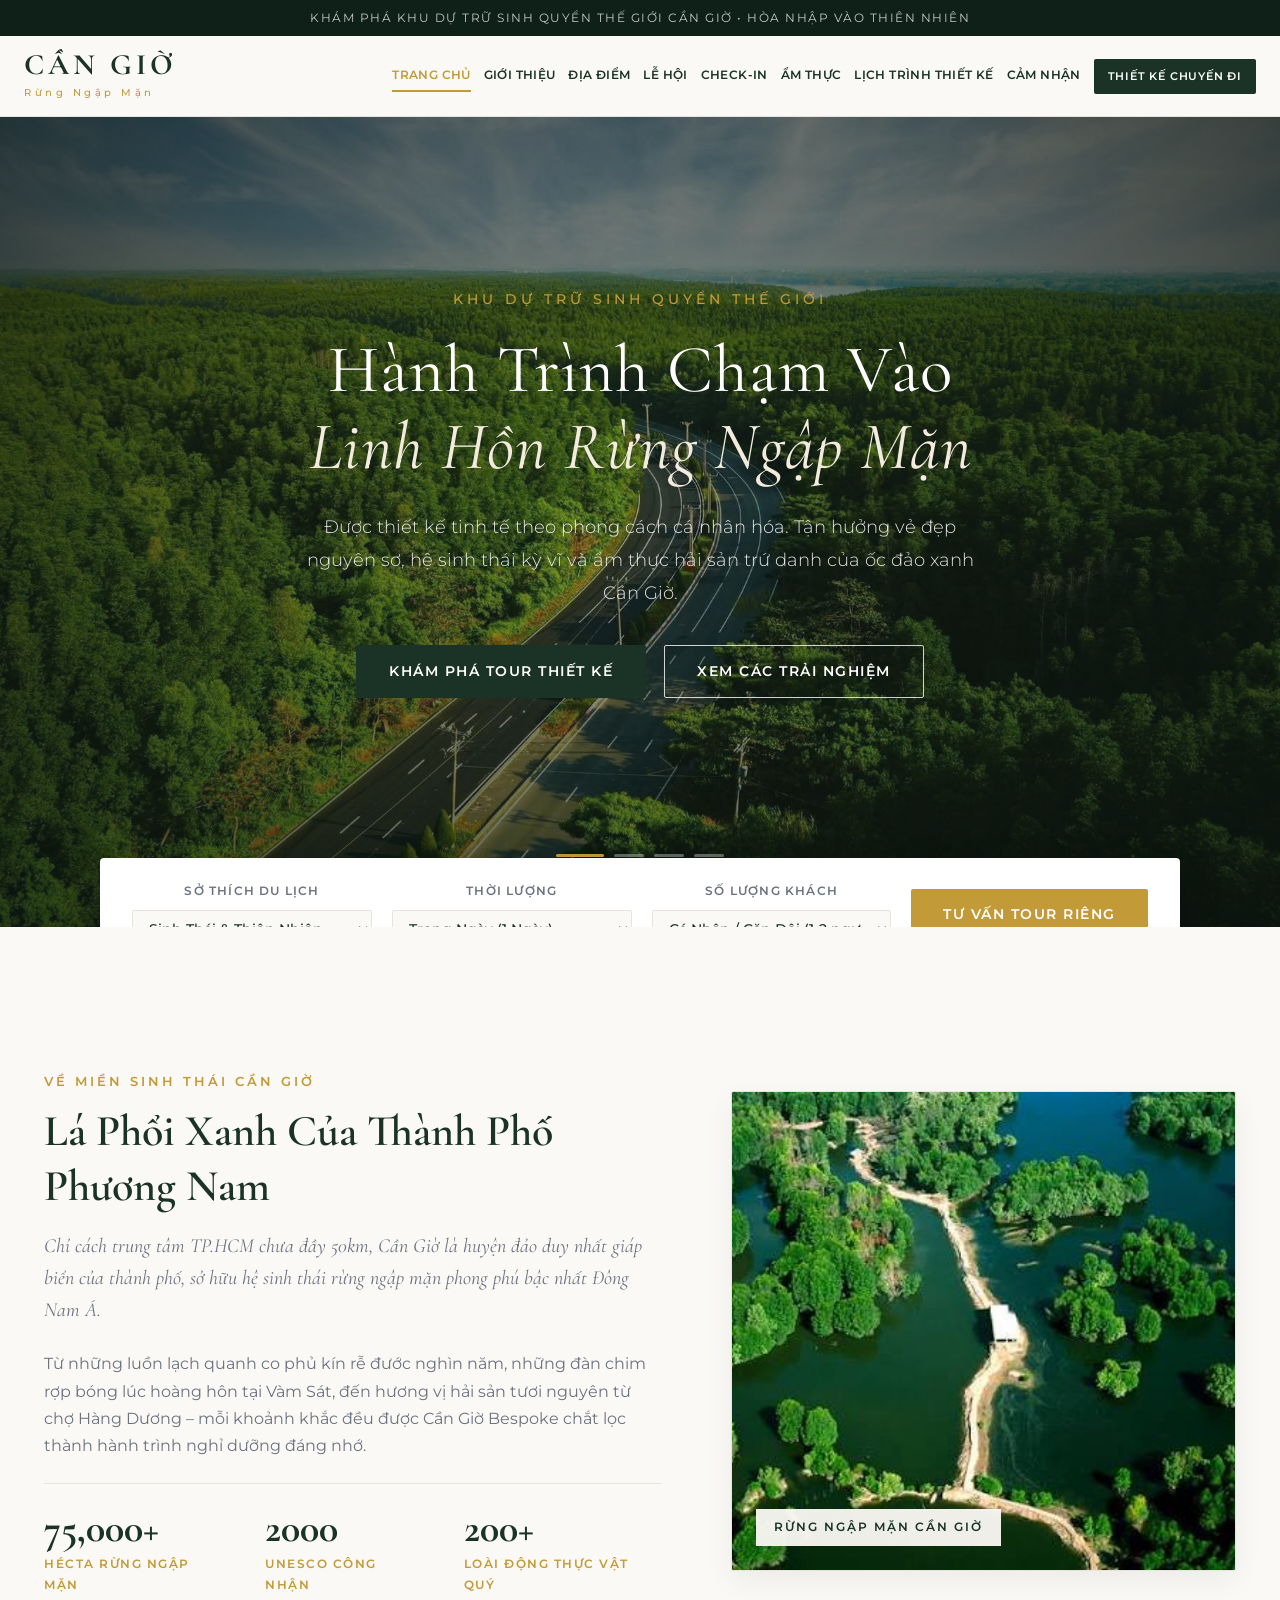
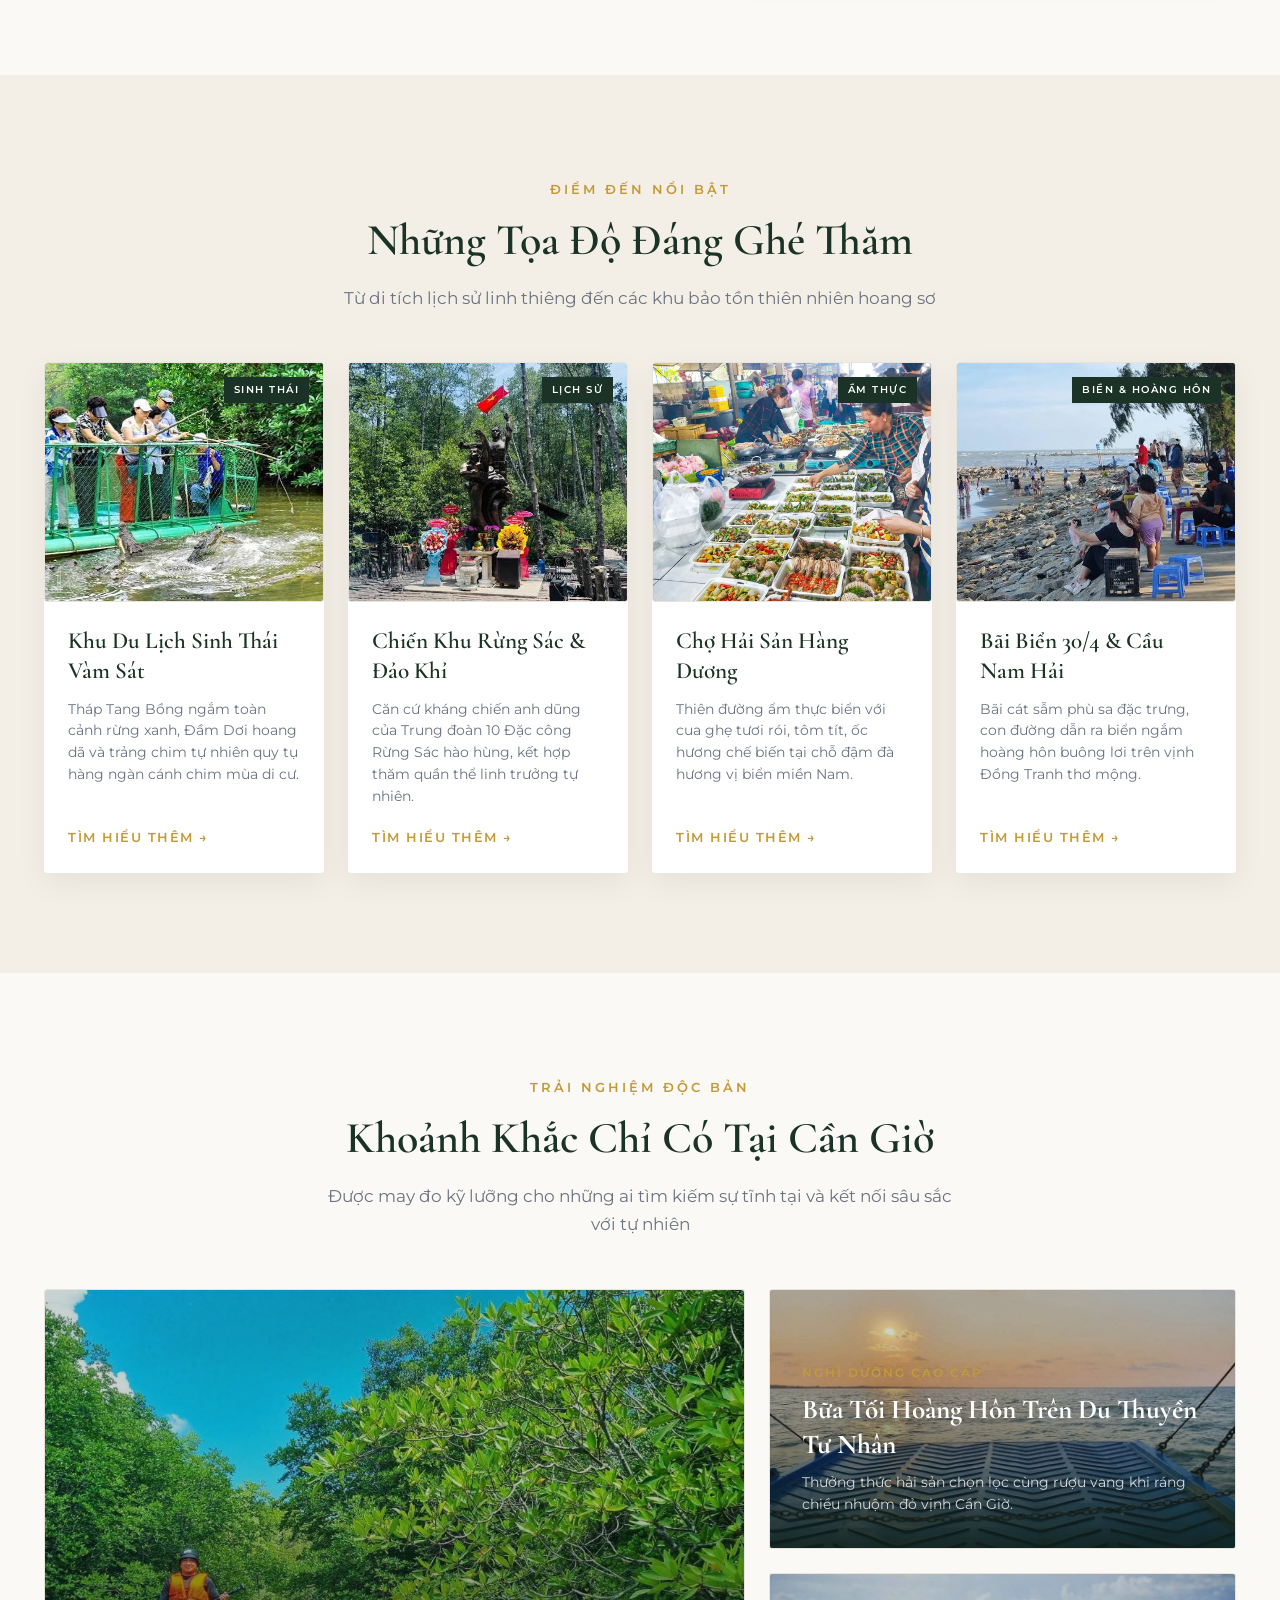
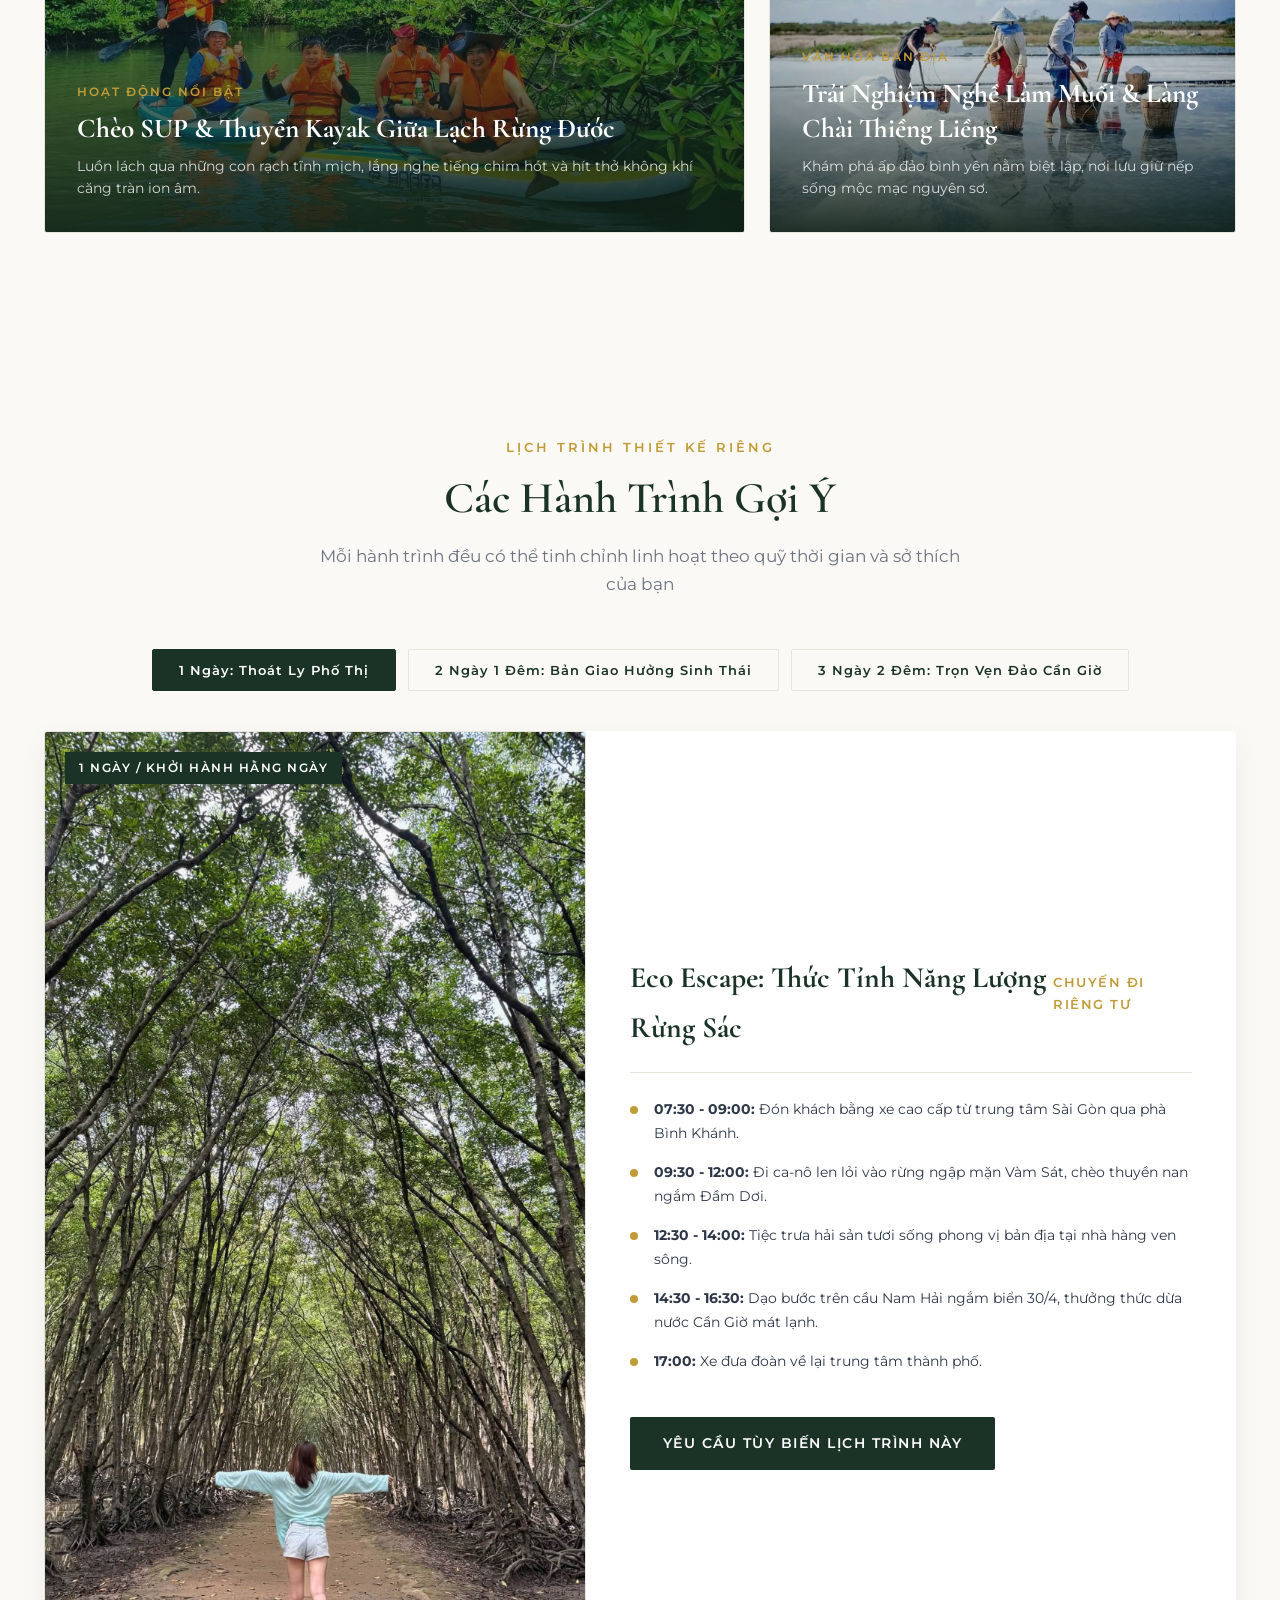
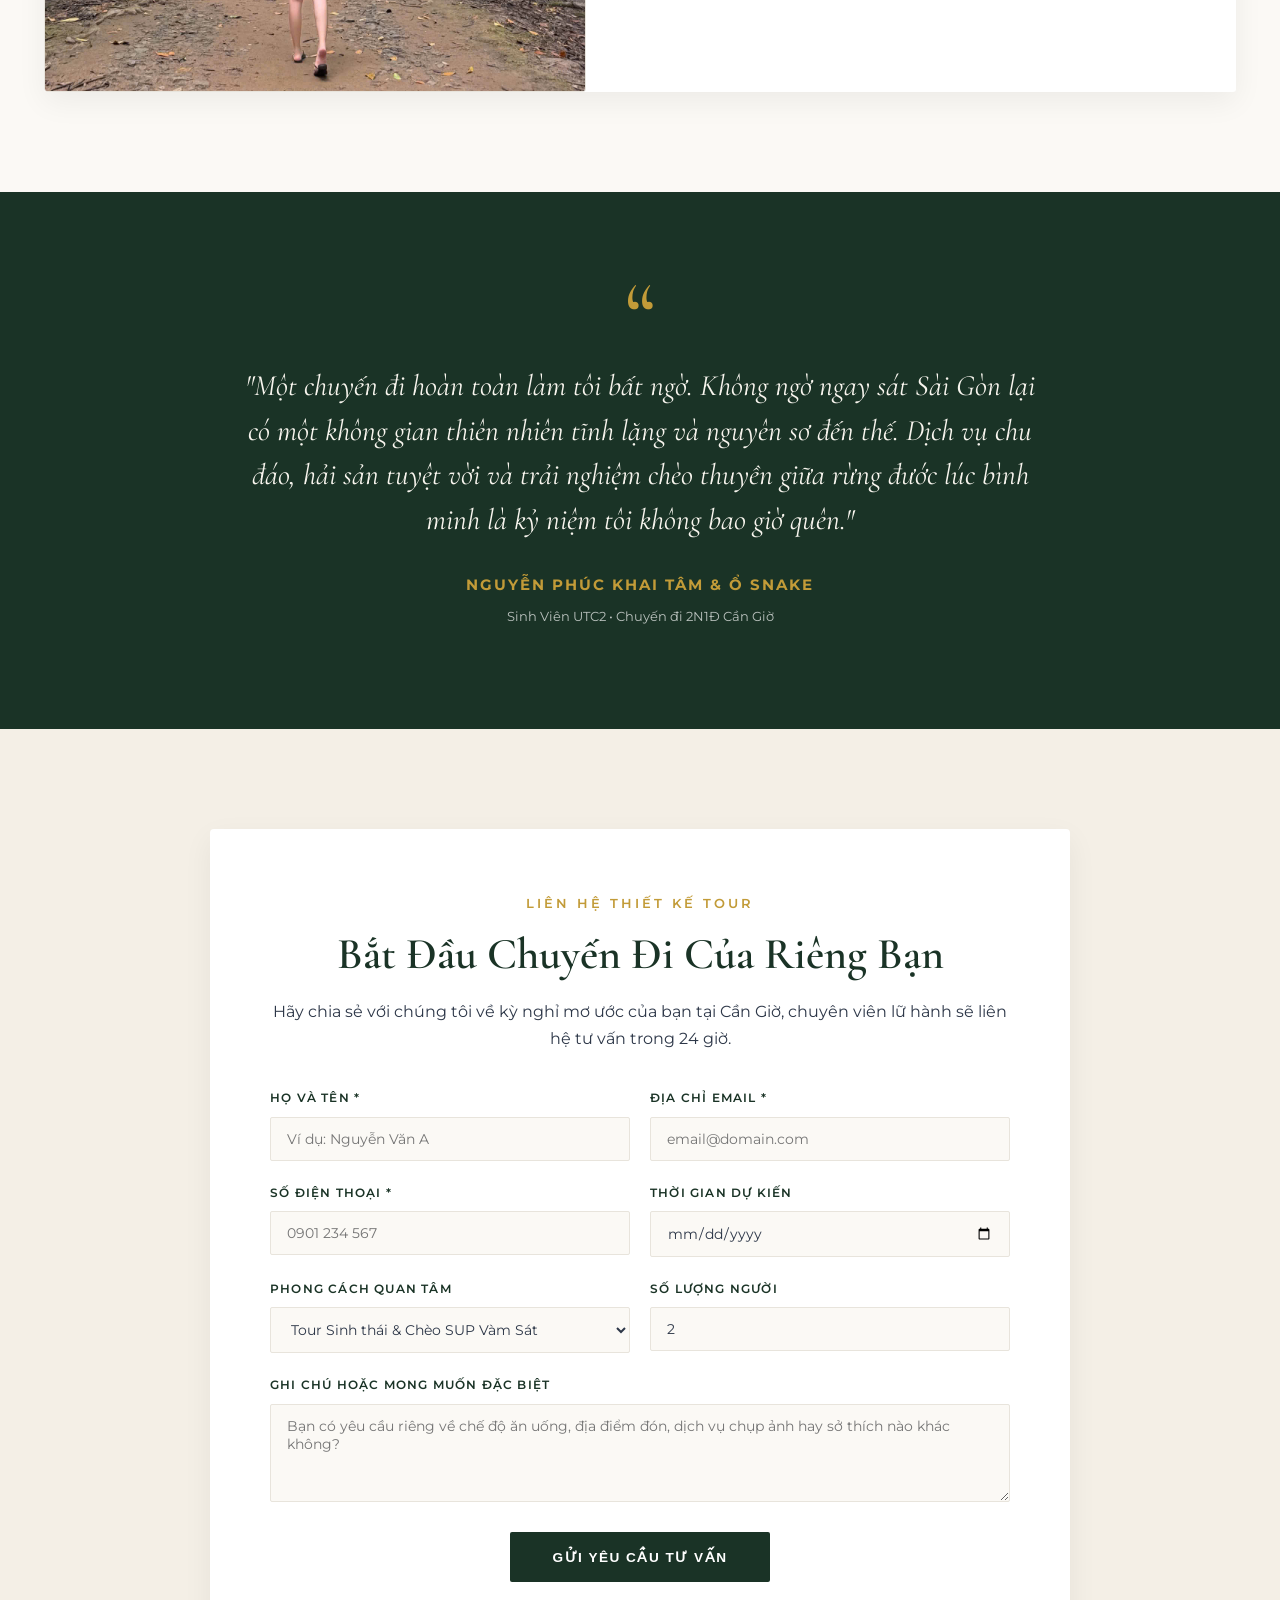
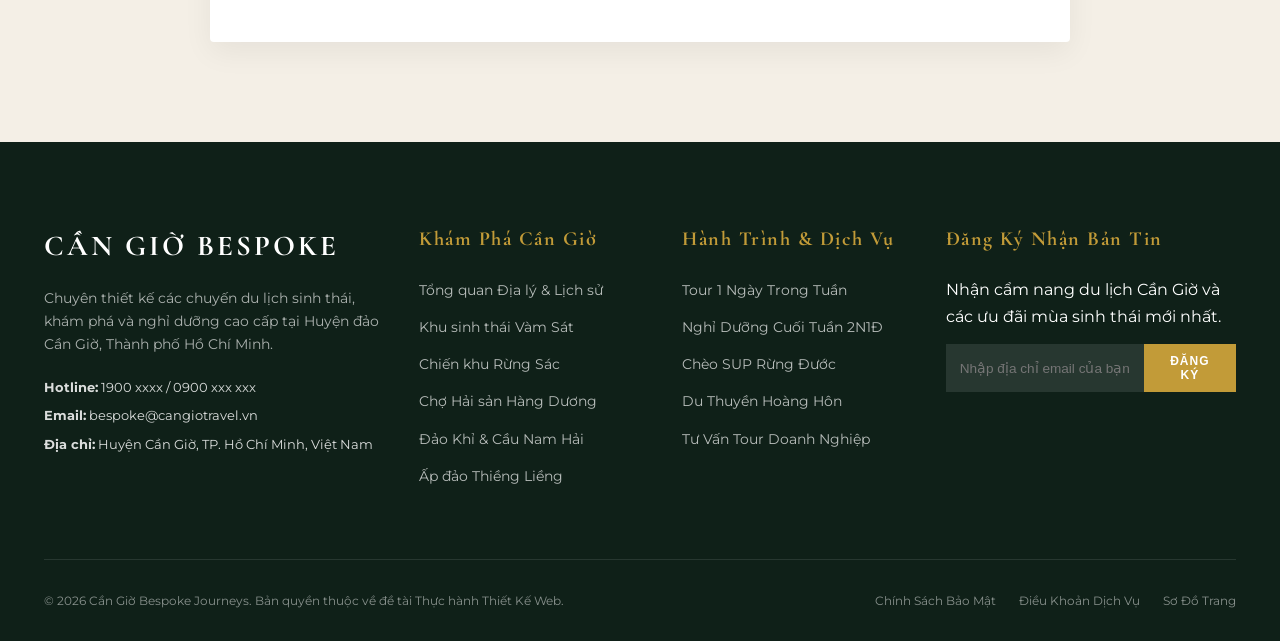
==== index.html @ 17ab84de "Deploy Cần Giờ Bespoke Journeys website - Lab 1" ====
<!DOCTYPE html>
<html lang="vi">
<head>
    <meta charset="UTF-8">
    <meta name="viewport" content="width=device-width, initial-scale=1.0">
    <title>Cần Giờ Quê Tôi | Du Lịch Sinh Thái</title>
    <!-- Google Fonts phong cách Luxury Editorial giống Jacada Travel -->
    <link rel="preconnect" href="https://fonts.googleapis.com">
    <link rel="preconnect" href="https://fonts.gstatic.com" crossorigin>
    <link href="https://fonts.googleapis.com/css2?family=Cormorant+Garamond:ital,wght@0,400;0,600;0,700;1,400&family=Montserrat:wght@300;400;500;600;700&display=swap" rel="stylesheet">
    <link rel="stylesheet" href="Styles/style.css">
</head>
<body>
    <!-- Top Announcement Bar (tùy chọn) -->
    <div class="top-announcement">
        <p>Khám phá Khu Dự trữ Sinh quyển Thế giới Cần Giờ &bull; Hòa nhập vào Thiên nhiên</p>
    </div>

    <!-- Navigation Header giống phong cách Jacada Travel -->
    <header class="site-header" id="header">
        <div class="header-container">
            <a href="index.html" class="brand-logo">
                <span class="logo-main">CẦN GIỜ</span>
                <span class="logo-sub">Rừng Ngập Mặn</span>
            </a>

            <nav class="main-nav" id="mainNav">
                <ul>
                    <li><a href="index.html" class="nav-active">Trang Chủ</a></li>
                    <li><a href="gioithieu.html">Giới Thiệu</a></li>
                    <li><a href="diadiem.html">Địa Điểm</a></li>
                    <li><a href="#about">Lễ Hội</a></li>
                    <li><a href="#testimonials">Check-in</a></li>
                    <li><a href="#testimonials">Ẩm thực</a></li>
                    <li><a href="#itineraries">Lịch Trình Thiết Kế</a></li>

                    <li><a href="#testimonials">Cảm Nhận</a></li>
                    <li><a href="#contact" class="btn-nav-cta">Thiết Kế Chuyến Đi</a></li>
                </ul>
            </nav>

            <button class="mobile-menu-btn" id="mobileMenuBtn" aria-label="Menu">
                <span></span>
                <span></span>
                <span></span>
            </button>
        </div>
    </header>

    <!-- Hero Banner Full-width có overlay & Typography sang trọng -->
    <section class="hero-section">
        <div class="hero-media-wrapper">
            <div class="hero-slideshow" id="heroSlideshow">
                <div class="hero-slide active" style="background-image: url('Images/bia.jpg');"></div>
                <div class="hero-slide" style="background-image: url('Images/bia2.jpg');"></div>
                <div class="hero-slide" style="background-image: url('Images/bia3.jpg');"></div>
                <div class="hero-slide" style="background-image: url('Images/bia4.jpg');"></div>
            </div>
            <div class="hero-gradient-overlay"></div>
            <!-- Nút chấm chuyển slide -->
            <div class="hero-dots" id="heroDots">
                <span class="hero-dot active" data-index="0"></span>
                <span class="hero-dot" data-index="1"></span>
                <span class="hero-dot" data-index="2"></span>
                <span class="hero-dot" data-index="3"></span>
            </div>
        </div>

        <div class="hero-content">
            <span class="hero-eyebrow">KHU DỰ TRỮ SINH QUYỂN THẾ GIỚI </span>
            <h1 class="hero-title">Hành Trình Chạm Vào <br><em>Linh Hồn Rừng Ngập Mặn</em></h1>
            <p class="hero-description">
                Được thiết kế tinh tế theo phong cách cá nhân hóa. Tận hưởng vẻ đẹp nguyên sơ, hệ sinh thái kỳ vĩ và ẩm thực hải sản trứ danh của ốc đảo xanh Cần Giờ.
            </p>
            <div class="hero-actions">
                <a href="#itineraries" class="btn btn-primary">Khám Phá Tour Thiết Kế</a>
                <a href="#experiences" class="btn btn-outline">Xem Các Trải Nghiệm</a>
            </div>
        </div>

        <!-- Quick Trip Planning Bar giống Jacada -->
        <div class="hero-planner-card">
            <div class="planner-col">
                <label>Sở Thích Du Lịch</label>
                <select id="travelStyle">
                    <option value="eco">Sinh Thái &amp; Thiên Nhiên</option>
                    <option value="luxury">Nghỉ Dưỡng &amp; Ẩm Thực</option>
                    <option value="adventure">Chèo SUP &amp; Khám Phá Rừng</option>
                    <option value="family">Chuyến Đi Gia Đình Cuối Tuần</option>
                </select>
            </div>
            <div class="planner-col">
                <label>Thời Lượng</label>
                <select id="duration">
                    <option value="1day">Trong Ngày (1 Ngày)</option>
                    <option value="2day">2 Ngày 1 Đêm (Cuối Tuần)</option>
                    <option value="3day">3 Ngày 2 Đêm (Trọn Vẹn)</option>
                </select>
            </div>
            <div class="planner-col">
                <label>Số Lượng Khách</label>
                <select id="groupSize">
                    <option value="private">Cá Nhân / Cặp Đôi (1-2 người)</option>
                    <option value="family">Gia Đình (3-6 người)</option>
                    <option value="group">Nhóm Riêng (7+ người)</option>
                </select>
            </div>
            <div class="planner-col planner-action">
                <a href="#contact" class="btn btn-gold">Tư Vấn Tour Riêng</a>
            </div>
        </div>
    </section>

    <!-- Giới thiệu biên tập (Editorial Intro) -->
    <section class="editorial-section" id="about">
        <div class="container">
            <div class="editorial-grid">
                <div class="editorial-text">
                    <span class="section-tag">VỀ MIỀN SINH THÁI CẦN GIỜ</span>
                    <h2 class="section-heading">Lá Phổi Xanh Của Thành Phố Phương Nam</h2>
                    <p class="editorial-lead">
                        Chỉ cách trung tâm TP.HCM chưa đầy 50km, Cần Giờ là huyện đảo duy nhất giáp biển của thành phố, sở hữu hệ sinh thái rừng ngập mặn phong phú bậc nhất Đông Nam Á.
                    </p>
                    <p>
                        Từ những luồn lạch quanh co phủ kín rễ đước nghìn năm, những đàn chim rợp bóng lúc hoàng hôn tại Vàm Sát, đến hương vị hải sản tươi nguyên từ chợ Hàng Dương – mỗi khoảnh khắc đều được Cần Giờ Bespoke chắt lọc thành hành trình nghỉ dưỡng đáng nhớ.
                    </p>
                    <div class="editorial-stats">
                        <div class="stat-item">
                            <span class="stat-number">75,000+</span>
                            <span class="stat-label">Hécta Rừng Ngập Mặn</span>
                        </div>
                        <div class="stat-item">
                            <span class="stat-number">2000</span>
                            <span class="stat-label">UNESCO Công Nhận</span>
                        </div>
                        <div class="stat-item">
                            <span class="stat-number">200+</span>
                            <span class="stat-label">Loài Động Thực Vật Quý</span>
                        </div>
                    </div>
                </div>
                <div class="editorial-image-frame">
                    <div class="image-placeholder main-story-img">
                        <img src="Images/la-phoi-xanh.jfif" alt="Lá phổi xanh Cần Giờ">
                        <div class="img-badge">Rừng Ngập Mặn Cần Giờ</div>
                    </div>
                </div>
            </div>
        </div>
    </section>

    <!-- Điểm đến đặc sắc (Curated Destinations) -->
    <section class="section-spacing destinations-section" id="destinations">
        <div class="container">
            <div class="section-header text-center">
                <span class="section-tag">ĐIỂM ĐẾN NỔI BẬT</span>
                <h2 class="section-heading">Những Tọa Độ Đáng Ghé Thăm</h2>
                <p class="section-subheading">Từ di tích lịch sử linh thiêng đến các khu bảo tồn thiên nhiên hoang sơ</p>
            </div>

            <div class="cards-grid">
                <!-- Card 1 -->
                <article class="destination-card">
                    <div class="card-img-wrapper">
                        <div class="image-placeholder card-img">
                            <span class="card-tag">Sinh Thái</span>
                            <img src="Images/VS1.jfif" alt="Khu Du Lịch Sinh Thái Vàm Sát">
                        </div>
                    </div>
                    <div class="card-content">
                        <h3 class="card-title">Khu Du Lịch Sinh Thái Vàm Sát</h3>
                        <p class="card-desc">Tháp Tang Bồng ngắm toàn cảnh rừng xanh, Đầm Dơi hoang dã và trảng chim tự nhiên quy tụ hàng ngàn cánh chim mùa di cư.</p>
                        <a href="#contact" class="card-link">Tìm hiểu thêm &rarr;</a>
                    </div>
                </article>

                <!-- Card 2 -->
                <article class="destination-card">
                    <div class="card-img-wrapper">
                        <div class="image-placeholder card-img">
                            <span class="card-tag">Lịch Sử</span>
                            <img src="Images/chien-khu.jfif" alt="Chiến Khu Rừng Sác &amp; Đảo Khỉ">
                        </div>
                    </div>
                    <div class="card-content">
                        <h3 class="card-title">Chiến Khu Rừng Sác &amp; Đảo Khỉ</h3>
                        <p class="card-desc">Căn cứ kháng chiến anh dũng của Trung đoàn 10 Đặc công Rừng Sác hào hùng, kết hợp thăm quần thể linh trưởng tự nhiên.</p>
                        <a href="#contact" class="card-link">Tìm hiểu thêm &rarr;</a>
                    </div>
                </article>

                <!-- Card 3 -->
                <article class="destination-card">
                    <div class="card-img-wrapper">
                        <div class="image-placeholder card-img">
                            <span class="card-tag">Ẩm Thực</span>
                            <img src="Images/cho-hang-duong.jpg" alt="Chợ Hải Sản Hàng Dương">
                        </div>
                    </div>
                    <div class="card-content">
                        <h3 class="card-title">Chợ Hải Sản Hàng Dương</h3>
                        <p class="card-desc">Thiên đường ẩm thực biển với cua ghẹ tươi rói, tôm tít, ốc hương chế biến tại chỗ đậm đà hương vị biển miền Nam.</p>
                        <a href="#contact" class="card-link">Tìm hiểu thêm &rarr;</a>
                    </div>
                </article>

                <!-- Card 4 -->
                <article class="destination-card">
                    <div class="card-img-wrapper">
                        <div class="image-placeholder card-img">
                            <span class="card-tag">Biển &amp; Hoàng Hôn</span>
                            <img src="Images/bien-304.jfif" alt="Bãi Biển 30/4 &amp; Cầu Nam Hải">
                        </div>
                    </div>
                    <div class="card-content">
                        <h3 class="card-title">Bãi Biển 30/4 &amp; Cầu Nam Hải</h3>
                        <p class="card-desc">Bãi cát sẫm phù sa đặc trưng, con đường dẫn ra biển ngắm hoàng hôn buông lơi trên vịnh Đồng Tranh thơ mộng.</p>
                        <a href="#contact" class="card-link">Tìm hiểu thêm &rarr;</a>
                    </div>
                </article>
            </div>
        </div>
    </section>

    <!-- Trải nghiệm đặc sắc (Bespoke Experiences) -->
    <section class="section-spacing experiences-section" id="experiences">
        <div class="container">
            <div class="section-header text-center">
                <span class="section-tag">TRẢI NGHIỆM ĐỘC BẢN</span>
                <h2 class="section-heading">Khoảnh Khắc Chỉ Có Tại Cần Giờ</h2>
                <p class="section-subheading">Được may đo kỹ lưỡng cho những ai tìm kiếm sự tĩnh tại và kết nối sâu sắc với tự nhiên</p>
            </div>

            <div class="experiences-mosaic">
                <div class="mosaic-item mosaic-large">
                    <div class="image-placeholder mosaic-img">
                        <img src="Images/cheo-sup.jpg" alt="Chèo SUP &amp; Thuyền Kayak Giữa Lạch Rừng Đước">
                        <div class="mosaic-overlay">
                            <span class="exp-category">Hoạt Động Nổi Bật</span>
                            <h3>Chèo SUP &amp; Thuyền Kayak Giữa Lạch Rừng Đước</h3>
                            <p>Luồn lách qua những con rạch tĩnh mịch, lắng nghe tiếng chim hót và hít thở không khí căng tràn ion âm.</p>
                        </div>
                    </div>
                </div>

                <div class="mosaic-item">
                    <div class="image-placeholder mosaic-img">
                        <img src="Images/hoang-hon.jpg" alt="Bữa Tối Hoàng Hôn Trên Du Thuyền Tư Nhân">
                        <div class="mosaic-overlay">
                            <span class="exp-category">Nghỉ Dưỡng Cao Cấp</span>
                            <h3>Bữa Tối Hoàng Hôn Trên Du Thuyền Tư Nhân</h3>
                            <p>Thưởng thức hải sản chọn lọc cùng rượu vang khi ráng chiều nhuộm đỏ vịnh Cần Giờ.</p>
                        </div>
                    </div>
                </div>

                <div class="mosaic-item">
                    <div class="image-placeholder mosaic-img">
                        <img src="Images/lam-muoi.jpg" alt="Trải Nghiệm Nghề Làm Muối &amp; Làng Chài Thiềng Liềng">
                        <div class="mosaic-overlay">
                            <span class="exp-category">Văn Hóa Bản Địa</span>
                            <h3>Trải Nghiệm Nghề Làm Muối &amp; Làng Chài Thiềng Liềng</h3>
                            <p>Khám phá ấp đảo bình yên nằm biệt lập, nơi lưu giữ nếp sống mộc mạc nguyên sơ.</p>
                        </div>
                    </div>
                </div>
            </div>
        </div>
    </section>

    <!-- Lịch trình mẫu thiết kế riêng (Curated Itineraries) -->
    <section class="section-spacing itineraries-section" id="itineraries">
        <div class="container">
            <div class="section-header text-center">
                <span class="section-tag">LỊCH TRÌNH THIẾT KẾ RIÊNG</span>
                <h2 class="section-heading">Các Hành Trình Gợi Ý</h2>
                <p class="section-subheading">Mỗi hành trình đều có thể tinh chỉnh linh hoạt theo quỹ thời gian và sở thích của bạn</p>
            </div>

            <!-- Tab Buttons -->
            <div class="itinerary-tabs">
                <button class="tab-btn active" data-tab="tab-1day">1 Ngày: Thoát Ly Phố Thị</button>
                <button class="tab-btn" data-tab="tab-2day">2 Ngày 1 Đêm: Bản Giao Hưởng Sinh Thái</button>
                <button class="tab-btn" data-tab="tab-3day">3 Ngày 2 Đêm: Trọn Vẹn Đảo Cần Giờ</button>
            </div>

            <!-- Tab Content 1 -->
            <div class="tab-pane active" id="tab-1day">
                <div class="itinerary-box">
                    <div class="itinerary-media">
                        <div class="image-placeholder itin-img">
                            <span class="itin-badge">1 Ngày / Khởi hành hằng ngày</span>
                            <img src="Images/1-ngay.jpg" alt="1 Ngày: Thoát Ly Phố Thị">
                        </div>
                    </div>
                    <div class="itinerary-details">
                        <div class="itin-header">
                            <h3>Eco Escape: Thức Tỉnh Năng Lượng Rừng Sác</h3>
                            <span class="itin-price">Chuyến đi riêng tư</span>
                        </div>
                        <ul class="itinerary-timeline">
                            <li>
                                <strong>07:30 - 09:00:</strong> Đón khách bằng xe cao cấp từ trung tâm Sài Gòn qua phà Bình Khánh.
                            </li>
                            <li>
                                <strong>09:30 - 12:00:</strong> Đi ca-nô len lỏi vào rừng ngập mặn Vàm Sát, chèo thuyền nan ngắm Đầm Dơi.
                            </li>
                            <li>
                                <strong>12:30 - 14:00:</strong> Tiệc trưa hải sản tươi sống phong vị bản địa tại nhà hàng ven sông.
                            </li>
                            <li>
                                <strong>14:30 - 16:30:</strong> Dạo bước trên cầu Nam Hải ngắm biển 30/4, thưởng thức dừa nước Cần Giờ mát lạnh.
                            </li>
                            <li>
                                <strong>17:00:</strong> Xe đưa đoàn về lại trung tâm thành phố.
                            </li>
                        </ul>
                        <div class="itin-actions">
                            <a href="#contact" class="btn btn-primary">Yêu Cầu Tùy Biến Lịch Trình Này</a>
                        </div>
                    </div>
                </div>
            </div>

            <!-- Tab Content 2 -->
            <div class="tab-pane" id="tab-2day">
                <div class="itinerary-box">
                    <div class="itinerary-media">
                        <div class="image-placeholder itin-img">
                            <span class="itin-badge">2 Ngày 1 Đêm / Cuối tuần lý tưởng</span>
                            <img src="Images/2-ngay-1-dem.jfif" alt="2 Ngày 1 Đêm: Bản Giao Hưởng Sinh Thái">
                        </div>
                    </div>
                    <div class="itinerary-details">
                        <div class="itin-header">
                            <h3>Coastal &amp; Wellness: Chữa Lành Nơi Ốc Đảo</h3>
                            <span class="itin-price">Nghỉ dưỡng &amp; Thiên nhiên</span>
                        </div>
                        <ul class="itinerary-timeline">
                            <li>
                                <strong>Ngày 1:</strong> Khởi hành đến resort ven rừng ngập mặn, thiền trà, chèo SUP hoàng hôn &amp; tiệc BBQ hải sản tối.
                            </li>
                            <li>
                                <strong>Ngày 2:</strong> Đón bình minh biển Cần Giờ, đi thuyền gỗ ra ấp đảo Thiềng Liềng, thưởng thức đờn ca tài tử và thư giãn với ngâm chân thảo dược muối Cần Giờ.
                            </li>
                        </ul>
                        <div class="itin-actions">
                            <a href="#contact" class="btn btn-primary">Yêu Cầu Tùy Biến Lịch Trình Này</a>
                        </div>
                    </div>
                </div>
            </div>

            <!-- Tab Content 3 -->
            <div class="tab-pane" id="tab-3day">
                <div class="itinerary-box">
                    <div class="itinerary-media">
                        <div class="image-placeholder itin-img">
                            <span class="itin-badge">3 Ngày 2 Đêm / Trải nghiệm chuyên sâu</span>
                            <img src="Images/3-ngay-2-dem.jfif" alt="3 Ngày 2 Đêm: Trọn Vẹn Đảo Cần Giờ">
                        </div>
                    </div>
                    <div class="itinerary-details">
                        <div class="itin-header">
                            <h3>Deep Mangrove Expedition: Thám Hiểm Rừng Sâu</h3>
                            <span class="itin-price">Dành cho người yêu sinh thái</span>
                        </div>
                        <ul class="itinerary-timeline">
                            <li>
                                <strong>Ngày 1:</strong> Khám phá sâu vùng lõi sinh quyển, quan sát động vật hoang dã cùng chuyên gia bảo tồn.
                            </li>
                            <li>
                                <strong>Ngày 2:</strong> Trải nghiệm một ngày làm ngư dân: giăng lưới bắt cua, cào nghêu bãi bồi Long Hòa.
                            </li>
                            <li>
                                <strong>Ngày 3:</strong> Tìm hiểu văn hóa di tích khảo cổ Giồng Phệt - Giồng Cá Vồ và mua sắm đặc sản yến sào Cần Giờ.
                            </li>
                        </ul>
                        <div class="itin-actions">
                            <a href="#contact" class="btn btn-primary">Yêu Cầu Tùy Biến Lịch Trình Này</a>
                        </div>
                    </div>
                </div>
            </div>
        </div>
    </section>

    <!-- Testimonials / Cảm nhận khách du lịch (Jacada style) -->
    <section class="section-spacing testimonials-section" id="testimonials">
        <div class="container">
            <div class="quote-container text-center">
                <span class="quote-icon">&ldquo;</span>
                <blockquote class="testimonial-quote">
                    "Một chuyến đi hoàn toàn làm tôi bất ngờ. Không ngờ ngay sát Sài Gòn lại có một không gian thiên nhiên tĩnh lặng và nguyên sơ đến thế. Dịch vụ chu đáo, hải sản tuyệt vời và trải nghiệm chèo thuyền giữa rừng đước lúc bình minh là kỷ niệm tôi không bao giờ quên."
                </blockquote>
                <div class="quote-author">
                    <strong>Nguyễn Phúc Khai Tâm &amp; Ổ Snake</strong>
                    <span>Sinh Viên UTC2 &bull; Chuyến đi 2N1Đ Cần Giờ</span>
                </div>
            </div>
        </div>
    </section>

    <!-- Form tư vấn may đo chuyến đi (Enquiry Form) -->
    <section class="section-spacing contact-section" id="contact">
        <div class="container">
            <div class="contact-card">
                <div class="contact-header text-center">
                    <span class="section-tag">LIÊN HỆ THIẾT KẾ TOUR</span>
                    <h2 class="section-heading">Bắt Đầu Chuyến Đi Của Riêng Bạn</h2>
                    <p>Hãy chia sẻ với chúng tôi về kỳ nghỉ mơ ước của bạn tại Cần Giờ, chuyên viên lữ hành sẽ liên hệ tư vấn trong 24 giờ.</p>
                </div>

                <form class="booking-form" id="bookingForm">
                    <div class="form-row">
                        <div class="form-group">
                            <label for="fullName">Họ và tên *</label>
                            <input type="text" id="fullName" placeholder="Ví dụ: Nguyễn Văn A" required>
                        </div>
                        <div class="form-group">
                            <label for="email">Địa chỉ Email *</label>
                            <input type="email" id="email" placeholder="email@domain.com" required>
                        </div>
                    </div>

                    <div class="form-row">
                        <div class="form-group">
                            <label for="phone">Số điện thoại *</label>
                            <input type="tel" id="phone" placeholder="0901 234 567" required>
                        </div>
                        <div class="form-group">
                            <label for="travelDate">Thời gian dự kiến</label>
                            <input type="date" id="travelDate">
                        </div>
                    </div>

                    <div class="form-row">
                        <div class="form-group">
                            <label for="tourInterest">Phong cách quan tâm</label>
                            <select id="tourInterest">
                                <option>Tour Sinh thái &amp; Chèo SUP Vàm Sát</option>
                                <option>Nghỉ dưỡng cuối tuần &amp; Hải sản chợ Hàng Dương</option>
                                <option>Khám phá văn hóa đảo Thiềng Liềng</option>
                                <option>Thiết kế tour riêng theo yêu cầu</option>
                            </select>
                        </div>
                        <div class="form-group">
                            <label for="guests">Số lượng người</label>
                            <input type="number" id="guests" min="1" max="50" value="2">
                        </div>
                    </div>

                    <div class="form-group">
                        <label for="message">Ghi chú hoặc mong muốn đặc biệt</label>
                        <textarea id="message" rows="4" placeholder="Bạn có yêu cầu riêng về chế độ ăn uống, địa điểm đón, dịch vụ chụp ảnh hay sở thích nào khác không?"></textarea>
                    </div>

                    <div class="form-submit text-center">
                        <button type="submit" class="btn btn-primary btn-submit">Gửi Yêu Cầu Tư Vấn</button>
                    </div>
                </form>
            </div>
        </div>
    </section>

    <!-- Footer thanh lịch chuẩn Jacada Travel -->
    <footer class="site-footer">
        <div class="container">
            <div class="footer-grid">
                <div class="footer-col footer-brand">
                    <h3>CẦN GIỜ BESPOKE</h3>
                    <p>Chuyên thiết kế các chuyến du lịch sinh thái, khám phá và nghỉ dưỡng cao cấp tại Huyện đảo Cần Giờ, Thành phố Hồ Chí Minh.</p>
                    <div class="footer-contact-info">
                        <p><strong>Hotline:</strong> 1900 xxxx / 0900 xxx xxx</p>
                        <p><strong>Email:</strong> bespoke@cangiotravel.vn</p>
                        <p><strong>Địa chỉ:</strong> Huyện Cần Giờ, TP. Hồ Chí Minh, Việt Nam</p>
                    </div>
                </div>

                <div class="footer-col">
                    <h4>Khám Phá Cần Giờ</h4>
                    <ul>
                        <li><a href="gioithieu.html">Tổng quan Địa lý &amp; Lịch sử</a></li>
                        <li><a href="#destinations">Khu sinh thái Vàm Sát</a></li>
                        <li><a href="#destinations">Chiến khu Rừng Sác</a></li>
                        <li><a href="#destinations">Chợ Hải sản Hàng Dương</a></li>
                        <li><a href="#destinations">Đảo Khỉ &amp; Cầu Nam Hải</a></li>
                        <li><a href="#destinations">Ấp đảo Thiềng Liềng</a></li>
                    </ul>
                </div>

                <div class="footer-col">
                    <h4>Hành Trình &amp; Dịch Vụ</h4>
                    <ul>
                        <li><a href="#itineraries">Tour 1 Ngày Trong Tuần</a></li>
                        <li><a href="#itineraries">Nghỉ Dưỡng Cuối Tuần 2N1Đ</a></li>
                        <li><a href="#experiences">Chèo SUP Rừng Đước</a></li>
                        <li><a href="#experiences">Du Thuyền Hoàng Hôn</a></li>
                        <li><a href="#contact">Tư Vấn Tour Doanh Nghiệp</a></li>
                    </ul>
                </div>

                <div class="footer-col">
                    <h4>Đăng Ký Nhận Bản Tin</h4>
                    <p>Nhận cẩm nang du lịch Cần Giờ và các ưu đãi mùa sinh thái mới nhất.</p>
                    <form class="newsletter-form" id="newsletterForm">
                        <input type="email" placeholder="Nhập địa chỉ email của bạn..." required>
                        <button type="submit">Đăng Ký</button>
                    </form>
                </div>
            </div>

            <div class="footer-bottom">
                <p>&copy; 2026 Cần Giờ Bespoke Journeys. Bản quyền thuộc về đề tài Thực hành Thiết Kế Web.</p>
                <div class="footer-bottom-links">
                    <a href="#">Chính Sách Bảo Mật</a>
                    <a href="#">Điều Khoản Dịch Vụ</a>
                    <a href="#">Sơ Đồ Trang</a>
                </div>
            </div>
        </div>
    </footer>

    <!-- Script tương tác -->
    <script src="Scripts/main.js"></script>
</body>
</html>
---- Styles/style.css ----
/* ========================================================
   CẦN GIỜ BESPOKE JOURNEYS - STYLESHEET
   Phong cách thiết kế lấy cảm hứng từ Jacada Travel (Luxury Editorial)
   ======================================================== */

:root {
    --primary-color: #1A3326;       /* Xanh rêu rừng ngập mặn trầm sang trọng */
    --primary-dark: #0F2018;
    --primary-light: #2E4E3D;
    --accent-gold: #C29B38;         /* Vàng kim cát biển */
    --accent-gold-hover: #A6822B;
    --bg-cream: #FBF9F5;            /* Nền trắng ngà phong cách tạp chí */
    --bg-card: #FFFFFF;
    --text-main: #2D3748;
    --text-muted: #6B7280;
    --border-subtle: #E8E4DC;
    --font-heading: 'Cormorant Garamond', Georgia, serif;
    --font-body: 'Montserrat', -apple-system, BlinkMacSystemFont, "Segoe UI", Roboto, sans-serif;
    --transition-smooth: all 0.35s cubic-bezier(0.25, 1, 0.5, 1);
    --shadow-soft: 0 10px 30px rgba(0, 0, 0, 0.06);
    --shadow-hover: 0 18px 40px rgba(26, 51, 38, 0.12);
}

/* Reset cơ bản */
* {
    margin: 0;
    padding: 0;
    box-sizing: border-box;
}

html {
    scroll-behavior: smooth;
    font-size: 16px;
}

section[id], main[id], div[id], article[id] {
    scroll-margin-top: 80px;
}

body {
    font-family: var(--font-body);
    color: var(--text-main);
    background-color: var(--bg-cream);
    line-height: 1.7;
    -webkit-font-smoothing: antialiased;
}

a {
    color: inherit;
    text-decoration: none;
    transition: var(--transition-smooth);
}

ul {
    list-style: none;
}

img {
    max-width: 100%;
    display: block;
}

.container {
    max-width: 1240px;
    margin: 0 auto;
    padding: 0 24px;
}

.section-spacing {
    padding: 100px 0;
}

.text-center {
    text-align: center;
}

/* ========================================================
   TYPOGRAPHY & TIÊU ĐỀ
   ======================================================== */
.section-tag {
    display: inline-block;
    font-size: 0.8rem;
    font-weight: 600;
    letter-spacing: 3px;
    text-transform: uppercase;
    color: var(--accent-gold);
    margin-bottom: 12px;
}

.section-heading {
    font-family: var(--font-heading);
    font-size: 2.75rem;
    font-weight: 600;
    color: var(--primary-color);
    line-height: 1.25;
    margin-bottom: 16px;
}

.section-subheading {
    font-size: 1.05rem;
    color: var(--text-muted);
    max-width: 650px;
    margin: 0 auto 50px;
}

/* Nút bấm (Buttons) */
.btn {
    display: inline-block;
    padding: 14px 32px;
    font-size: 0.85rem;
    font-weight: 600;
    letter-spacing: 1.5px;
    text-transform: uppercase;
    border-radius: 2px;
    cursor: pointer;
    transition: var(--transition-smooth);
    border: 1px solid transparent;
}

.btn-primary {
    background-color: var(--primary-color);
    color: #FFFFFF;
}

.btn-primary:hover {
    background-color: var(--accent-gold);
    color: #FFFFFF;
    transform: translateY(-2px);
    box-shadow: 0 8px 20px rgba(194, 155, 56, 0.3);
}

.btn-outline {
    background: transparent;
    color: #FFFFFF;
    border-color: rgba(255, 255, 255, 0.8);
}

.btn-outline:hover {
    background: #FFFFFF;
    color: var(--primary-color);
}

.btn-gold {
    background-color: var(--accent-gold);
    color: #FFFFFF;
    border: none;
    text-align: center;
}

.btn-gold:hover {
    background-color: var(--accent-gold-hover);
}

/* ========================================================
   TOP BAR & HEADER NAVIGATION
   ======================================================== */
.top-announcement {
    background-color: var(--primary-dark);
    color: rgba(255, 255, 255, 0.75);
    font-size: 0.75rem;
    letter-spacing: 1.5px;
    text-align: center;
    padding: 8px 16px;
    text-transform: uppercase;
}

.site-header {
    position: sticky;
    top: 0;
    width: 100%;
    background-color: rgba(251, 249, 245, 0.95);
    backdrop-filter: blur(10px);
    z-index: 1000;
    border-bottom: 1px solid var(--border-subtle);
    transition: var(--transition-smooth);
}

.header-container {
    max-width: 1440px;
    margin: 0 auto;
    padding: 14px 24px;
    display: flex;
    justify-content: space-between;
    align-items: center;
    gap: 16px;
}

.brand-logo {
    display: flex;
    flex-direction: column;
    flex-shrink: 0;
}

.logo-main {
    font-family: var(--font-heading);
    font-size: 1.85rem;
    font-weight: 700;
    letter-spacing: 4px;
    color: var(--primary-color);
    line-height: 1;
    white-space: nowrap;
}

.logo-sub {
    font-size: 0.65rem;
    letter-spacing: 3.5px;
    color: var(--accent-gold);
    font-weight: 500;
    margin-top: 4px;
    white-space: nowrap;
}

.main-nav {
    flex-shrink: 0;
}

.main-nav ul {
    display: flex;
    align-items: center;
    gap: clamp(8px, 1vw, 16px);
}

.main-nav a {
    font-size: clamp(0.72rem, 0.78vw, 0.78rem);
    font-weight: 600;
    letter-spacing: 0.4px;
    text-transform: uppercase;
    color: var(--primary-color);
    position: relative;
    padding: 6px 0;
    white-space: nowrap !important;
    display: inline-block;
}

.main-nav a:not(.btn-nav-cta)::after {
    content: '';
    position: absolute;
    bottom: 0;
    left: 0;
    width: 0;
    height: 1.5px;
    background-color: var(--accent-gold);
    transition: width 0.3s ease;
}

.main-nav a:not(.btn-nav-cta):hover::after {
    width: 100%;
}

.btn-nav-cta {
    background-color: var(--primary-color);
    color: #FFFFFF !important;
    padding: 8px 14px !important;
    font-size: clamp(0.7rem, 0.75vw, 0.75rem) !important;
    letter-spacing: 0.8px !important;
    border-radius: 2px;
    white-space: nowrap !important;
    display: inline-block;
    flex-shrink: 0;
}

.btn-nav-cta:hover {
    background-color: var(--accent-gold);
}

.mobile-menu-btn {
    display: none;
    flex-direction: column;
    gap: 5px;
    background: none;
    border: none;
    cursor: pointer;
    padding: 4px;
}

.mobile-menu-btn span {
    display: block;
    width: 24px;
    height: 2px;
    background-color: var(--primary-color);
    transition: var(--transition-smooth);
}

/* ========================================================
   HERO BANNER & TRIP PLANNER
   ======================================================== */
.hero-section {
    position: relative;
    min-height: 90vh;
    display: flex;
    flex-direction: column;
    justify-content: center;
    align-items: center;
    text-align: center;
    padding: 80px 24px 140px;
    color: #FFFFFF;
    overflow: hidden;
}

.hero-media-wrapper {
    position: absolute;
    inset: 0;
    z-index: 1;
}

.hero-slideshow {
    position: absolute;
    inset: 0;
    width: 100%;
    height: 100%;
    overflow: hidden;
}

.hero-slide {
    position: absolute;
    inset: 0;
    width: 100%;
    height: 100%;
    background-size: cover;
    background-position: center;
    background-repeat: no-repeat;
    opacity: 0;
    transform: scale(1.06);
    transition: opacity 1.6s ease-in-out, transform 6s cubic-bezier(0.25, 1, 0.5, 1);
    z-index: 1;
}

.hero-slide.active {
    opacity: 1;
    transform: scale(1);
    z-index: 2;
}

.hero-gradient-overlay {
    position: absolute;
    inset: 0;
    background: radial-gradient(circle at center, rgba(17, 35, 26, 0.4) 0%, rgba(10, 20, 15, 0.8) 100%);
    z-index: 3;
}

.hero-dots {
    position: absolute;
    bottom: 70px;
    left: 50%;
    transform: translateX(-50%);
    display: flex;
    gap: 10px;
    z-index: 4;
}

.hero-dot {
    width: 30px;
    height: 3px;
    background-color: rgba(255, 255, 255, 0.35);
    cursor: pointer;
    transition: var(--transition-smooth);
    border-radius: 2px;
}

.hero-dot:hover {
    background-color: rgba(255, 255, 255, 0.8);
}

.hero-dot.active {
    background-color: var(--accent-gold);
    width: 48px;
}

.hero-content {
    position: relative;
    z-index: 2;
    max-width: 900px;
    margin: 0 auto;
}

.hero-eyebrow {
    display: inline-block;
    font-size: 0.85rem;
    letter-spacing: 4px;
    font-weight: 500;
    color: var(--accent-gold);
    margin-bottom: 20px;
    text-transform: uppercase;
}

.hero-title {
    font-family: var(--font-heading);
    font-size: 4.2rem;
    font-weight: 400;
    line-height: 1.15;
    margin-bottom: 24px;
    letter-spacing: 1px;
}

.hero-title em {
    font-style: italic;
    color: #F3EBDD;
}

.hero-description {
    font-size: 1.15rem;
    max-width: 700px;
    margin: 0 auto 36px;
    color: rgba(255, 255, 255, 0.88);
    font-weight: 300;
    line-height: 1.8;
}

.hero-actions {
    display: flex;
    justify-content: center;
    gap: 18px;
    flex-wrap: wrap;
}

/* Quick Trip Planner Card (Floating bar) */
.hero-planner-card {
    position: absolute;
    bottom: -45px;
    left: 50%;
    transform: translateX(-50%);
    z-index: 10;
    background: #FFFFFF;
    color: var(--text-main);
    display: grid;
    grid-template-columns: 1fr 1fr 1fr auto;
    gap: 20px;
    padding: 24px 32px;
    border-radius: 4px;
    box-shadow: 0 15px 40px rgba(0, 0, 0, 0.15);
    width: calc(100% - 48px);
    max-width: 1080px;
    align-items: center;
}

.planner-col label {
    display: block;
    font-size: 0.72rem;
    text-transform: uppercase;
    letter-spacing: 1.2px;
    color: var(--text-muted);
    font-weight: 600;
    margin-bottom: 8px;
}

.planner-col select {
    width: 100%;
    padding: 8px 12px;
    border: 1px solid var(--border-subtle);
    border-radius: 2px;
    font-family: var(--font-body);
    font-size: 0.88rem;
    color: var(--primary-color);
    font-weight: 500;
    background-color: var(--bg-cream);
    outline: none;
    cursor: pointer;
}

.planner-col.planner-action {
    display: flex;
    align-items: flex-end;
}

/* ========================================================
   EDITORIAL SECTION
   ======================================================== */
.editorial-section {
    padding-top: 140px;
    padding-bottom: 80px;
}

.editorial-grid {
    display: grid;
    grid-template-columns: 1.1fr 0.9fr;
    gap: 70px;
    align-items: center;
}

.editorial-lead {
    font-size: 1.25rem;
    font-family: var(--font-heading);
    line-height: 1.6;
    color: var(--primary-color);
    margin-bottom: 20px;
    font-style: italic;
}

.editorial-text p {
    margin-bottom: 24px;
    color: var(--text-muted);
}

.editorial-stats {
    display: flex;
    gap: 40px;
    padding-top: 24px;
    border-top: 1px solid var(--border-subtle);
}

.stat-item {
    display: flex;
    flex-direction: column;
}

.stat-number {
    font-family: var(--font-heading);
    font-size: 2.5rem;
    font-weight: 700;
    color: var(--primary-color);
    line-height: 1;
    margin-bottom: 6px;
}

.stat-label {
    font-size: 0.75rem;
    text-transform: uppercase;
    letter-spacing: 1.5px;
    color: var(--accent-gold);
    font-weight: 600;
}

/* Image & Media Frames */
.image-placeholder {
    background: #1A3026;
    border-radius: 3px;
    position: relative;
    overflow: hidden;
    display: flex;
    align-items: center;
    justify-content: center;
    border: 1px solid var(--border-subtle);
}

.image-placeholder img {
    width: 100%;
    height: 100%;
    object-fit: cover;
    display: block;
    transition: transform 0.6s cubic-bezier(0.25, 1, 0.5, 1);
}

.destination-card:hover .image-placeholder img,
.mosaic-item:hover .image-placeholder img {
    transform: scale(1.08);
}

.placeholder-hint {
    font-size: 0.8rem;
    letter-spacing: 1px;
    color: rgba(255, 255, 255, 0.6);
    background: rgba(0, 0, 0, 0.3);
    padding: 6px 14px;
    border-radius: 2px;
}

.main-story-img {
    height: 480px;
    box-shadow: var(--shadow-soft);
}

.img-badge {
    position: absolute;
    bottom: 24px;
    left: 24px;
    background: rgba(251, 249, 245, 0.95);
    color: var(--primary-color);
    padding: 8px 18px;
    font-size: 0.75rem;
    letter-spacing: 2px;
    text-transform: uppercase;
    font-weight: 600;
}

/* ========================================================
   DESTINATIONS (CARDS GRID)
   ======================================================== */
.destinations-section {
    background-color: #F4EFE6;
}

.cards-grid {
    display: grid;
    grid-template-columns: repeat(4, 1fr);
    gap: 24px;
}

.destination-card {
    background-color: var(--bg-card);
    border-radius: 3px;
    overflow: hidden;
    box-shadow: var(--shadow-soft);
    transition: var(--transition-smooth);
    display: flex;
    flex-direction: column;
}

.destination-card:hover {
    transform: translateY(-8px);
    box-shadow: var(--shadow-hover);
}

.card-img {
    height: 240px;
    transition: transform 0.5s ease;
}

.destination-card:hover .card-img {
    transform: scale(1.04);
}

.card-img-wrapper {
    overflow: hidden;
    position: relative;
}

.card-tag {
    position: absolute;
    top: 14px;
    right: 14px;
    background-color: var(--primary-color);
    color: #FFFFFF;
    font-size: 0.65rem;
    font-weight: 600;
    letter-spacing: 1.5px;
    text-transform: uppercase;
    padding: 4px 10px;
    z-index: 2;
}

.card-content {
    padding: 24px;
    flex-grow: 1;
    display: flex;
    flex-direction: column;
}

.card-title {
    font-family: var(--font-heading);
    font-size: 1.45rem;
    font-weight: 600;
    color: var(--primary-color);
    line-height: 1.3;
    margin-bottom: 12px;
}

.card-desc {
    font-size: 0.85rem;
    color: var(--text-muted);
    line-height: 1.6;
    margin-bottom: 20px;
    flex-grow: 1;
}

.card-link {
    font-size: 0.8rem;
    font-weight: 600;
    letter-spacing: 1.5px;
    text-transform: uppercase;
    color: var(--accent-gold);
}

.card-link:hover {
    color: var(--primary-color);
}

/* ========================================================
   EXPERIENCES MOSAIC
   ======================================================== */
.experiences-mosaic {
    display: grid;
    grid-template-columns: 1.2fr 0.8fr;
    grid-template-rows: repeat(2, 260px);
    gap: 24px;
}

.mosaic-large {
    grid-row: span 2;
}

.mosaic-img {
    width: 100%;
    height: 100%;
    position: relative;
    cursor: pointer;
}

.mosaic-overlay {
    position: absolute;
    inset: 0;
    background: linear-gradient(to top, rgba(15, 32, 24, 0.92) 0%, rgba(15, 32, 24, 0.2) 65%);
    display: flex;
    flex-direction: column;
    justify-content: flex-end;
    padding: 32px;
    color: #FFFFFF;
    transition: var(--transition-smooth);
}

.mosaic-item:hover .mosaic-overlay {
    background: linear-gradient(to top, rgba(15, 32, 24, 0.96) 0%, rgba(15, 32, 24, 0.3) 100%);
}

.exp-category {
    font-size: 0.72rem;
    font-weight: 600;
    letter-spacing: 2px;
    text-transform: uppercase;
    color: var(--accent-gold);
    margin-bottom: 8px;
}

.mosaic-overlay h3 {
    font-family: var(--font-heading);
    font-size: 1.7rem;
    margin-bottom: 10px;
    line-height: 1.3;
}

.mosaic-overlay p {
    font-size: 0.85rem;
    color: rgba(255, 255, 255, 0.8);
    line-height: 1.6;
}

/* ========================================================
   ITINERARIES (TABS & TIMELINE)
   ======================================================== */
.itinerary-tabs {
    display: flex;
    justify-content: center;
    gap: 12px;
    margin-bottom: 40px;
    flex-wrap: wrap;
}

.tab-btn {
    background: transparent;
    border: 1px solid var(--border-subtle);
    padding: 12px 26px;
    font-family: var(--font-body);
    font-size: 0.82rem;
    font-weight: 600;
    letter-spacing: 1px;
    color: var(--primary-color);
    cursor: pointer;
    border-radius: 2px;
    transition: var(--transition-smooth);
}

.tab-btn.active, .tab-btn:hover {
    background-color: var(--primary-color);
    color: #FFFFFF;
    border-color: var(--primary-color);
}

.tab-pane {
    display: none;
}

.tab-pane.active {
    display: block;
    animation: fadeIn 0.4s ease;
}

@keyframes fadeIn {
    from { opacity: 0; transform: translateY(8px); }
    to { opacity: 1; transform: translateY(0); }
}

.itinerary-box {
    display: grid;
    grid-template-columns: 1fr 1.2fr;
    background: #FFFFFF;
    box-shadow: var(--shadow-soft);
    border-radius: 3px;
    overflow: hidden;
}

.itin-img {
    height: 100%;
    min-height: 420px;
}

.itin-badge {
    position: absolute;
    top: 20px;
    left: 20px;
    background-color: var(--primary-color);
    color: #FFFFFF;
    font-size: 0.75rem;
    letter-spacing: 1.5px;
    text-transform: uppercase;
    padding: 6px 14px;
    font-weight: 600;
}

.itinerary-details {
    padding: 44px;
    display: flex;
    flex-direction: column;
    justify-content: center;
}

.itin-header {
    display: flex;
    justify-content: space-between;
    align-items: baseline;
    border-bottom: 1px solid var(--border-subtle);
    padding-bottom: 18px;
    margin-bottom: 24px;
}

.itin-header h3 {
    font-family: var(--font-heading);
    font-size: 1.85rem;
    color: var(--primary-color);
}

.itin-price {
    font-size: 0.8rem;
    letter-spacing: 1.5px;
    text-transform: uppercase;
    color: var(--accent-gold);
    font-weight: 600;
}

.itinerary-timeline {
    margin-bottom: 30px;
}

.itinerary-timeline li {
    position: relative;
    padding-left: 24px;
    margin-bottom: 14px;
    font-size: 0.9rem;
    color: var(--text-main);
}

.itinerary-timeline li::before {
    content: '';
    position: absolute;
    left: 0;
    top: 9px;
    width: 8px;
    height: 8px;
    background-color: var(--accent-gold);
    border-radius: 50%;
}

/* ========================================================
   TESTIMONIALS
   ======================================================== */
.testimonials-section {
    background-color: var(--primary-color);
    color: #FFFFFF;
}

.quote-container {
    max-width: 800px;
    margin: 0 auto;
}

.quote-icon {
    font-family: var(--font-heading);
    font-size: 6rem;
    color: var(--accent-gold);
    line-height: 0.5;
    display: block;
    margin-bottom: 24px;
}

.testimonial-quote {
    font-family: var(--font-heading);
    font-size: 1.85rem;
    font-weight: 400;
    font-style: italic;
    line-height: 1.5;
    margin-bottom: 30px;
    color: #F8F5EE;
}

.quote-author strong {
    display: block;
    font-size: 0.95rem;
    letter-spacing: 2px;
    text-transform: uppercase;
    color: var(--accent-gold);
    margin-bottom: 4px;
}

.quote-author span {
    font-size: 0.8rem;
    color: rgba(255, 255, 255, 0.7);
}

/* ========================================================
   BOOKING & ENQUIRY FORM
   ======================================================== */
.contact-section {
    background-color: #F4EFE6;
}

.contact-card {
    max-width: 860px;
    margin: 0 auto;
    background: #FFFFFF;
    padding: 60px;
    border-radius: 4px;
    box-shadow: var(--shadow-soft);
}

.booking-form {
    margin-top: 36px;
}

.form-row {
    display: grid;
    grid-template-columns: 1fr 1fr;
    gap: 20px;
}

.form-group {
    margin-bottom: 22px;
}

.form-group label {
    display: block;
    font-size: 0.75rem;
    font-weight: 600;
    letter-spacing: 1.2px;
    text-transform: uppercase;
    color: var(--primary-color);
    margin-bottom: 8px;
}

.form-group input,
.form-group select,
.form-group textarea {
    width: 100%;
    padding: 12px 16px;
    border: 1px solid var(--border-subtle);
    border-radius: 2px;
    background-color: var(--bg-cream);
    font-family: var(--font-body);
    font-size: 0.9rem;
    color: var(--text-main);
    outline: none;
    transition: var(--transition-smooth);
}

.form-group input:focus,
.form-group select:focus,
.form-group textarea:focus {
    border-color: var(--accent-gold);
    background-color: #FFFFFF;
    box-shadow: 0 0 0 3px rgba(194, 155, 56, 0.15);
}

.btn-submit {
    min-width: 260px;
    padding: 16px 36px;
}

/* ========================================================
   FOOTER
   ======================================================== */
.site-footer {
    background-color: var(--primary-dark);
    color: #FFFFFF;
    padding: 80px 0 30px;
}

.footer-grid {
    display: grid;
    grid-template-columns: 1.5fr 1fr 1fr 1.3fr;
    gap: 40px;
    padding-bottom: 60px;
    border-bottom: 1px solid rgba(255, 255, 255, 0.1);
}

.footer-brand h3 {
    font-family: var(--font-heading);
    font-size: 1.8rem;
    letter-spacing: 3px;
    margin-bottom: 16px;
    color: #FFFFFF;
}

.footer-brand p {
    font-size: 0.85rem;
    color: rgba(255, 255, 255, 0.65);
    line-height: 1.7;
    margin-bottom: 20px;
}

.footer-contact-info p {
    font-size: 0.82rem;
    color: rgba(255, 255, 255, 0.85);
    margin-bottom: 6px;
}

.footer-col h4 {
    font-family: var(--font-heading);
    font-size: 1.25rem;
    letter-spacing: 1.5px;
    margin-bottom: 20px;
    color: var(--accent-gold);
}

.footer-col ul li {
    margin-bottom: 10px;
}

.footer-col ul a {
    font-size: 0.85rem;
    color: rgba(255, 255, 255, 0.7);
}

.footer-col ul a:hover {
    color: var(--accent-gold);
    padding-left: 4px;
}

.newsletter-form {
    display: flex;
    margin-top: 14px;
}

.newsletter-form input {
    flex-grow: 1;
    padding: 10px 14px;
    border: none;
    background-color: rgba(255, 255, 255, 0.1);
    color: #FFFFFF;
    font-size: 0.85rem;
    outline: none;
}

.newsletter-form button {
    background-color: var(--accent-gold);
    color: #FFFFFF;
    border: none;
    padding: 10px 18px;
    font-size: 0.75rem;
    font-weight: 600;
    letter-spacing: 1px;
    text-transform: uppercase;
    cursor: pointer;
    transition: var(--transition-smooth);
}

.newsletter-form button:hover {
    background-color: var(--accent-gold-hover);
}

.footer-bottom {
    display: flex;
    justify-content: space-between;
    align-items: center;
    padding-top: 30px;
    font-size: 0.78rem;
    color: rgba(255, 255, 255, 0.5);
    flex-wrap: wrap;
    gap: 16px;
}

.footer-bottom-links a {
    color: rgba(255, 255, 255, 0.5);
    margin-left: 20px;
}

.footer-bottom-links a:hover {
    color: var(--accent-gold);
}

/* ========================================================
   RESPONSIVE DESIGN (MOBILE & TABLET)
   ======================================================== */
@media (max-width: 1024px) {
    .cards-grid {
        grid-template-columns: repeat(2, 1fr);
    }
    
    .editorial-grid {
        grid-template-columns: 1fr;
        gap: 40px;
    }
    
    .hero-planner-card {
        grid-template-columns: 1fr 1fr;
        position: static;
        transform: none;
        width: 100%;
        margin-top: 40px;
    }
    
    .hero-section {
        padding-bottom: 60px;
    }
    
    .editorial-section {
        padding-top: 60px;
    }
    
    .footer-grid {
        grid-template-columns: 1fr 1fr;
    }
}

@media (max-width: 1180px) {
    .main-nav {
        position: fixed;
        top: 68px;
        left: 0;
        width: 100%;
        background-color: var(--bg-cream);
        padding: 30px 24px;
        box-shadow: 0 10px 25px rgba(0, 0, 0, 0.12);
        display: none;
        z-index: 999;
    }
    
    .main-nav.active {
        display: block;
    }
    
    .main-nav ul {
        flex-direction: column;
        align-items: flex-start;
        gap: 16px;
    }
    
    .main-nav a {
        font-size: 0.95rem;
    }
    
    .mobile-menu-btn {
        display: flex;
    }
}

@media (max-width: 768px) {
    .hero-title {
        font-size: 2.8rem;
    }
    
    .cards-grid {
        grid-template-columns: 1fr;
    }
    
    .experiences-mosaic {
        grid-template-columns: 1fr;
        grid-template-rows: auto;
    }
    
    .mosaic-large {
        grid-row: auto;
        height: 320px;
    }
    
    .mosaic-item {
        height: 280px;
    }
    
    .itinerary-box {
        grid-template-columns: 1fr;
    }
    
    .itin-img {
        min-height: 250px;
    }
    
    .form-row {
        grid-template-columns: 1fr;
    }
    
    .contact-card {
        padding: 30px 20px;
    }
    
    .footer-grid {
        grid-template-columns: 1fr;
    }
}


/* ========================================================
   GIOI THIEU (ABOUT PAGE) STYLES
   ======================================================== */
.nav-active {
    color: var(--accent-gold) !important;
}

.nav-active::after {
    width: 100% !important;
}

.page-banner {
    position: relative;
    padding: 100px 0 80px;
    color: #FFFFFF;
    overflow: hidden;
    text-align: center;
}

.page-banner-media {
    position: absolute;
    inset: 0;
    background-size: cover;
    background-position: center;
    z-index: 1;
}

.page-banner-overlay {
    position: absolute;
    inset: 0;
    background: linear-gradient(to bottom, rgba(15, 32, 24, 0.75) 0%, rgba(15, 32, 24, 0.92) 100%);
}

.page-banner-content {
    position: relative;
    z-index: 2;
    max-width: 900px;
    margin: 0 auto;
}

.breadcrumb {
    font-size: 0.8rem;
    letter-spacing: 1.5px;
    text-transform: uppercase;
    color: rgba(255, 255, 255, 0.65);
    margin-bottom: 20px;
}

.breadcrumb a {
    color: var(--accent-gold);
}

.breadcrumb a:hover {
    text-decoration: underline;
}

.page-title {
    font-family: var(--font-heading);
    font-size: 3.2rem;
    font-weight: 500;
    line-height: 1.2;
    margin-bottom: 18px;
}

.page-subtitle {
    font-size: 1.1rem;
    color: rgba(255, 255, 255, 0.85);
    font-weight: 300;
    max-width: 720px;
    margin: 0 auto;
}

/* Quick Stats Bar */
.overview-stats-bar {
    background-color: #FFFFFF;
    border-bottom: 1px solid var(--border-subtle);
    padding: 30px 0;
    box-shadow: 0 4px 20px rgba(0, 0, 0, 0.03);
}

.stats-row {
    display: grid;
    grid-template-columns: repeat(4, 1fr);
    gap: 24px;
    text-align: center;
}

.stat-box {
    display: flex;
    flex-direction: column;
    padding: 0 16px;
    border-right: 1px solid var(--border-subtle);
}

.stat-box:last-child {
    border-right: none;
}

.stat-val {
    font-family: var(--font-heading);
    font-size: 2.2rem;
    font-weight: 700;
    color: var(--primary-color);
    line-height: 1.1;
    margin-bottom: 6px;
}

.stat-name {
    font-size: 0.75rem;
    text-transform: uppercase;
    letter-spacing: 1.2px;
    color: var(--text-muted);
    font-weight: 600;
}

/* Page Layout Grid */
.content-layout {
    display: grid;
    grid-template-columns: 1fr 320px;
    gap: 60px;
    align-items: flex-start;
}

.article-body {
    background-color: #FFFFFF;
    padding: 60px 50px;
    border-radius: 4px;
    box-shadow: var(--shadow-soft);
}

.content-block {
    margin-bottom: 70px;
    padding-bottom: 50px;
    border-bottom: 1px solid var(--border-subtle);
}

.content-block:last-child {
    margin-bottom: 0;
    padding-bottom: 0;
    border-bottom: none;
}

.content-heading {
    font-family: var(--font-heading);
    font-size: 2.2rem;
    font-weight: 600;
    color: var(--primary-color);
    line-height: 1.3;
    margin-bottom: 22px;
}

.paragraph-lead {
    font-size: 1.08rem;
    line-height: 1.8;
    color: var(--text-main);
    margin-bottom: 24px;
}

.article-body p {
    font-size: 0.95rem;
    line-height: 1.8;
    color: #4A5568;
    margin-bottom: 18px;
}

/* Geo Boundary Grid */
.geo-boundary-grid {
    display: grid;
    grid-template-columns: 1fr 1fr;
    gap: 18px;
    margin: 28px 0;
}

.geo-card {
    background-color: var(--bg-cream);
    padding: 22px;
    border-radius: 3px;
    border-left: 3px solid var(--accent-gold);
}

.geo-direction {
    font-size: 0.75rem;
    text-transform: uppercase;
    letter-spacing: 2px;
    font-weight: 700;
    color: var(--primary-color);
    margin-bottom: 6px;
}

.geo-card p {
    font-size: 0.88rem !important;
    margin-bottom: 0 !important;
    line-height: 1.6 !important;
}

/* Callout & Quotes */
.info-callout {
    background: #F4EFE6;
    padding: 26px 30px;
    border-radius: 3px;
    margin-top: 26px;
    border-left: 4px solid var(--primary-color);
}

.info-callout h4 {
    font-family: var(--font-heading);
    font-size: 1.3rem;
    color: var(--primary-color);
    margin-bottom: 10px;
}

.info-callout p {
    margin-bottom: 0 !important;
    font-size: 0.9rem !important;
}

.eco-feature-list {
    margin: 24px 0;
    padding-left: 10px;
}

.eco-feature-list li {
    position: relative;
    padding-left: 24px;
    margin-bottom: 12px;
    font-size: 0.95rem;
    color: var(--text-main);
}

.eco-feature-list li::before {
    content: '✦';
    position: absolute;
    left: 0;
    color: var(--accent-gold);
    font-size: 0.85rem;
}

.quote-editorial-box {
    background: var(--primary-color);
    color: #FFFFFF;
    padding: 30px 36px;
    border-radius: 3px;
    margin: 30px 0;
    font-family: var(--font-heading);
    font-size: 1.35rem;
    font-style: italic;
    line-height: 1.6;
}

.quote-editorial-box strong {
    color: #F8E5BA;
}

/* Timeline Luxury */
.timeline-luxury {
    position: relative;
    margin: 36px 0;
    padding-left: 30px;
    border-left: 2px solid var(--border-subtle);
}

.timeline-node {
    position: relative;
    margin-bottom: 40px;
}

.timeline-node:last-child {
    margin-bottom: 0;
}

.timeline-node::before {
    content: '';
    position: absolute;
    left: -37px;
    top: 4px;
    width: 12px;
    height: 12px;
    border-radius: 50%;
    background-color: var(--accent-gold);
    border: 3px solid #FFFFFF;
    box-shadow: 0 0 0 2px var(--accent-gold);
}

.node-year {
    font-size: 0.8rem;
    font-weight: 700;
    letter-spacing: 2px;
    text-transform: uppercase;
    color: var(--accent-gold);
    margin-bottom: 6px;
}

.node-card {
    display: grid;
    grid-template-columns: 260px 1fr;
    gap: 24px;
    background: var(--bg-cream);
    border-radius: 4px;
    overflow: hidden;
    border: 1px solid var(--border-subtle);
    margin-top: 10px;
    transition: var(--transition-smooth);
}

.node-card:hover {
    box-shadow: 0 8px 24px rgba(0, 0, 0, 0.06);
    border-color: var(--accent-gold);
}

.node-image {
    position: relative;
    height: 100%;
    min-height: 200px;
    background-color: #1A3026;
    overflow: hidden;
}

.node-image img {
    width: 100%;
    height: 100%;
    object-fit: cover;
    display: block;
    transition: transform 0.5s ease;
}

.node-card:hover .node-image img {
    transform: scale(1.06);
}

.node-content {
    padding: 22px 24px 22px 4px;
    display: flex;
    flex-direction: column;
    justify-content: center;
}

.node-content h4 {
    font-family: var(--font-heading);
    font-size: 1.35rem;
    color: var(--primary-color);
    margin-bottom: 10px;
    line-height: 1.35;
}

.node-content p {
    font-size: 0.9rem !important;
    line-height: 1.65 !important;
    margin-bottom: 0 !important;
    color: var(--text-main);
}

@media (max-width: 768px) {
    .node-card {
        grid-template-columns: 1fr;
    }
    .node-image {
        height: 200px;
    }
    .node-content {
        padding: 20px;
    }
}

/* Luxury Table */
.table-responsive {
    overflow-x: auto;
    margin: 26px 0;
}

.luxury-table {
    width: 100%;
    border-collapse: collapse;
    font-size: 0.88rem;
}

.luxury-table th {
    background-color: var(--primary-color);
    color: #FFFFFF;
    padding: 14px 18px;
    font-weight: 600;
    letter-spacing: 1px;
    text-align: left;
    font-size: 0.78rem;
    text-transform: uppercase;
}

.luxury-table td {
    padding: 14px 18px;
    border-bottom: 1px solid var(--border-subtle);
    color: var(--text-main);
}

.luxury-table tbody tr:nth-child(even) {
    background-color: var(--bg-cream);
}

.luxury-table tbody tr:hover {
    background-color: #F3EBDD;
}

/* CTA Inline */
.cta-banner-inline {
    background: linear-gradient(135deg, #1A3026 0%, #294436 100%);
    color: #FFFFFF;
    padding: 36px 40px;
    border-radius: 4px;
    margin-top: 40px;
    display: flex;
    justify-content: space-between;
    align-items: center;
    gap: 30px;
}

.cta-banner-inline h3 {
    font-family: var(--font-heading);
    font-size: 1.6rem;
    margin-bottom: 8px;
    color: #FFFFFF;
}

.cta-banner-inline p {
    font-size: 0.88rem !important;
    color: rgba(255, 255, 255, 0.8) !important;
    margin-bottom: 0 !important;
}

/* Sidebar */
.sidebar-sticky {
    position: sticky;
    top: 100px;
}

.sidebar-card {
    background-color: #FFFFFF;
    padding: 30px;
    border-radius: 4px;
    box-shadow: var(--shadow-soft);
    margin-bottom: 26px;
}

.sidebar-title {
    font-family: var(--font-heading);
    font-size: 1.35rem;
    color: var(--primary-color);
    border-bottom: 1px solid var(--border-subtle);
    padding-bottom: 12px;
    margin-bottom: 16px;
}

.sidebar-nav li {
    margin-bottom: 12px;
}

.sidebar-nav a {
    font-size: 0.85rem;
    color: var(--text-main);
    transition: var(--transition-smooth);
}

.sidebar-nav a:hover {
    color: var(--accent-gold);
    padding-left: 4px;
}

.highlight-card {
    background: #F4EFE6;
    border: 1px solid var(--accent-gold);
}

.card-eyebrow {
    font-size: 0.7rem;
    font-weight: 700;
    letter-spacing: 2px;
    text-transform: uppercase;
    color: var(--accent-gold);
    display: block;
    margin-bottom: 8px;
}

.highlight-card h4 {
    font-family: var(--font-heading);
    font-size: 1.4rem;
    color: var(--primary-color);
    margin-bottom: 12px;
}

.highlight-card p {
    font-size: 0.85rem;
    color: var(--text-muted);
    line-height: 1.6;
    margin-bottom: 20px;
}

.btn-full {
    display: block;
    width: 100%;
}

@media (max-width: 1024px) {
    .content-layout {
        grid-template-columns: 1fr;
    }
    
    .stats-row {
        grid-template-columns: repeat(2, 1fr);
        gap: 20px;
    }
    
    .stat-box {
        border-right: none;
        border-bottom: 1px solid var(--border-subtle);
        padding-bottom: 16px;
    }
    
    .stat-box:last-child {
        border-bottom: none;
    }
    
    .cta-banner-inline {
        flex-direction: column;
        align-items: flex-start;
    }
}

@media (max-width: 768px) {
    .page-title {
        font-size: 2.3rem;
    }
    
    .article-body {
        padding: 30px 20px;
    }
    
    .geo-boundary-grid {
        grid-template-columns: 1fr;
    }
    
    .stats-row {
        grid-template-columns: 1fr;
    }
}


/* ========================================================
   FERRY & TRANSPORTATION STYLES (CÁC CON PHÀ CẦN GIỜ)
   ======================================================== */
.route-flow-box {
    background: #F4EFE6;
    border-left: 4px solid var(--accent-gold);
    padding: 24px 28px;
    border-radius: 4px;
    margin: 24px 0 36px;
}

.route-flow-box h4 {
    font-family: var(--font-heading);
    font-size: 1.35rem;
    color: var(--primary-color);
    margin-bottom: 12px;
}

.route-steps {
    display: flex;
    align-items: center;
    gap: 12px;
    flex-wrap: wrap;
    font-size: 0.9rem;
    color: var(--primary-color);
    font-weight: 500;
}

.step-arrow {
    color: var(--accent-gold);
    font-weight: bold;
    font-size: 1.1rem;
}

.ferry-route-grid {
    display: grid;
    grid-template-columns: 1fr 1fr;
    gap: 28px;
    margin-top: 30px;
}

.ferry-card {
    background: #FFFFFF;
    border: 1px solid var(--border-subtle);
    border-radius: 4px;
    overflow: hidden;
    box-shadow: 0 4px 16px rgba(0, 0, 0, 0.04);
    display: flex;
    flex-direction: column;
    transition: var(--transition-smooth);
}

.ferry-card:hover {
    transform: translateY(-6px);
    box-shadow: var(--shadow-hover);
    border-color: var(--accent-gold);
}

.ferry-media {
    position: relative;
    height: 220px;
    overflow: hidden;
    background-color: #1A3026;
}

.ferry-media img {
    width: 100%;
    height: 100%;
    object-fit: cover;
    transition: transform 0.6s ease;
}

.ferry-card:hover .ferry-media img {
    transform: scale(1.06);
}

.ferry-badge {
    position: absolute;
    top: 14px;
    left: 14px;
    background-color: var(--primary-color);
    color: #FFFFFF;
    font-size: 0.72rem;
    font-weight: 600;
    letter-spacing: 1.5px;
    text-transform: uppercase;
    padding: 5px 12px;
    border-radius: 2px;
}

.ferry-info {
    padding: 24px;
    flex-grow: 1;
    display: flex;
    flex-direction: column;
}

.ferry-name {
    font-family: var(--font-heading);
    font-size: 1.55rem;
    font-weight: 600;
    color: var(--primary-color);
    margin-bottom: 14px;
    line-height: 1.3;
}

.ferry-details-list {
    margin-bottom: 18px;
    flex-grow: 1;
}

.ferry-details-list li {
    font-size: 0.88rem;
    line-height: 1.6;
    color: var(--text-main);
    margin-bottom: 10px;
    position: relative;
    padding-left: 18px;
}

.ferry-details-list li::before {
    content: '▪';
    position: absolute;
    left: 0;
    color: var(--accent-gold);
    font-size: 1rem;
    line-height: 1.4;
}

.ferry-details-list strong {
    color: var(--primary-color);
}

.ferry-fare-box {
    background-color: var(--bg-cream);
    border-radius: 3px;
    padding: 12px 16px;
    font-size: 0.82rem;
    color: var(--primary-dark);
    border-left: 3px solid var(--accent-gold);
    margin-top: auto;
}

.ferry-fare-box strong {
    color: var(--accent-gold-hover);
}

.ferry-gallery {
    display: grid;
    grid-template-columns: repeat(3, 1fr);
    gap: 16px;
    margin-top: 30px;
}

.ferry-gallery-item {
    height: 170px;
    border-radius: 3px;
    overflow: hidden;
    position: relative;
}

.ferry-gallery-item img {
    width: 100%;
    height: 100%;
    object-fit: cover;
    transition: transform 0.5s ease;
}

.ferry-gallery-item:hover img {
    transform: scale(1.08);
}

@media (max-width: 768px) {
    .ferry-route-grid {
        grid-template-columns: 1fr;
    }
    
    .ferry-gallery {
        grid-template-columns: 1fr 1fr;
    }
    
    .route-steps {
        flex-direction: column;
        align-items: flex-start;
        gap: 6px;
    }
    
    .step-arrow {
        transform: rotate(90deg);
        margin: 2px 0 2px 10px;
    }
}


/* ========================================================
   DESTINATIONS PAGE (DIADIEM.HTML) STYLES
   ======================================================== */
.dest-filter-bar {
    display: flex;
    justify-content: center;
    gap: 12px;
    margin-bottom: 45px;
    flex-wrap: wrap;
}

.filter-btn {
    background: #FFFFFF;
    border: 1px solid var(--border-subtle);
    padding: 10px 22px;
    font-family: var(--font-body);
    font-size: 0.82rem;
    font-weight: 600;
    letter-spacing: 1px;
    color: var(--primary-color);
    cursor: pointer;
    border-radius: 2px;
    transition: var(--transition-smooth);
}

.filter-btn:hover,
.filter-btn.active {
    background-color: var(--primary-color);
    color: #FFFFFF;
    border-color: var(--primary-color);
}

.destinations-full-grid {
    grid-template-columns: repeat(3, 1fr) !important;
    gap: 30px !important;
}

.card-location {
    font-size: 0.72rem;
    text-transform: uppercase;
    letter-spacing: 1.5px;
    color: var(--accent-gold);
    font-weight: 600;
    display: block;
    margin-bottom: 6px;
}

@media (max-width: 1024px) {
    .destinations-full-grid {
        grid-template-columns: repeat(2, 1fr) !important;
    }
}

@media (max-width: 768px) {
    .destinations-full-grid {
        grid-template-columns: 1fr !important;
    }
}
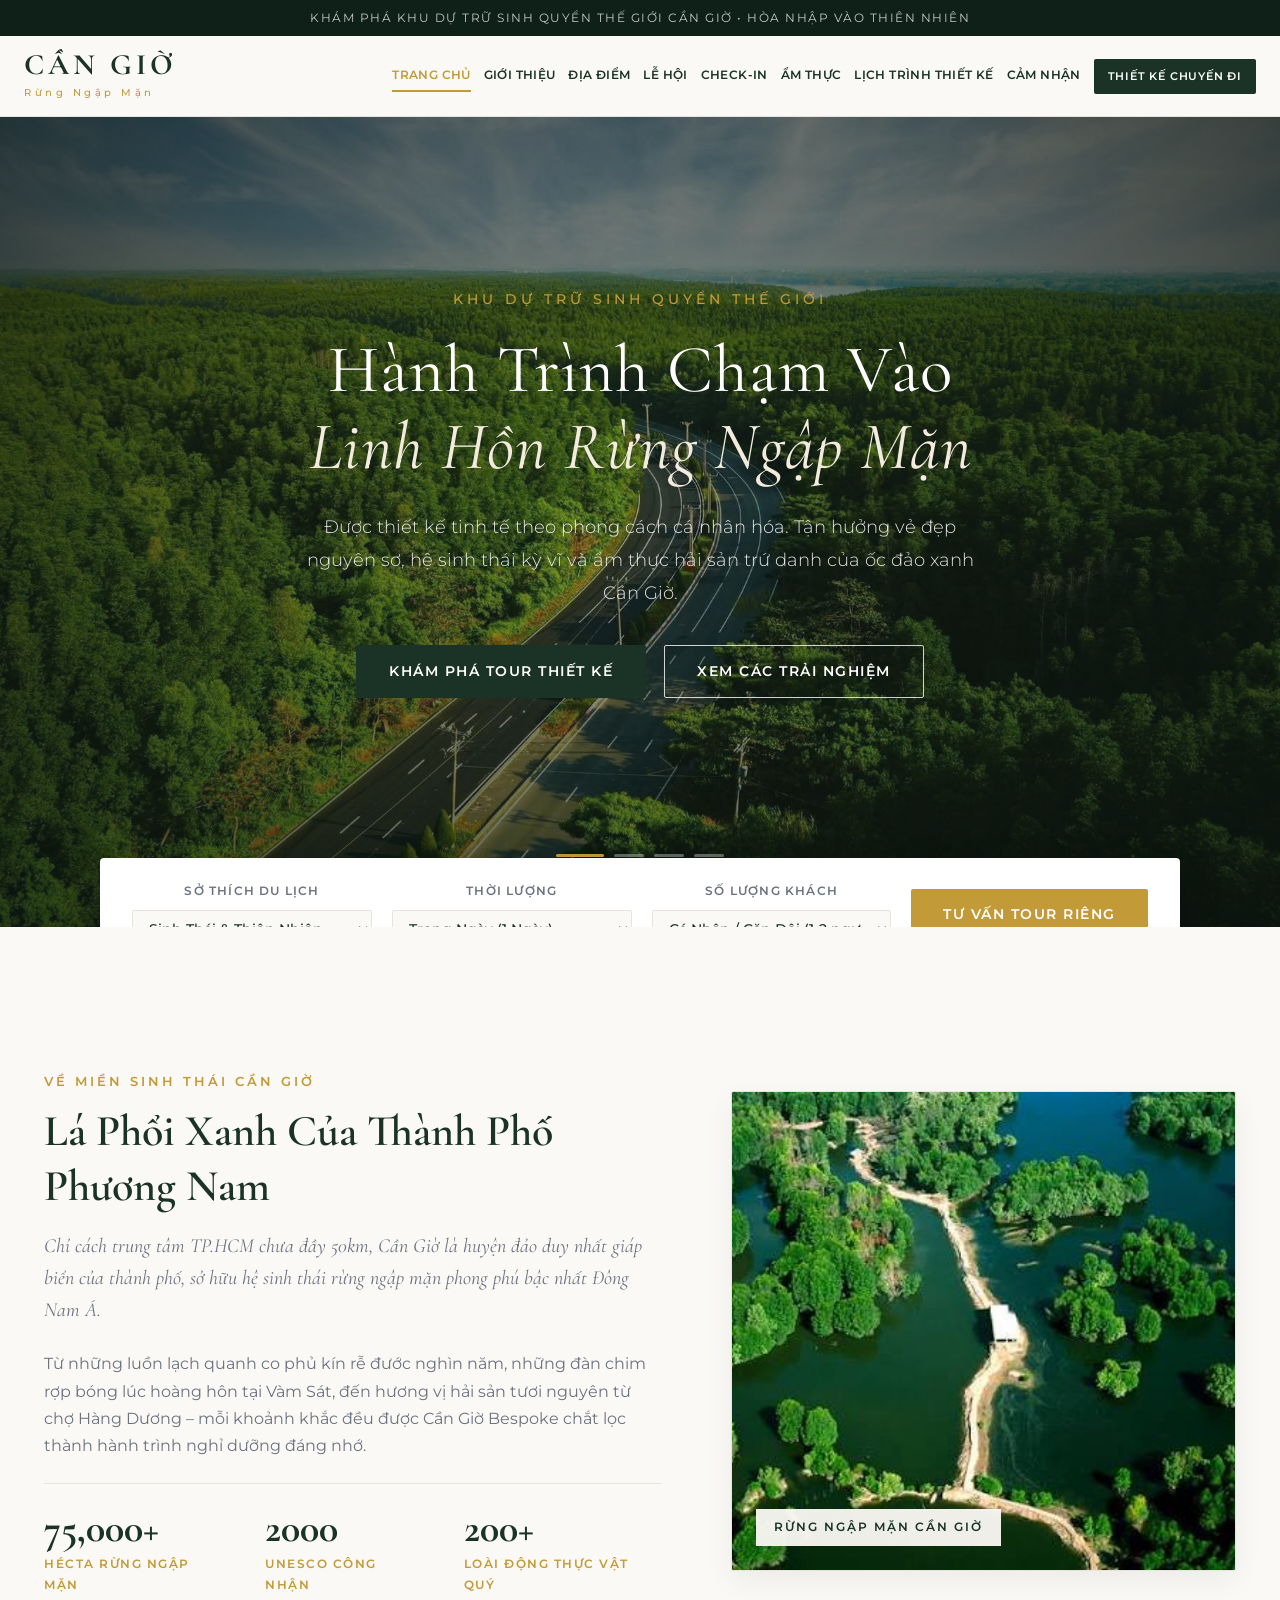
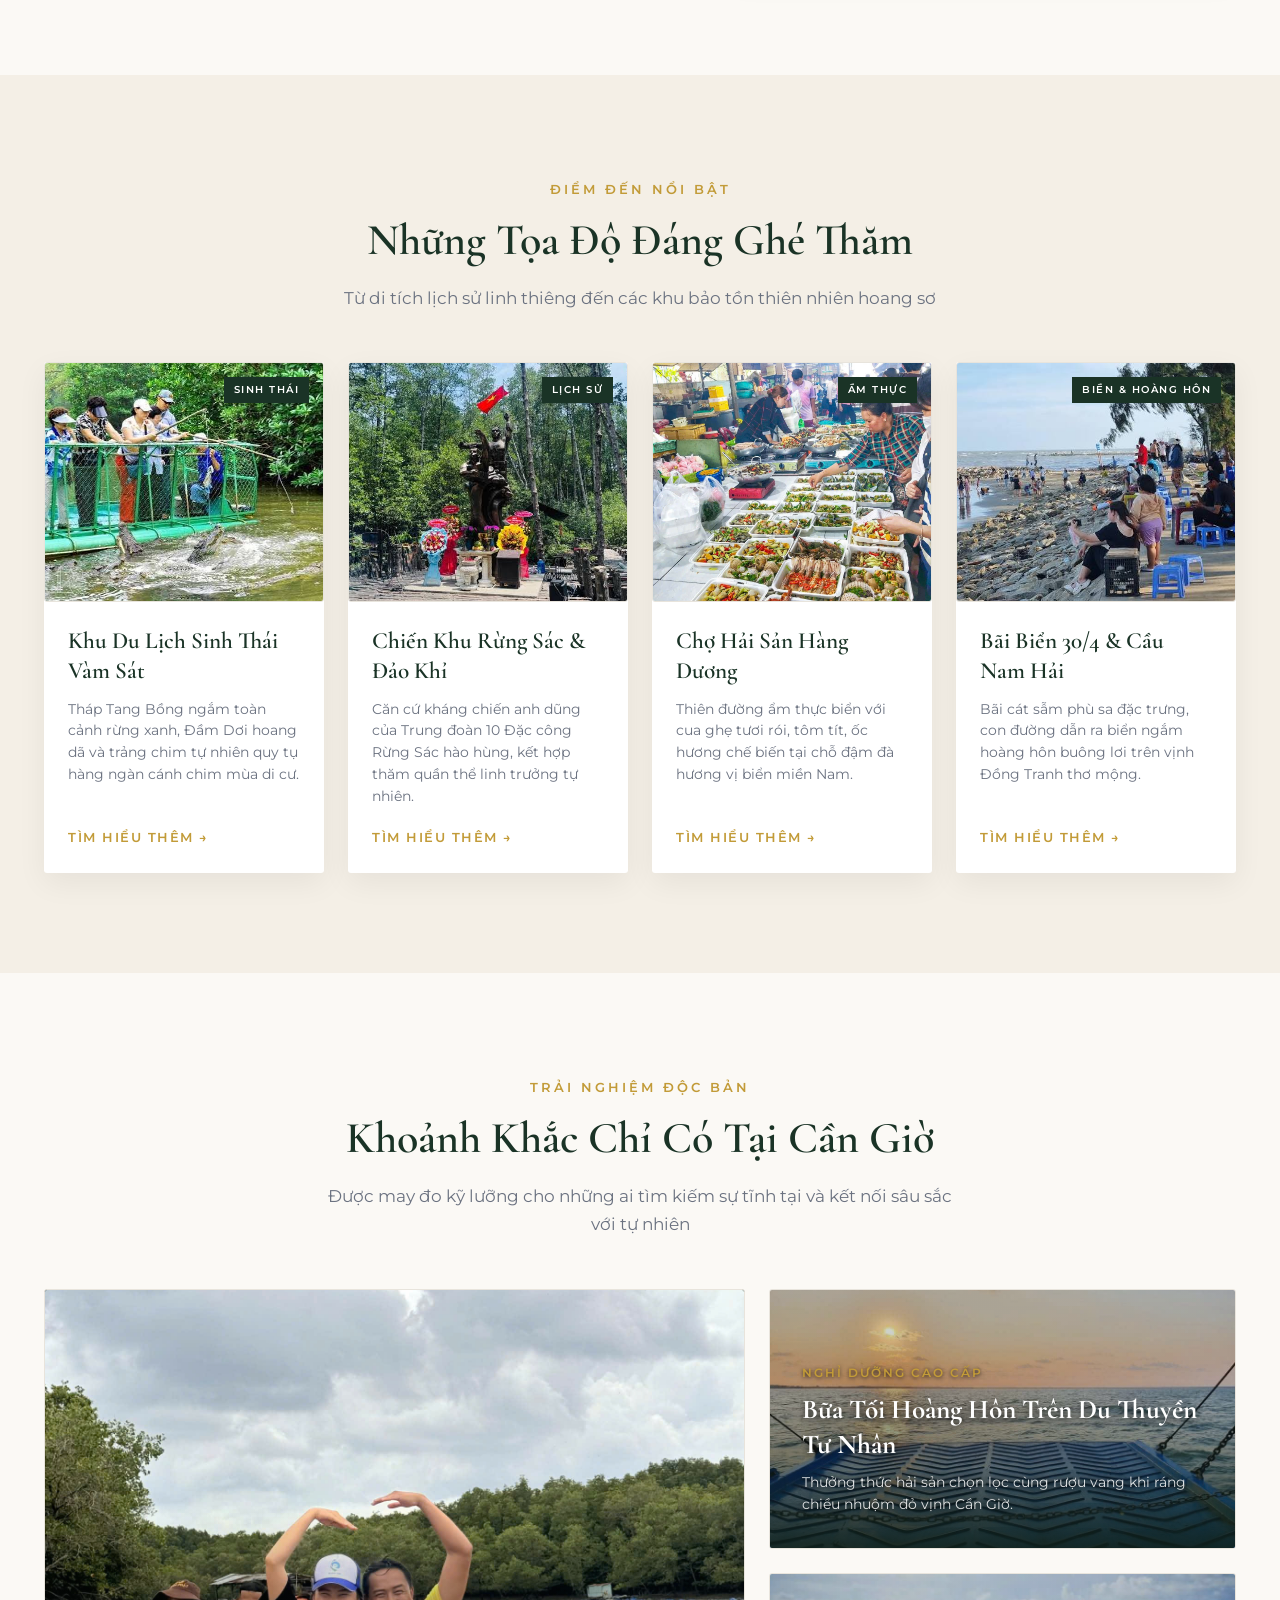
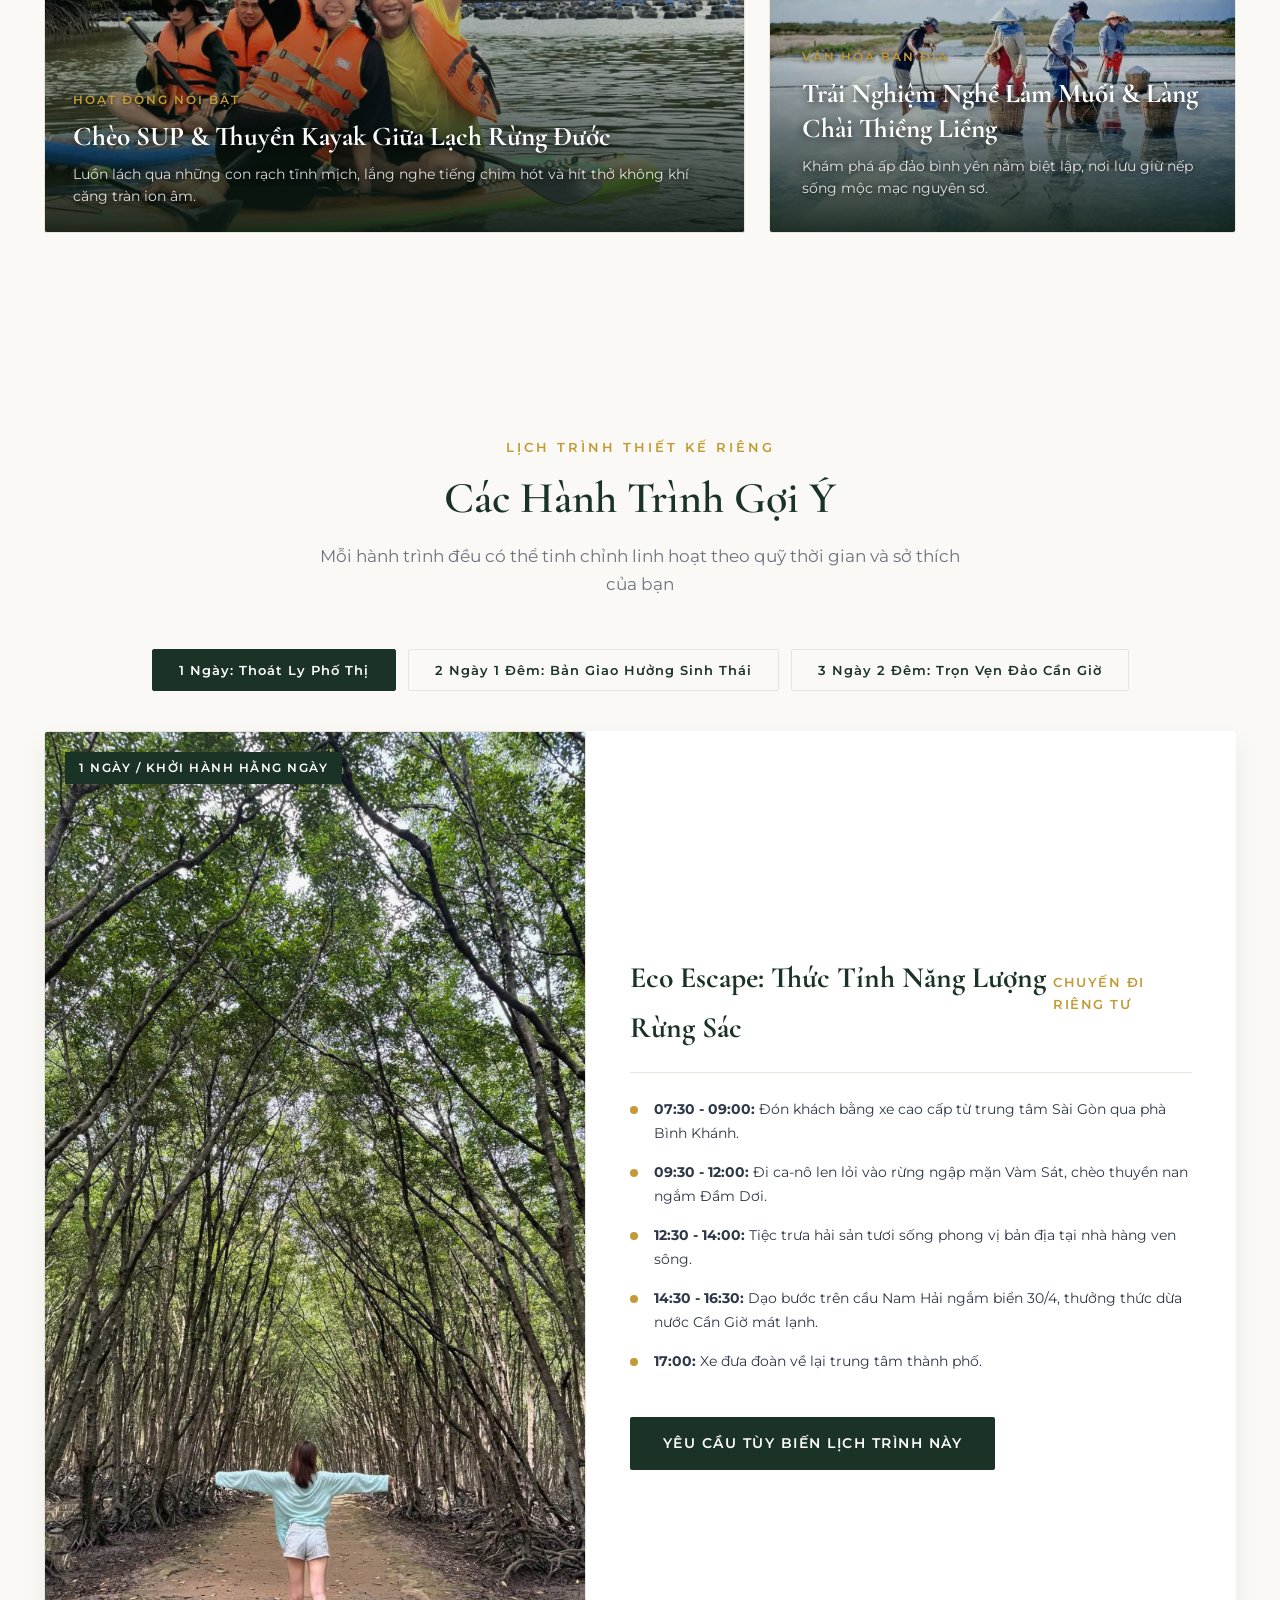
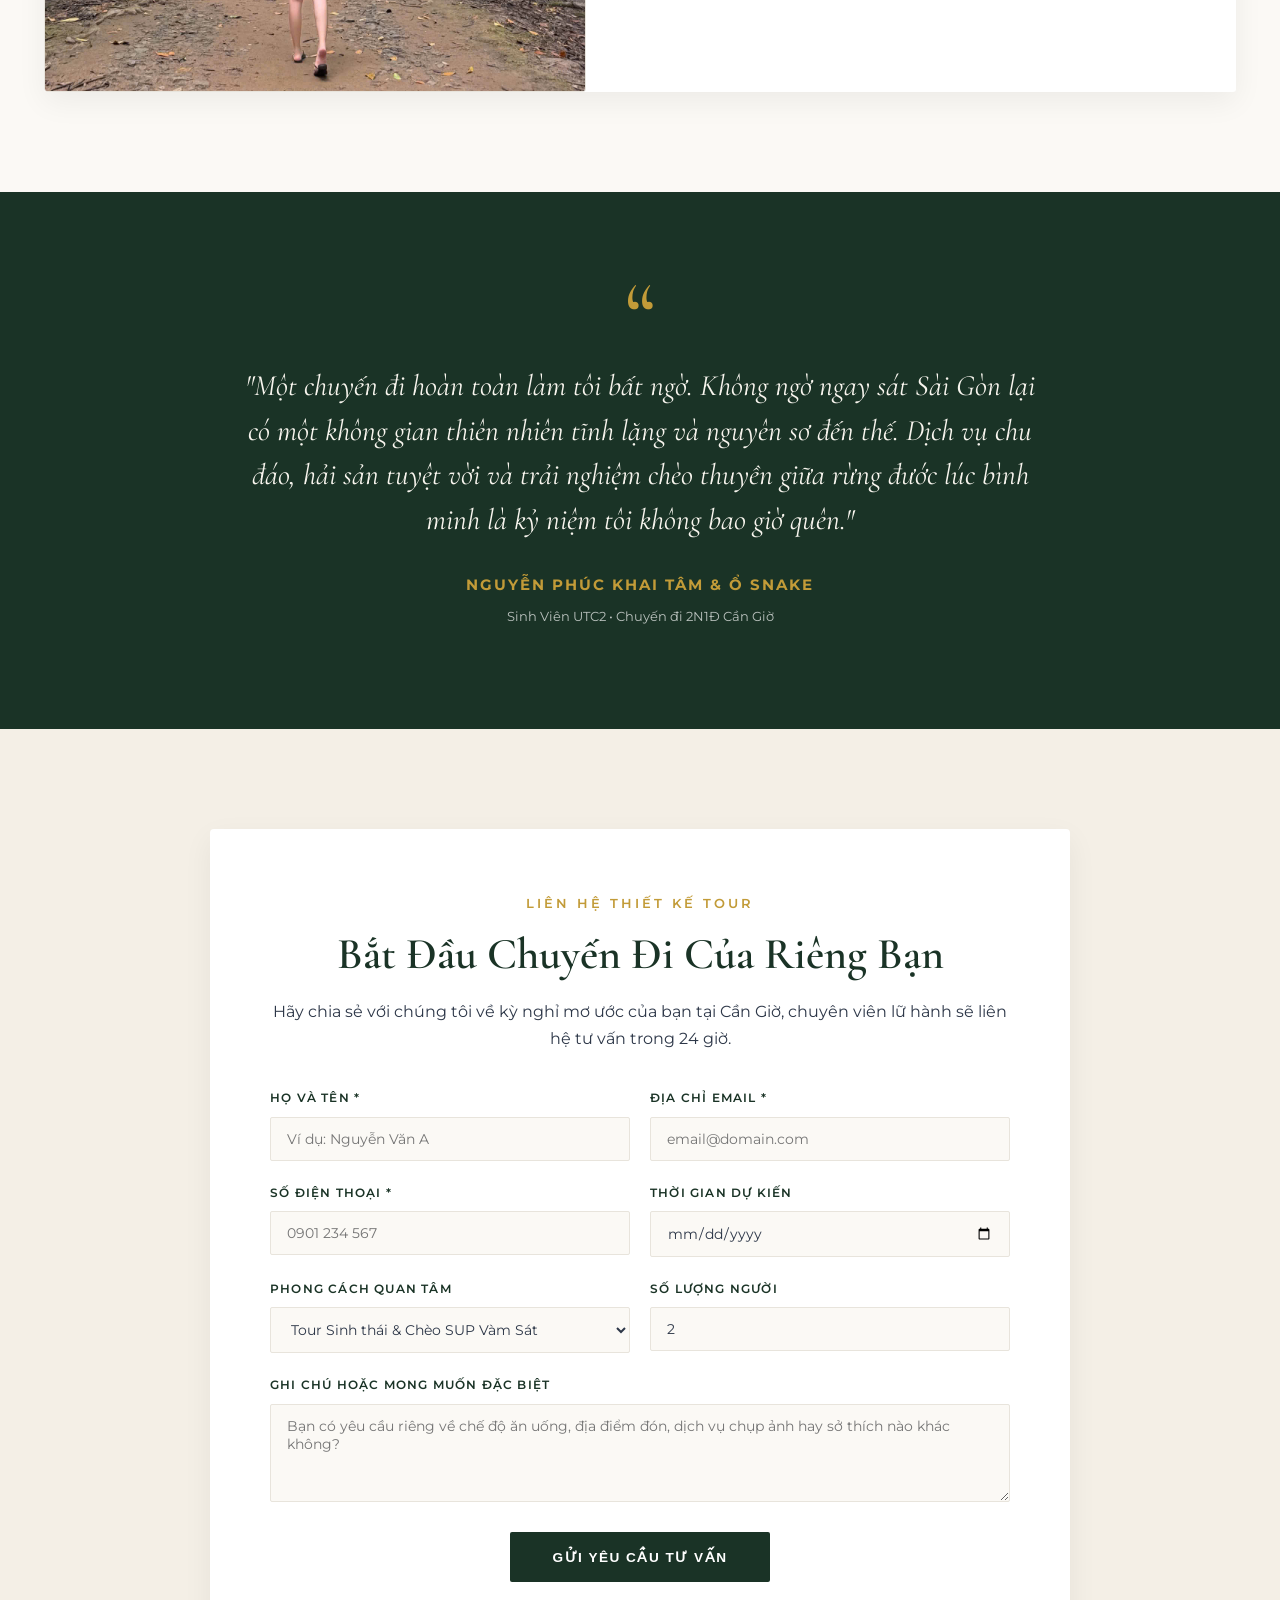
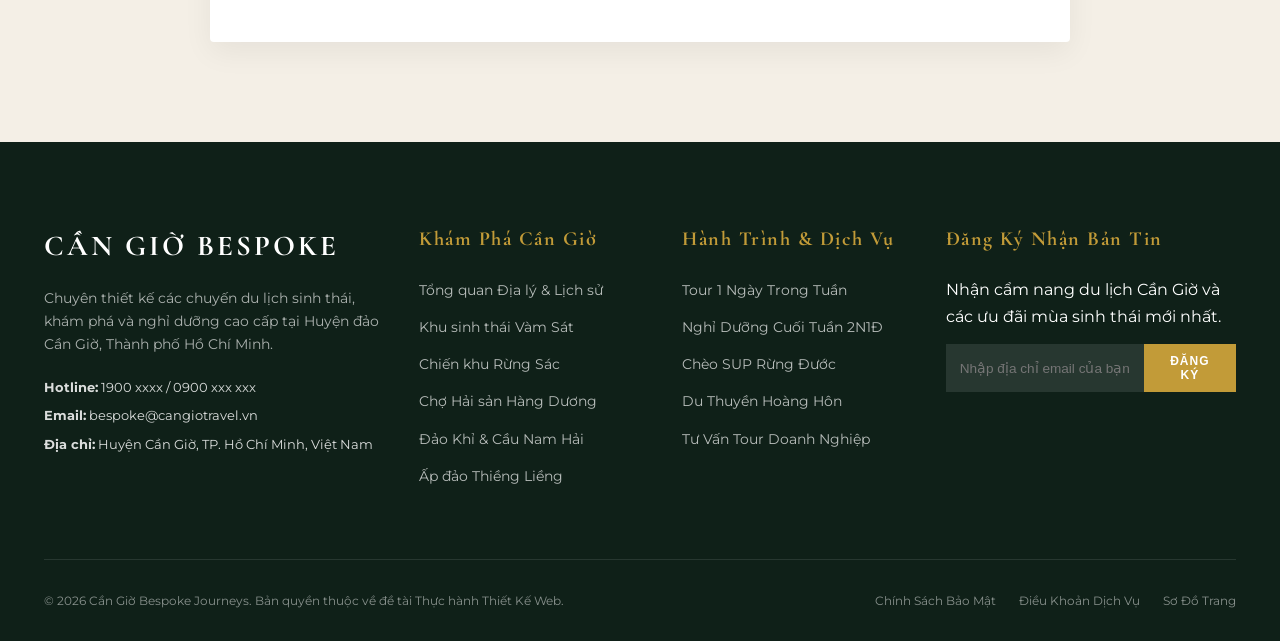
==== commit 78094ba6: "Adjust object-position for SUP paddlers image" ====
--- a/index.html
+++ b/index.html
@@ -234,7 +234,7 @@
             <div class="experiences-mosaic">
                 <div class="mosaic-item mosaic-large">
                     <div class="image-placeholder mosaic-img">
-                        <img src="Images/cheo-sup.jpg" alt="Chèo SUP &amp; Thuyền Kayak Giữa Lạch Rừng Đước">
+                        <img src="Images/cheo-sup.jpg" alt="Chèo SUP &amp; Thuyền Kayak Giữa Lạch Rừng Đước" style="object-position: center 82%;">
                         <div class="mosaic-overlay">
                             <span class="exp-category">Hoạt Động Nổi Bật</span>
                             <h3>Chèo SUP &amp; Thuyền Kayak Giữa Lạch Rừng Đước</h3>
--- a/Styles/style.css
+++ b/Styles/style.css
@@ -678,6 +678,15 @@
     grid-row: span 2;
 }
 
+.mosaic-large .mosaic-img img {
+    object-position: center 82%;
+}
+
+.mosaic-large .mosaic-overlay {
+    background: linear-gradient(to top, rgba(12, 26, 19, 0.92) 0%, rgba(12, 26, 19, 0.35) 32%, transparent 60%);
+    padding: 24px 28px;
+}
+
 .mosaic-img {
     width: 100%;
     height: 100%;
@@ -701,6 +710,10 @@
     background: linear-gradient(to top, rgba(15, 32, 24, 0.96) 0%, rgba(15, 32, 24, 0.3) 100%);
 }
 
+.mosaic-large:hover .mosaic-overlay {
+    background: linear-gradient(to top, rgba(12, 26, 19, 0.96) 0%, rgba(12, 26, 19, 0.45) 35%, transparent 65%);
+}
+
 .exp-category {
     font-size: 0.72rem;
     font-weight: 600;
@@ -708,6 +721,7 @@
     text-transform: uppercase;
     color: var(--accent-gold);
     margin-bottom: 8px;
+    text-shadow: 0 1px 4px rgba(0, 0, 0, 0.8);
 }
 
 .mosaic-overlay h3 {
@@ -715,12 +729,14 @@
     font-size: 1.7rem;
     margin-bottom: 10px;
     line-height: 1.3;
+    text-shadow: 0 2px 8px rgba(0, 0, 0, 0.8);
 }
 
 .mosaic-overlay p {
     font-size: 0.85rem;
-    color: rgba(255, 255, 255, 0.8);
+    color: rgba(255, 255, 255, 0.85);
     line-height: 1.6;
+    text-shadow: 0 1px 6px rgba(0, 0, 0, 0.8);
 }
 
 /* ========================================================
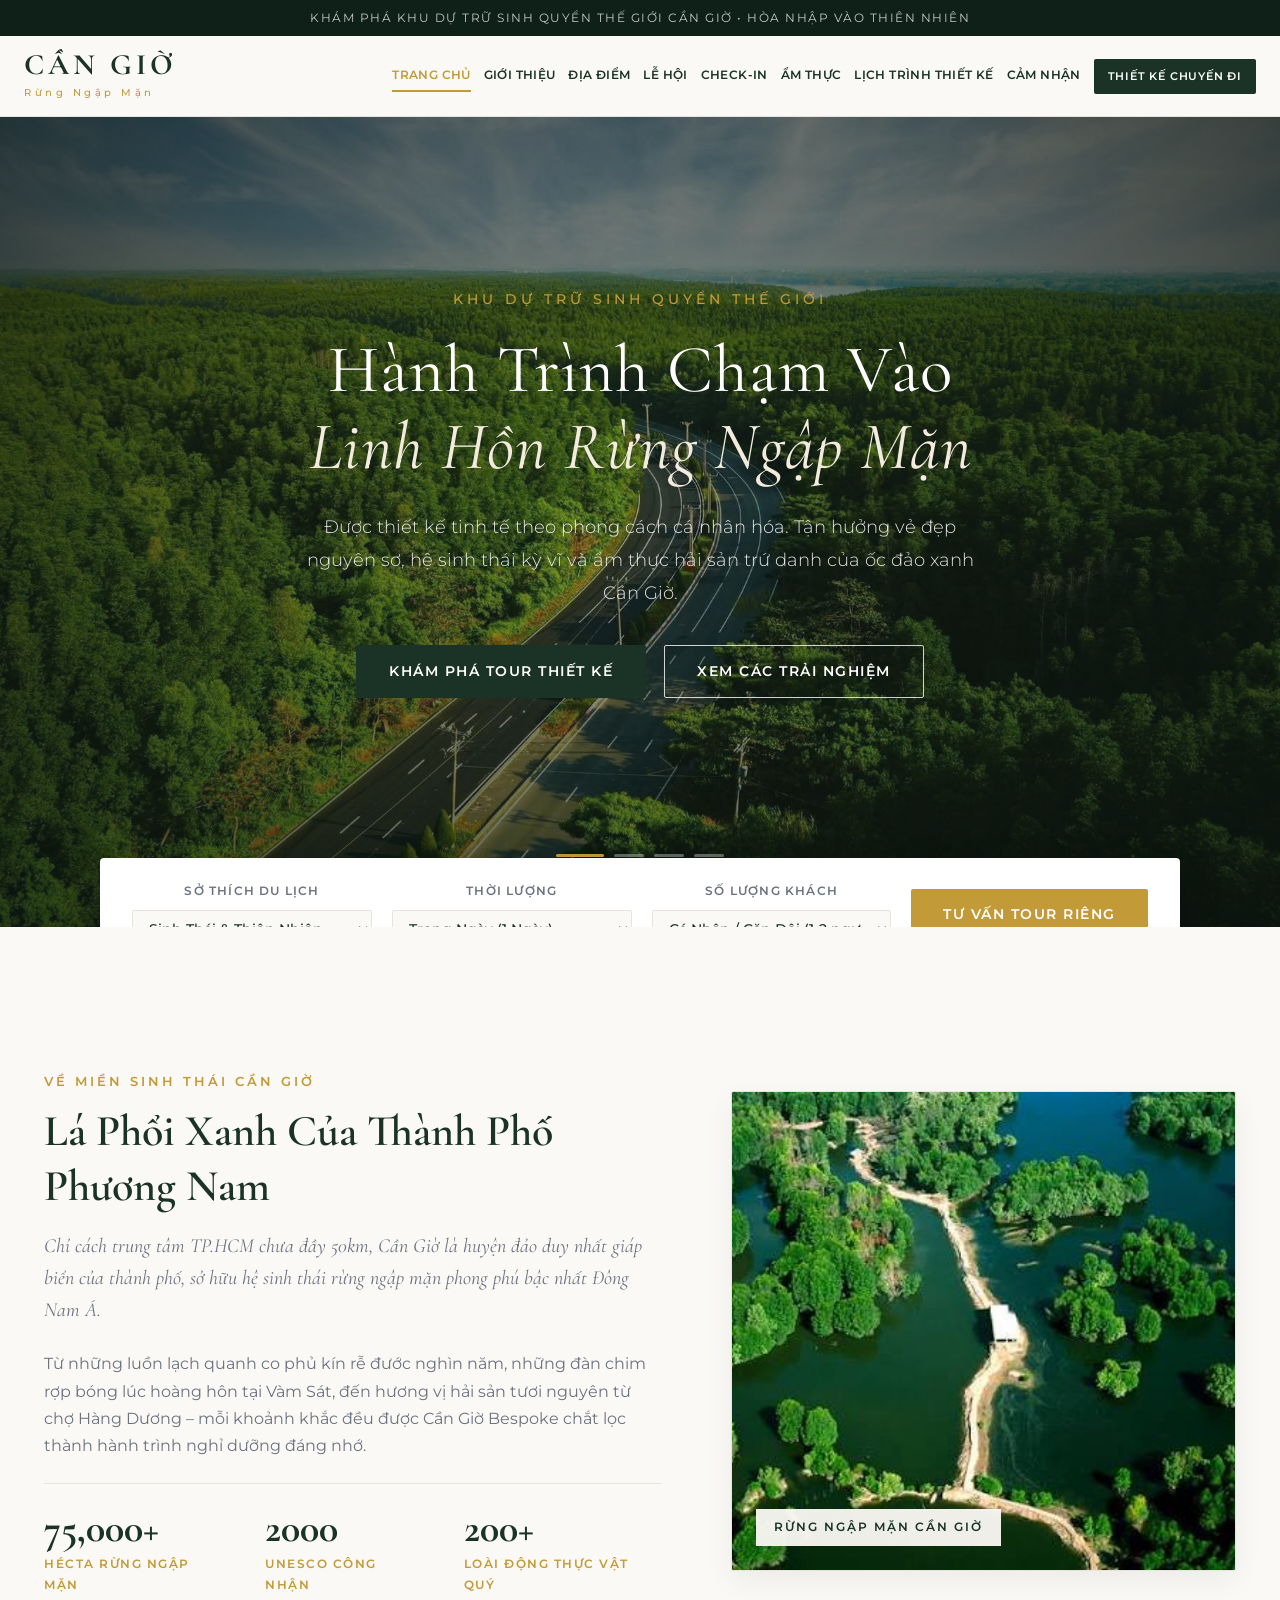
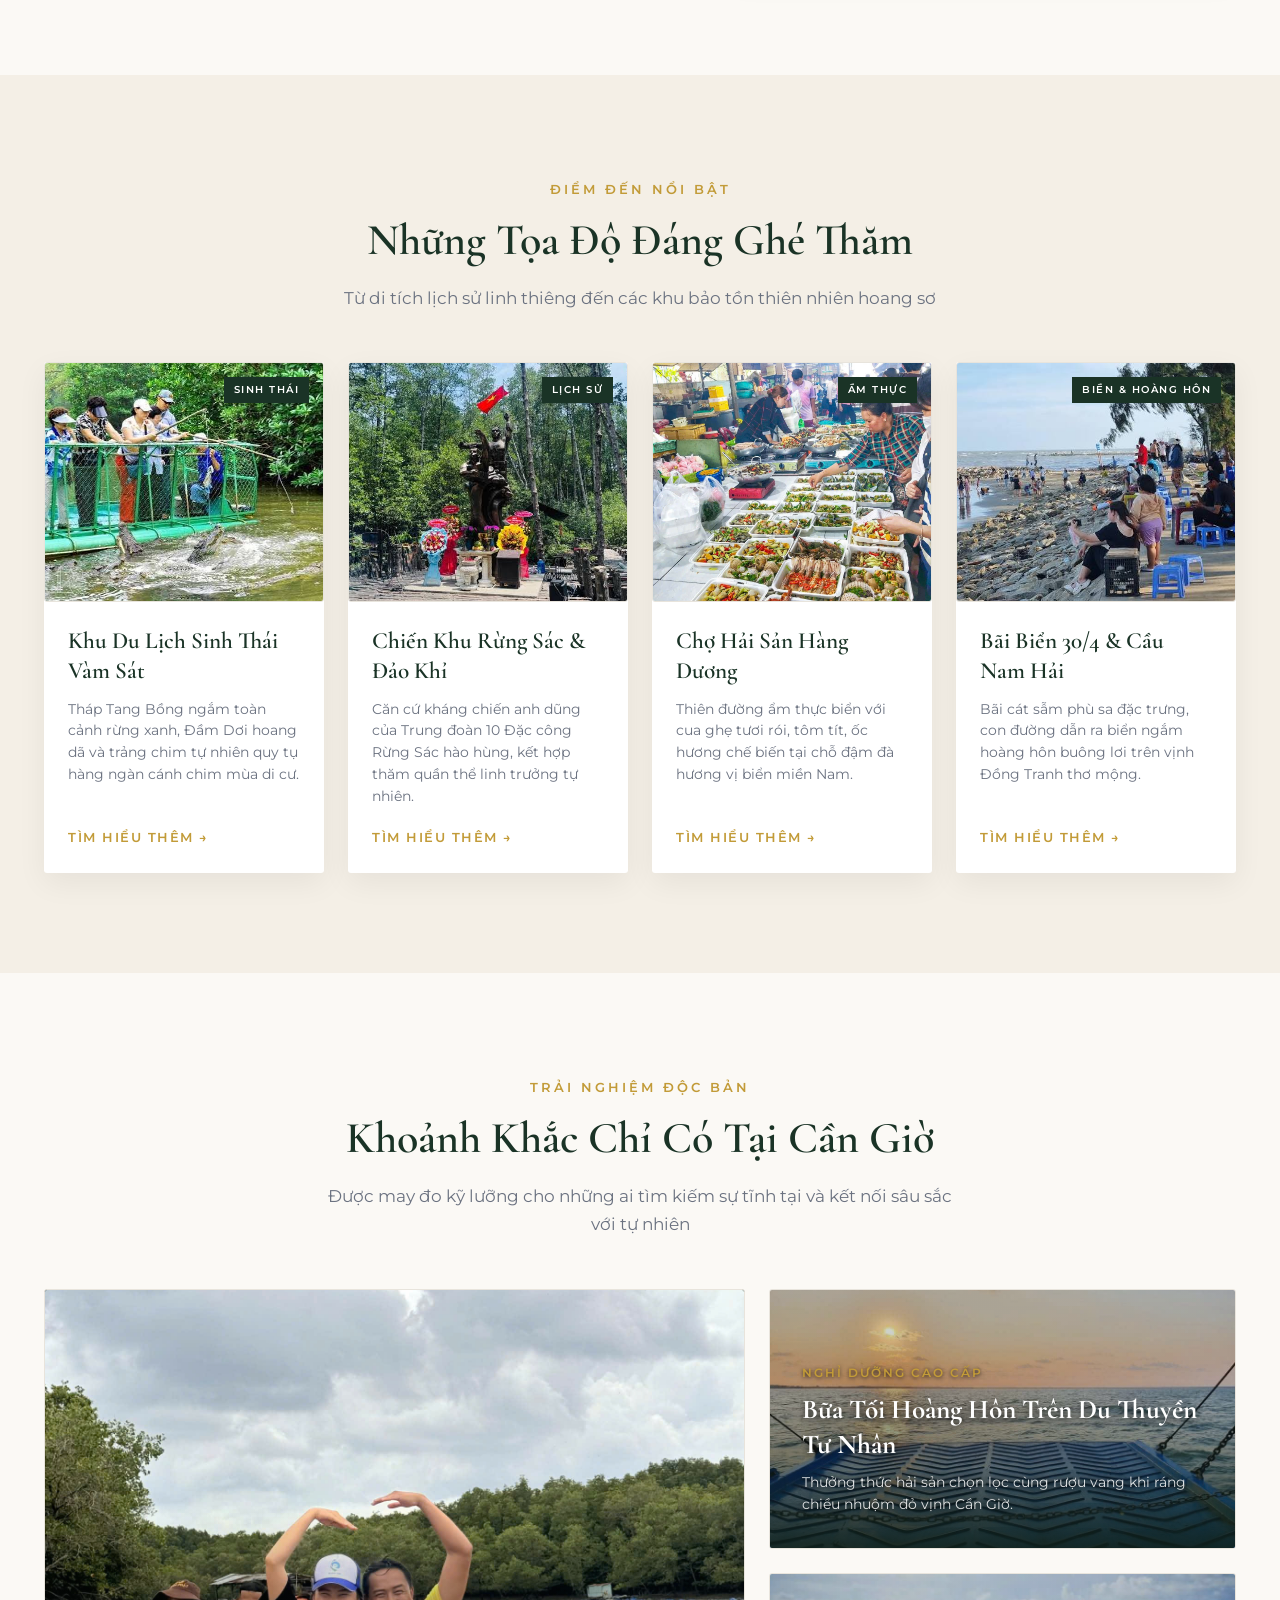
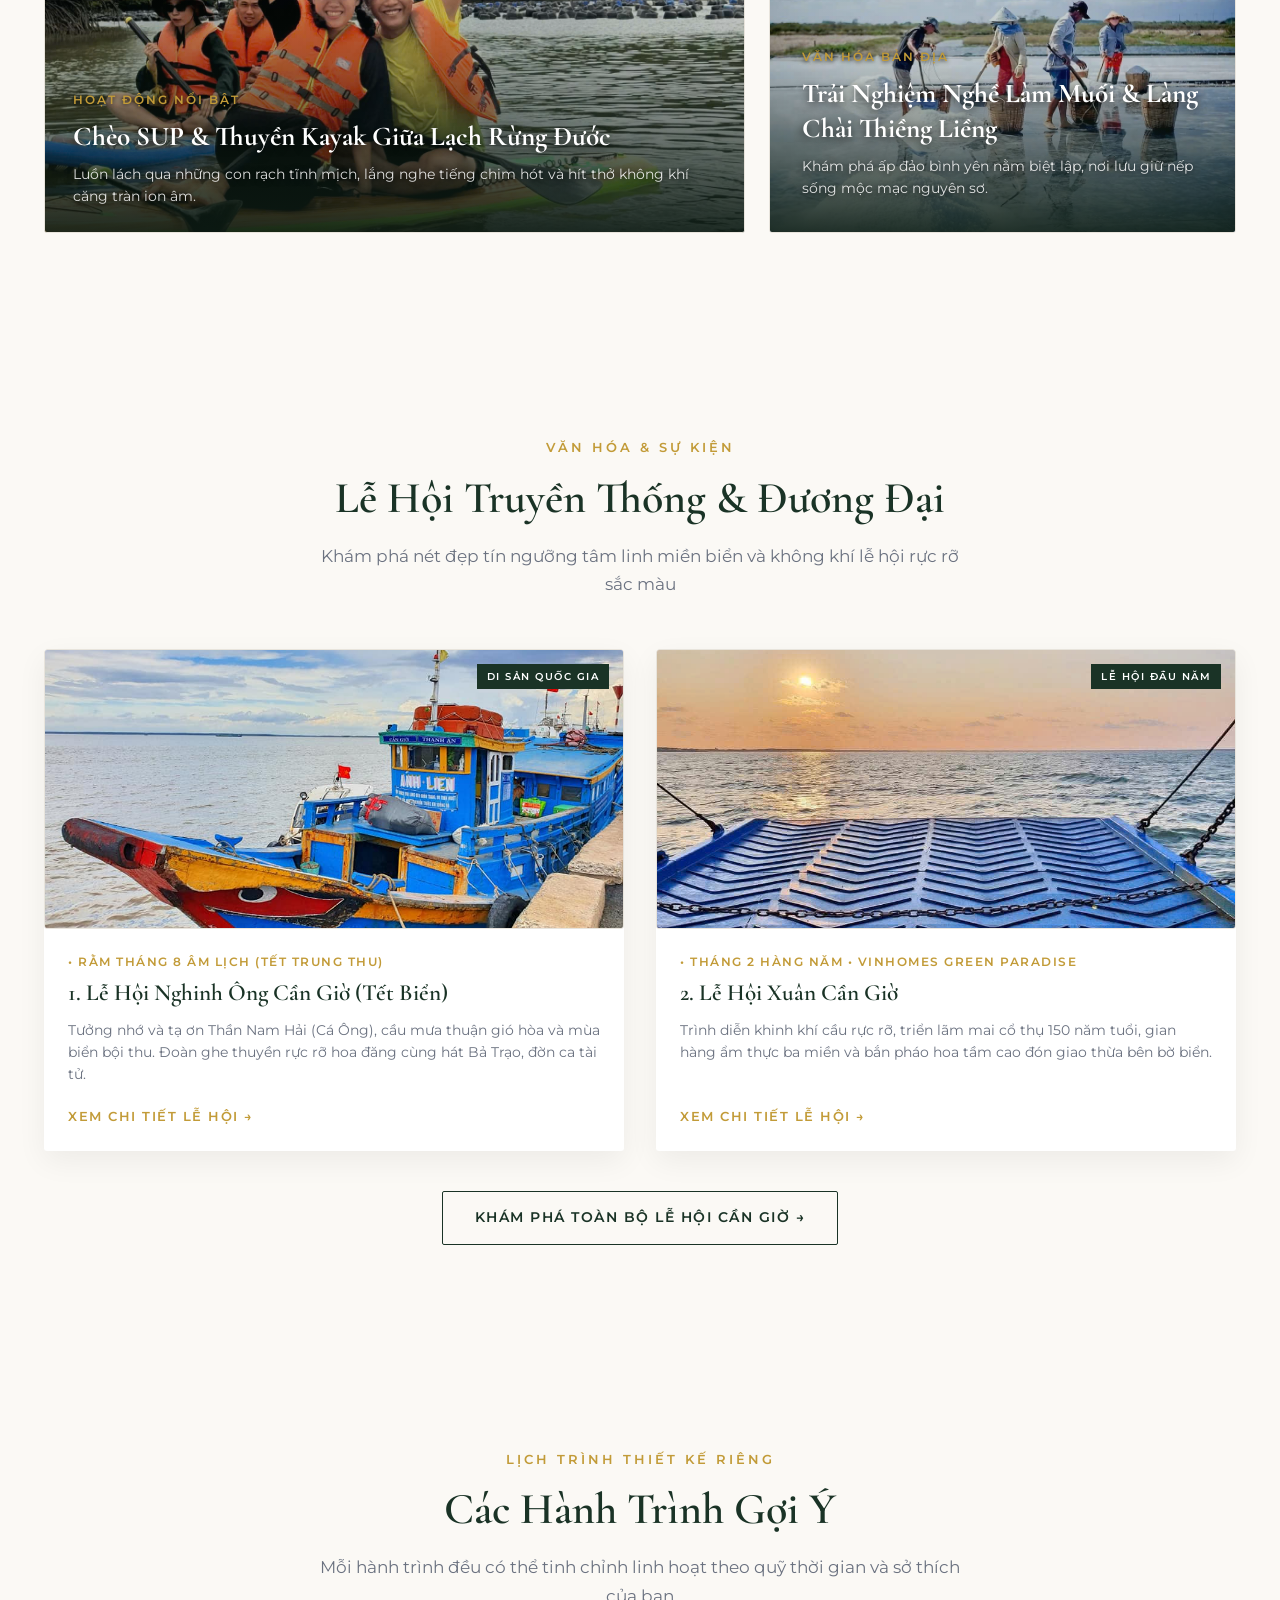
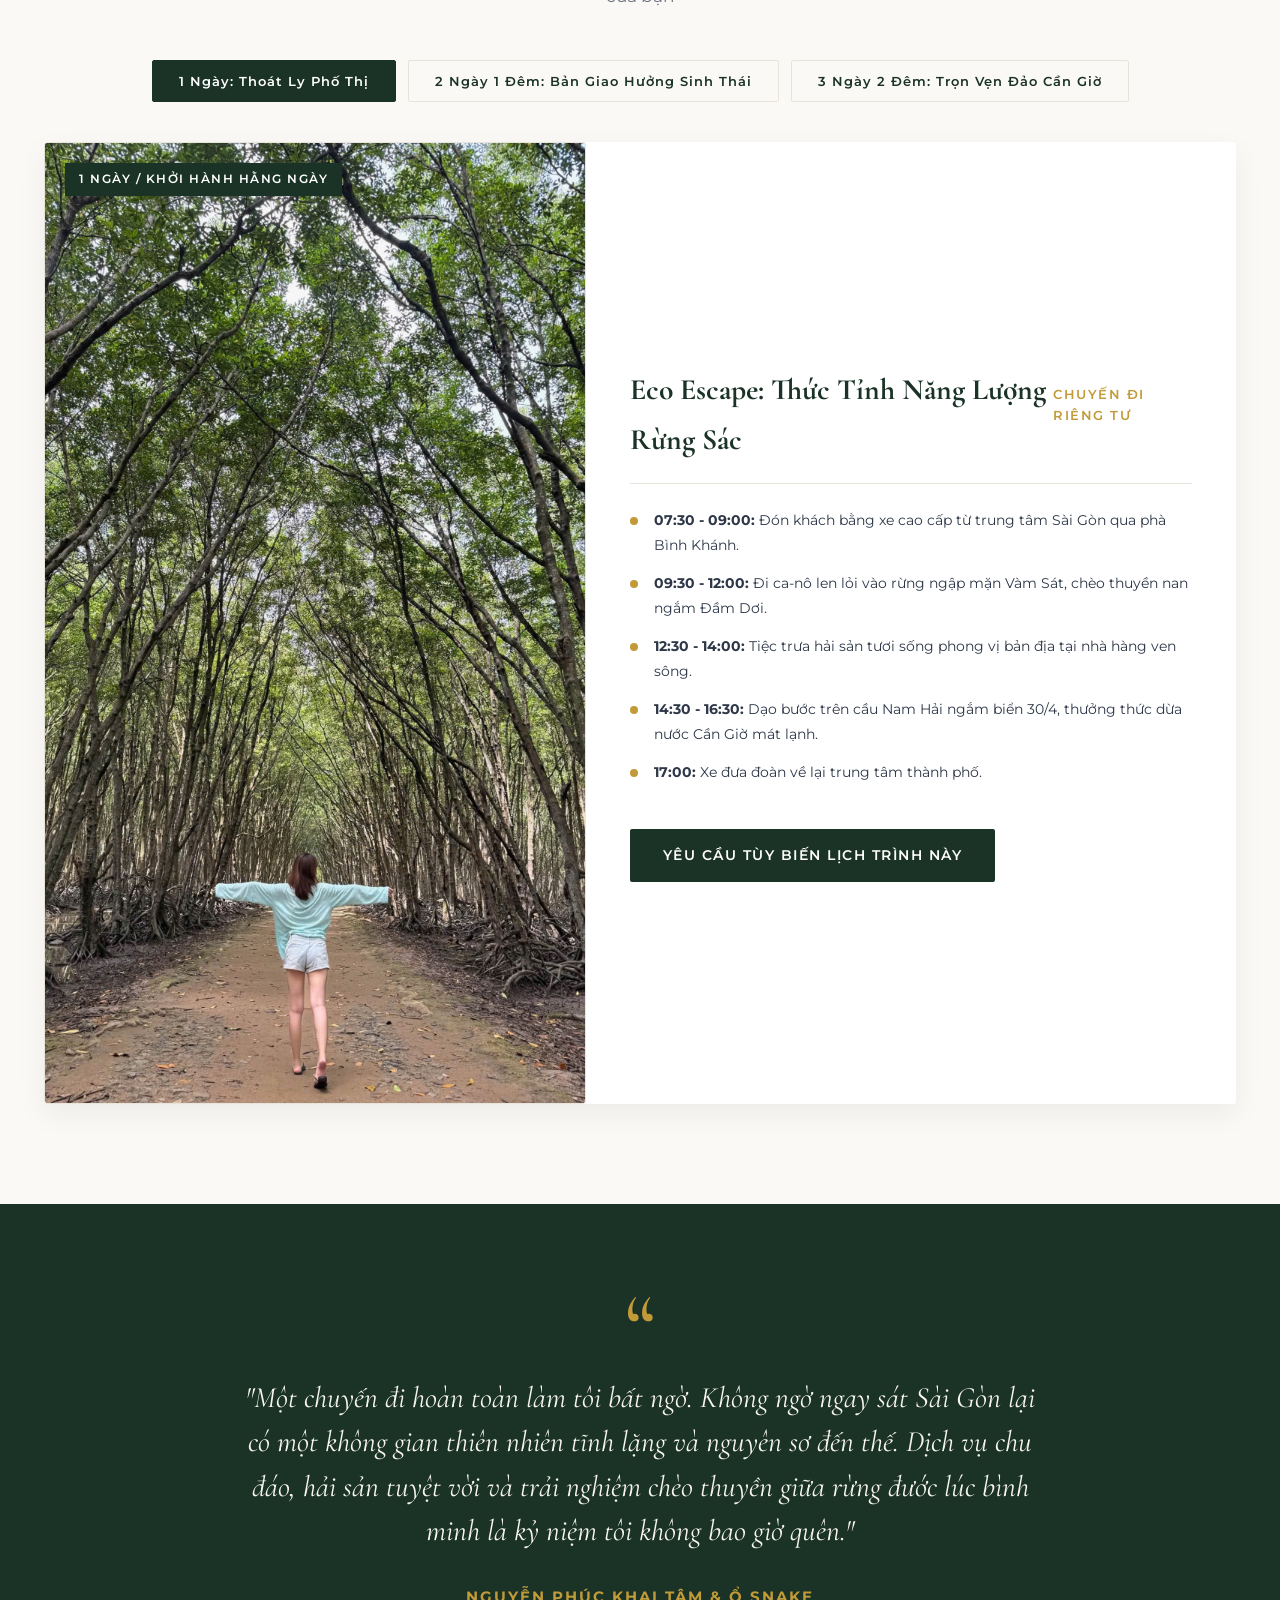
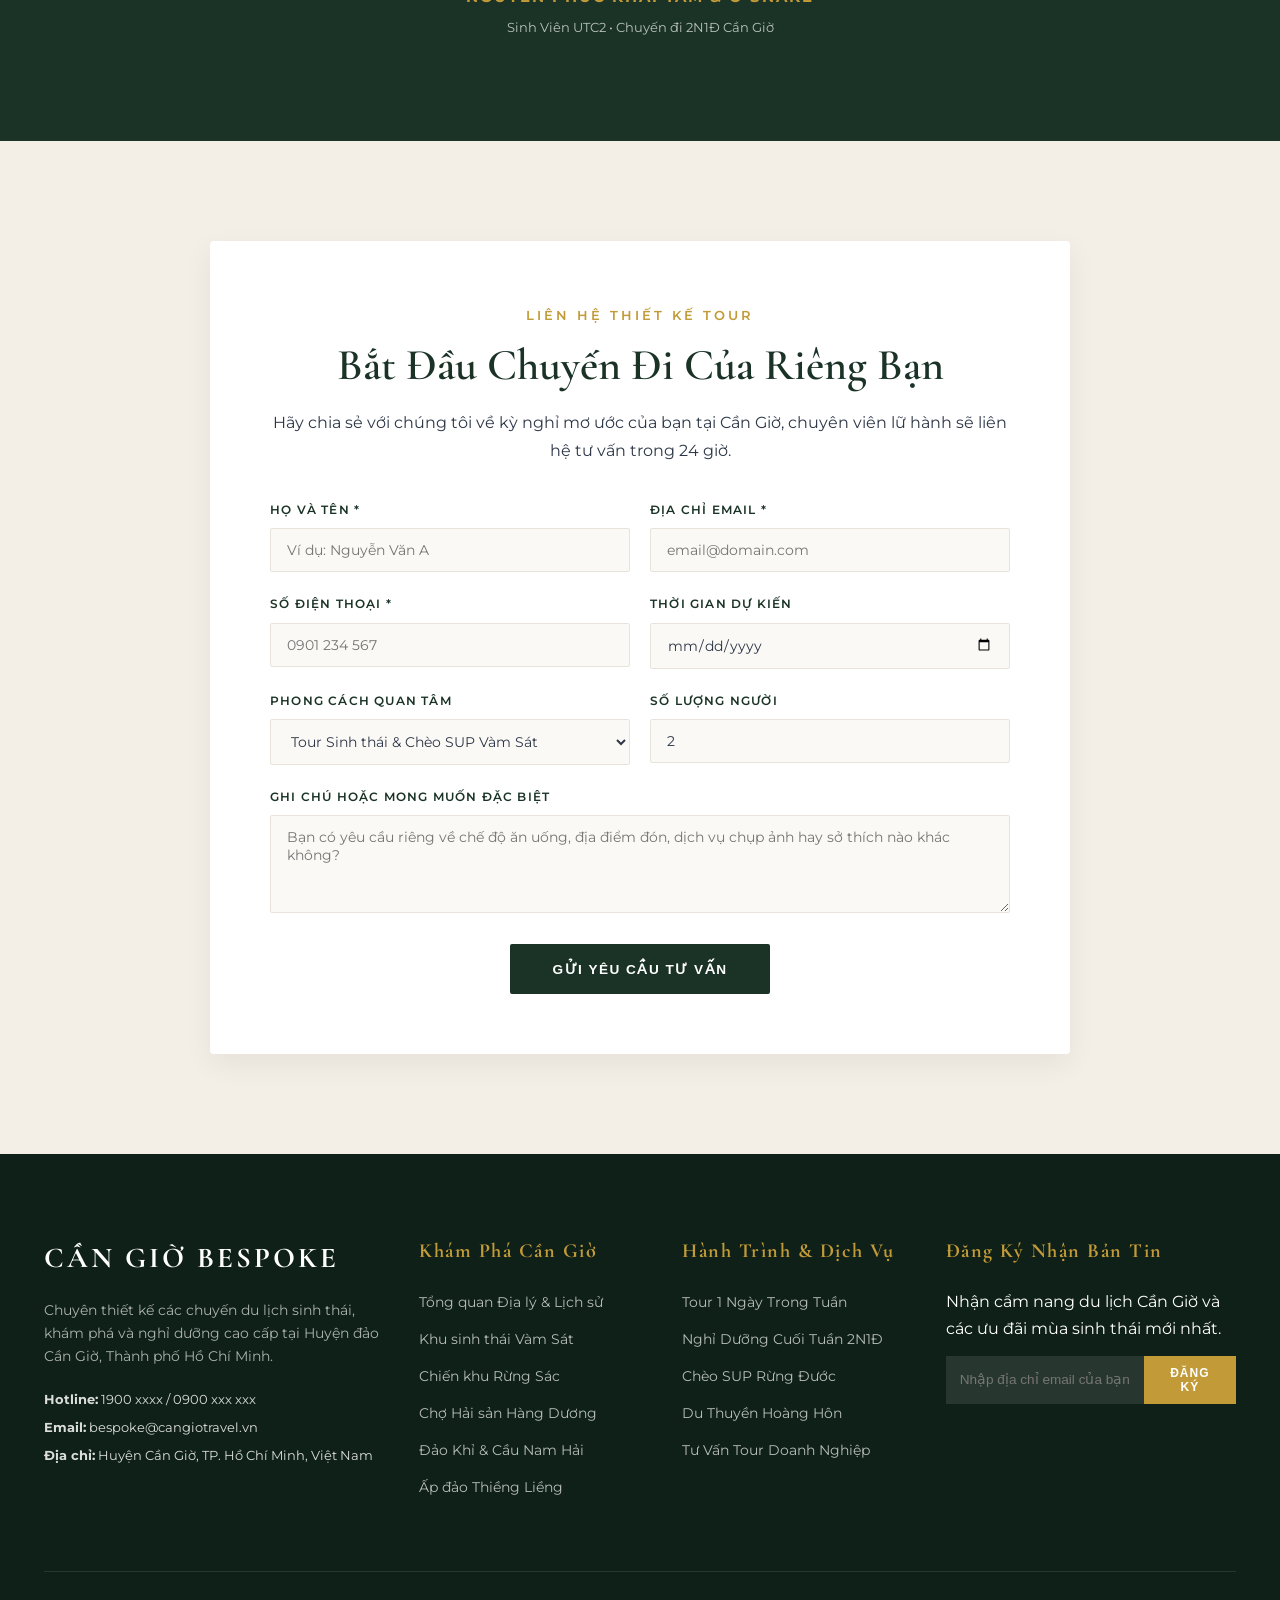
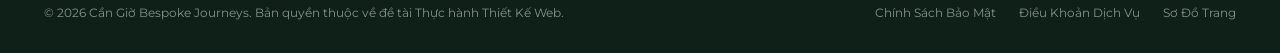
==== commit 94d42d7f: "Add Le Hoi page and festivals showcase section" ====
--- a/index.html
+++ b/index.html
@@ -29,7 +29,7 @@
                     <li><a href="index.html" class="nav-active">Trang Chủ</a></li>
                     <li><a href="gioithieu.html">Giới Thiệu</a></li>
                     <li><a href="diadiem.html">Địa Điểm</a></li>
-                    <li><a href="#about">Lễ Hội</a></li>
+                    <li><a href="lehoi.html">Lễ Hội</a></li>
                     <li><a href="#testimonials">Check-in</a></li>
                     <li><a href="#testimonials">Ẩm thực</a></li>
                     <li><a href="#itineraries">Lịch Trình Thiết Kế</a></li>
@@ -268,6 +268,55 @@
         </div>
     </section>
 
+    <!-- Lễ Hội Đặc Sắc (Festivals Preview) -->
+    <section class="section-spacing festivals-section" id="festivals">
+        <div class="container">
+            <div class="section-header text-center">
+                <span class="section-tag">VĂN HÓA &amp; SỰ KIỆN</span>
+                <h2 class="section-heading">Lễ Hội Truyền Thống &amp; Đương Đại</h2>
+                <p class="section-subheading">Khám phá nét đẹp tín ngưỡng tâm linh miền biển và không khí lễ hội rực rỡ sắc màu</p>
+            </div>
+
+            <div class="cards-grid" style="grid-template-columns: repeat(2, 1fr); gap: 32px;">
+                <!-- Festival Card 1 -->
+                <article class="destination-card">
+                    <div class="card-img-wrapper">
+                        <div class="image-placeholder card-img" style="height: 280px;">
+                            <span class="card-tag">Di Sản Quốc Gia</span>
+                            <img src="Images/pha/thanhan.jpg" alt="Lễ hội Nghinh Ông Cần Giờ">
+                        </div>
+                    </div>
+                    <div class="card-content">
+                        <span class="card-location">&bull; Rằm Tháng 8 Âm Lịch (Tết Trung Thu)</span>
+                        <h3 class="card-title">1. Lễ Hội Nghinh Ông Cần Giờ (Tết Biển)</h3>
+                        <p class="card-desc">Tưởng nhớ và tạ ơn Thần Nam Hải (Cá Ông), cầu mưa thuận gió hòa và mùa biển bội thu. Đoàn ghe thuyền rực rỡ hoa đăng cùng hát Bả Trạo, đờn ca tài tử.</p>
+                        <a href="lehoi.html#nghinh-ong" class="card-link">Xem chi tiết lễ hội &rarr;</a>
+                    </div>
+                </article>
+
+                <!-- Festival Card 2 -->
+                <article class="destination-card">
+                    <div class="card-img-wrapper">
+                        <div class="image-placeholder card-img" style="height: 280px;">
+                            <span class="card-tag">Lễ Hội Đầu Năm</span>
+                            <img src="Images/hoang-hon.jpg" alt="Lễ hội Xuân Cần Giờ">
+                        </div>
+                    </div>
+                    <div class="card-content">
+                        <span class="card-location">&bull; Tháng 2 Hàng Năm &bull; Vinhomes Green Paradise</span>
+                        <h3 class="card-title">2. Lễ Hội Xuân Cần Giờ</h3>
+                        <p class="card-desc">Trình diễn khinh khí cầu rực rỡ, triển lãm mai cổ thụ 150 năm tuổi, gian hàng ẩm thực ba miền và bắn pháo hoa tầm cao đón giao thừa bên bờ biển.</p>
+                        <a href="lehoi.html#le-hoi-xuan" class="card-link">Xem chi tiết lễ hội &rarr;</a>
+                    </div>
+                </article>
+            </div>
+            
+            <div class="text-center" style="margin-top: 40px;">
+                <a href="lehoi.html" class="btn btn-outline" style="border-color: var(--primary-color); color: var(--primary-color);">Khám Phá Toàn Bộ Lễ Hội Cần Giờ &rarr;</a>
+            </div>
+        </div>
+    </section>
+
     <!-- Lịch trình mẫu thiết kế riêng (Curated Itineraries) -->
     <section class="section-spacing itineraries-section" id="itineraries">
         <div class="container">
--- a/Styles/style.css
+++ b/Styles/style.css
@@ -1996,3 +1996,213 @@
         grid-template-columns: 1fr !important;
     }
 }
+
+/* ========================================================
+   FESTIVALS SECTION & PAGE (LỄ HỘI CẦN GIỜ)
+   ======================================================== */
+.festivals-section {
+    background-color: var(--bg-cream);
+}
+
+.festival-card {
+    background: #FFFFFF;
+    border-radius: 4px;
+    overflow: hidden;
+    box-shadow: var(--shadow-soft);
+    margin-bottom: 50px;
+    border: 1px solid var(--border-subtle);
+    display: grid;
+    grid-template-columns: 1fr 1.25fr;
+    transition: var(--transition-smooth);
+}
+
+.festival-card:hover {
+    box-shadow: var(--shadow-hover);
+    transform: translateY(-4px);
+}
+
+.festival-card-reverse {
+    grid-template-columns: 1.25fr 1fr;
+}
+
+.festival-card-reverse .festival-media {
+    order: 2;
+}
+
+.festival-card-reverse .festival-info {
+    order: 1;
+}
+
+.festival-media {
+    position: relative;
+    min-height: 420px;
+    overflow: hidden;
+}
+
+.festival-media img {
+    width: 100%;
+    height: 100%;
+    object-fit: cover;
+    transition: transform 0.6s ease;
+}
+
+.festival-card:hover .festival-media img {
+    transform: scale(1.06);
+}
+
+.festival-badge {
+    position: absolute;
+    top: 24px;
+    left: 24px;
+    background: var(--primary-color);
+    color: #FFFFFF;
+    font-size: 0.72rem;
+    font-weight: 600;
+    letter-spacing: 1.5px;
+    text-transform: uppercase;
+    padding: 6px 14px;
+    border-radius: 2px;
+    box-shadow: 0 4px 12px rgba(0, 0, 0, 0.2);
+    z-index: 2;
+}
+
+.festival-info {
+    padding: 40px 48px;
+    display: flex;
+    flex-direction: column;
+    justify-content: center;
+}
+
+.festival-tag {
+    font-size: 0.75rem;
+    letter-spacing: 2px;
+    color: var(--accent-gold);
+    font-weight: 600;
+    text-transform: uppercase;
+    margin-bottom: 8px;
+    display: block;
+}
+
+.festival-title {
+    font-family: var(--font-heading);
+    font-size: 2.1rem;
+    color: var(--primary-color);
+    line-height: 1.25;
+    margin-bottom: 16px;
+}
+
+.festival-title a {
+    color: inherit;
+    text-decoration: none;
+    transition: color 0.3s;
+}
+
+.festival-title a:hover {
+    color: var(--accent-gold);
+}
+
+.festival-meta {
+    display: grid;
+    grid-template-columns: repeat(auto-fit, minmax(200px, 1fr));
+    gap: 16px;
+    background: #F9F7F2;
+    padding: 16px 20px;
+    border-radius: 3px;
+    margin-bottom: 20px;
+    border-left: 3px solid var(--accent-gold);
+}
+
+.meta-box strong {
+    display: block;
+    font-size: 0.75rem;
+    text-transform: uppercase;
+    letter-spacing: 1px;
+    color: var(--accent-gold);
+    margin-bottom: 4px;
+}
+
+.meta-box p {
+    font-size: 0.9rem;
+    color: var(--text-main);
+    line-height: 1.5;
+    margin: 0;
+}
+
+.festival-desc {
+    font-size: 0.95rem;
+    color: var(--text-muted);
+    line-height: 1.8;
+    margin-bottom: 20px;
+}
+
+.festival-activities {
+    margin-top: 10px;
+    padding-top: 20px;
+    border-top: 1px dashed var(--border-subtle);
+}
+
+.activity-subheading {
+    font-family: var(--font-heading);
+    font-size: 1.25rem;
+    color: var(--primary-color);
+    margin-bottom: 12px;
+}
+
+.activity-list {
+    list-style: none;
+    padding: 0;
+}
+
+.activity-list li {
+    position: relative;
+    padding-left: 24px;
+    margin-bottom: 12px;
+    font-size: 0.92rem;
+    line-height: 1.6;
+    color: var(--text-main);
+}
+
+.activity-list li::before {
+    content: "✦";
+    position: absolute;
+    left: 0;
+    top: 0;
+    color: var(--accent-gold);
+    font-size: 0.85rem;
+}
+
+.festival-sources {
+    margin-top: 20px;
+    font-size: 0.82rem;
+    color: var(--text-muted);
+}
+
+.festival-sources a {
+    color: var(--accent-gold);
+    text-decoration: underline;
+    margin-right: 8px;
+    display: inline-block;
+}
+
+.festival-sources a:hover {
+    color: var(--primary-color);
+}
+
+@media (max-width: 992px) {
+    .festival-card,
+    .festival-card-reverse {
+        grid-template-columns: 1fr;
+    }
+    .festival-card-reverse .festival-media {
+        order: 1;
+    }
+    .festival-card-reverse .festival-info {
+        order: 2;
+    }
+    .festival-info {
+        padding: 30px 24px;
+    }
+    .festival-media {
+        min-height: 300px;
+    }
+}
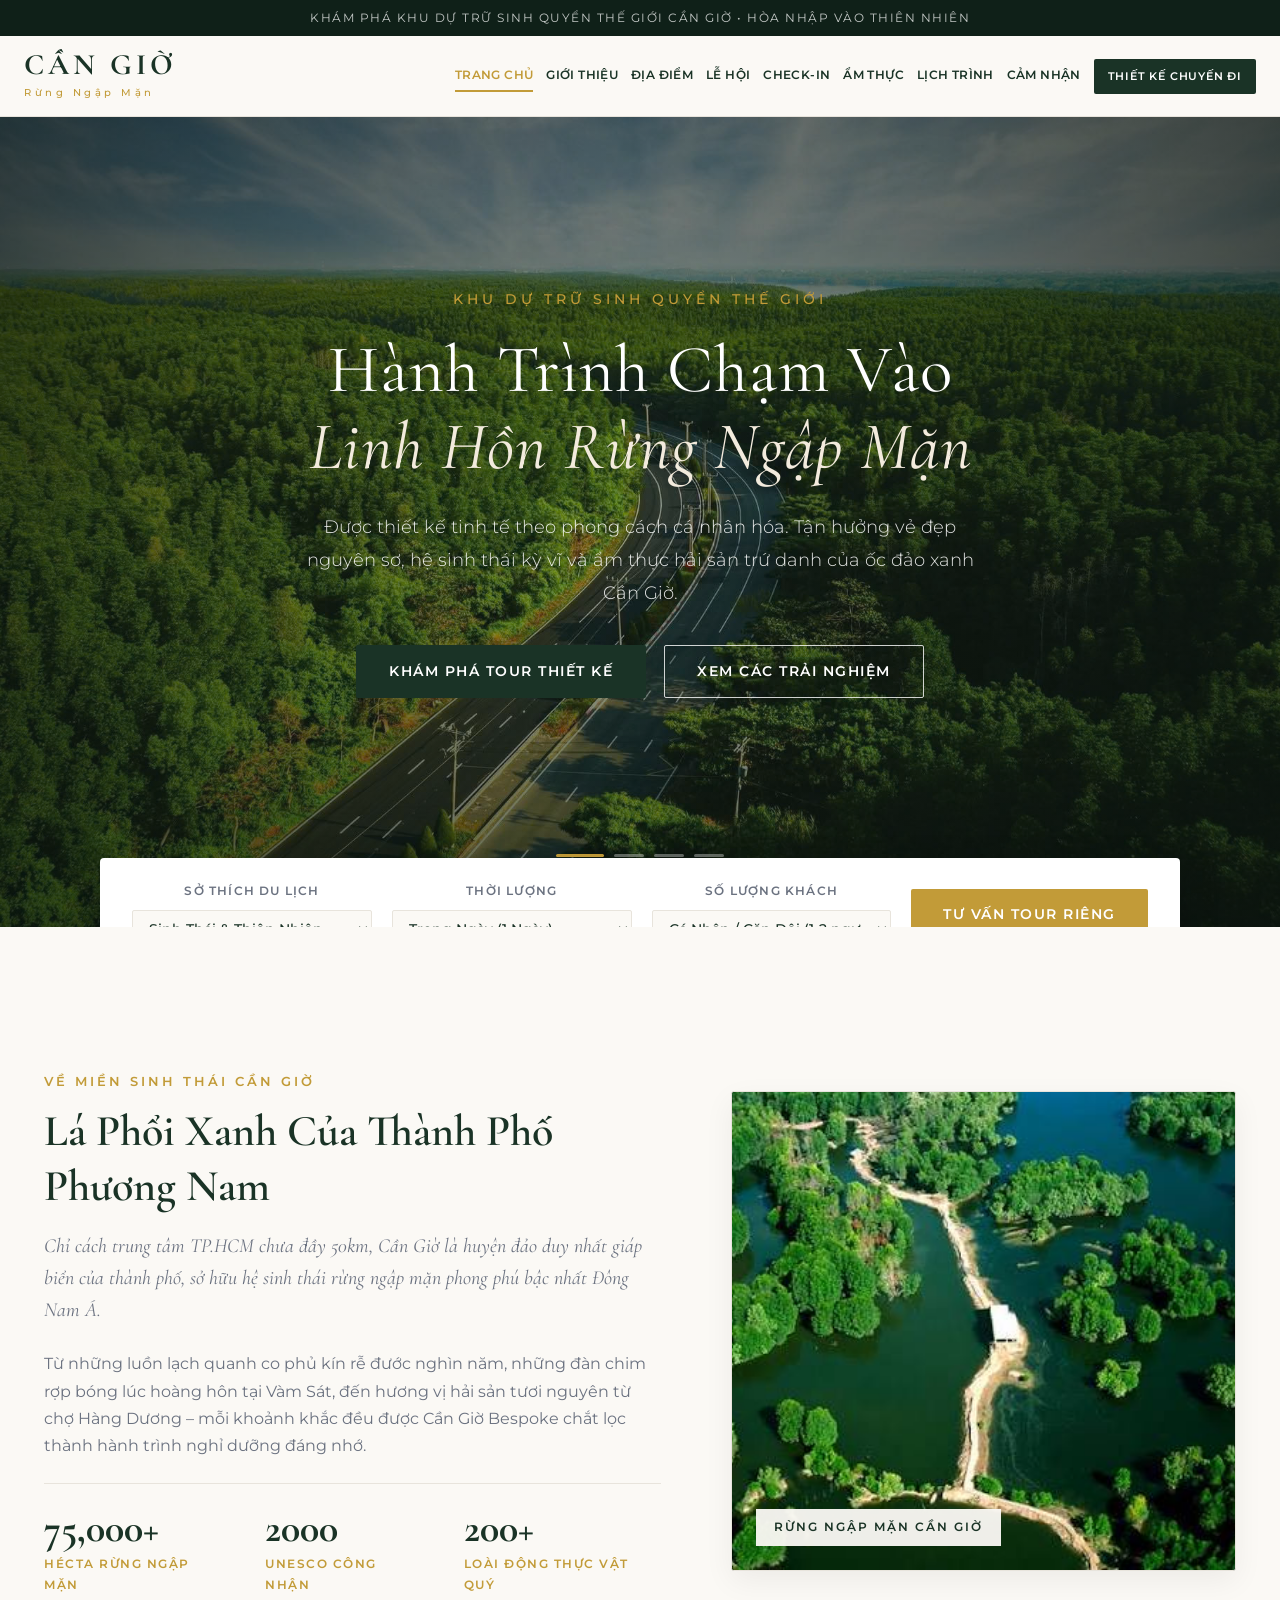
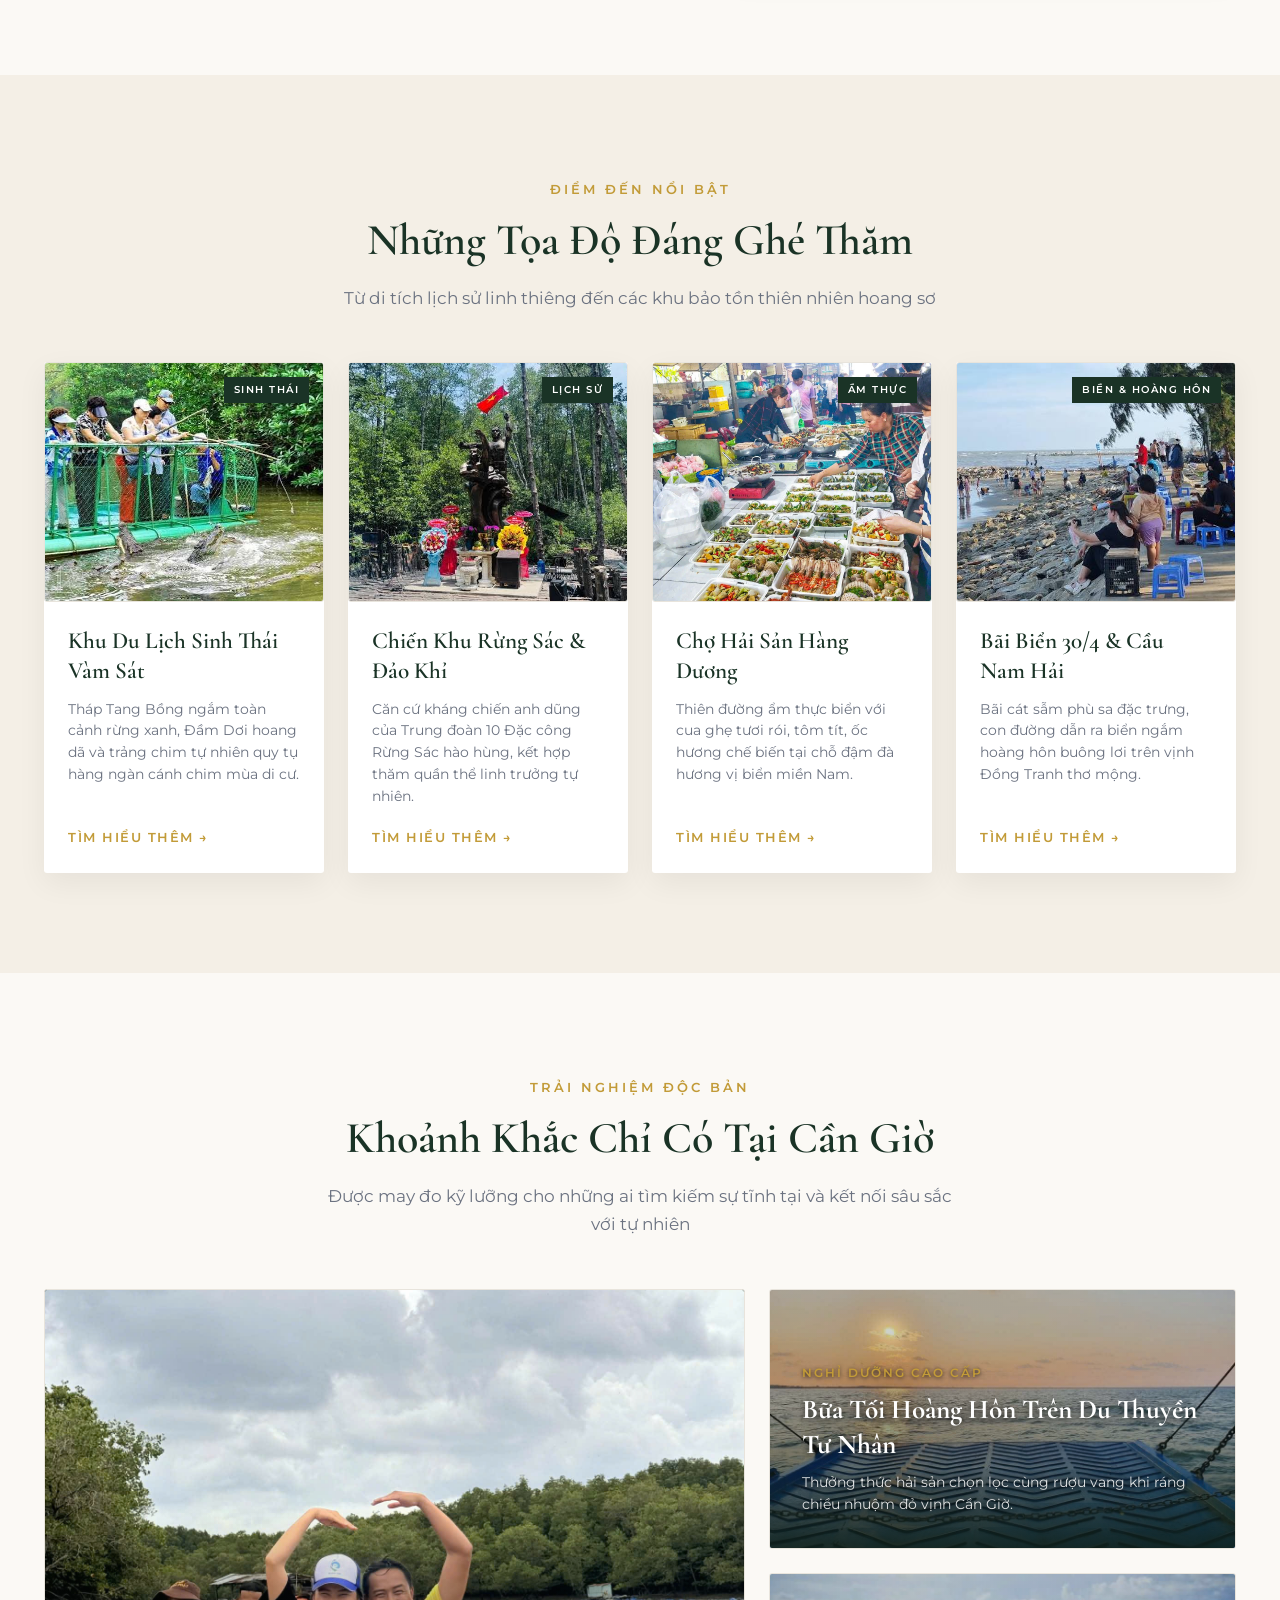
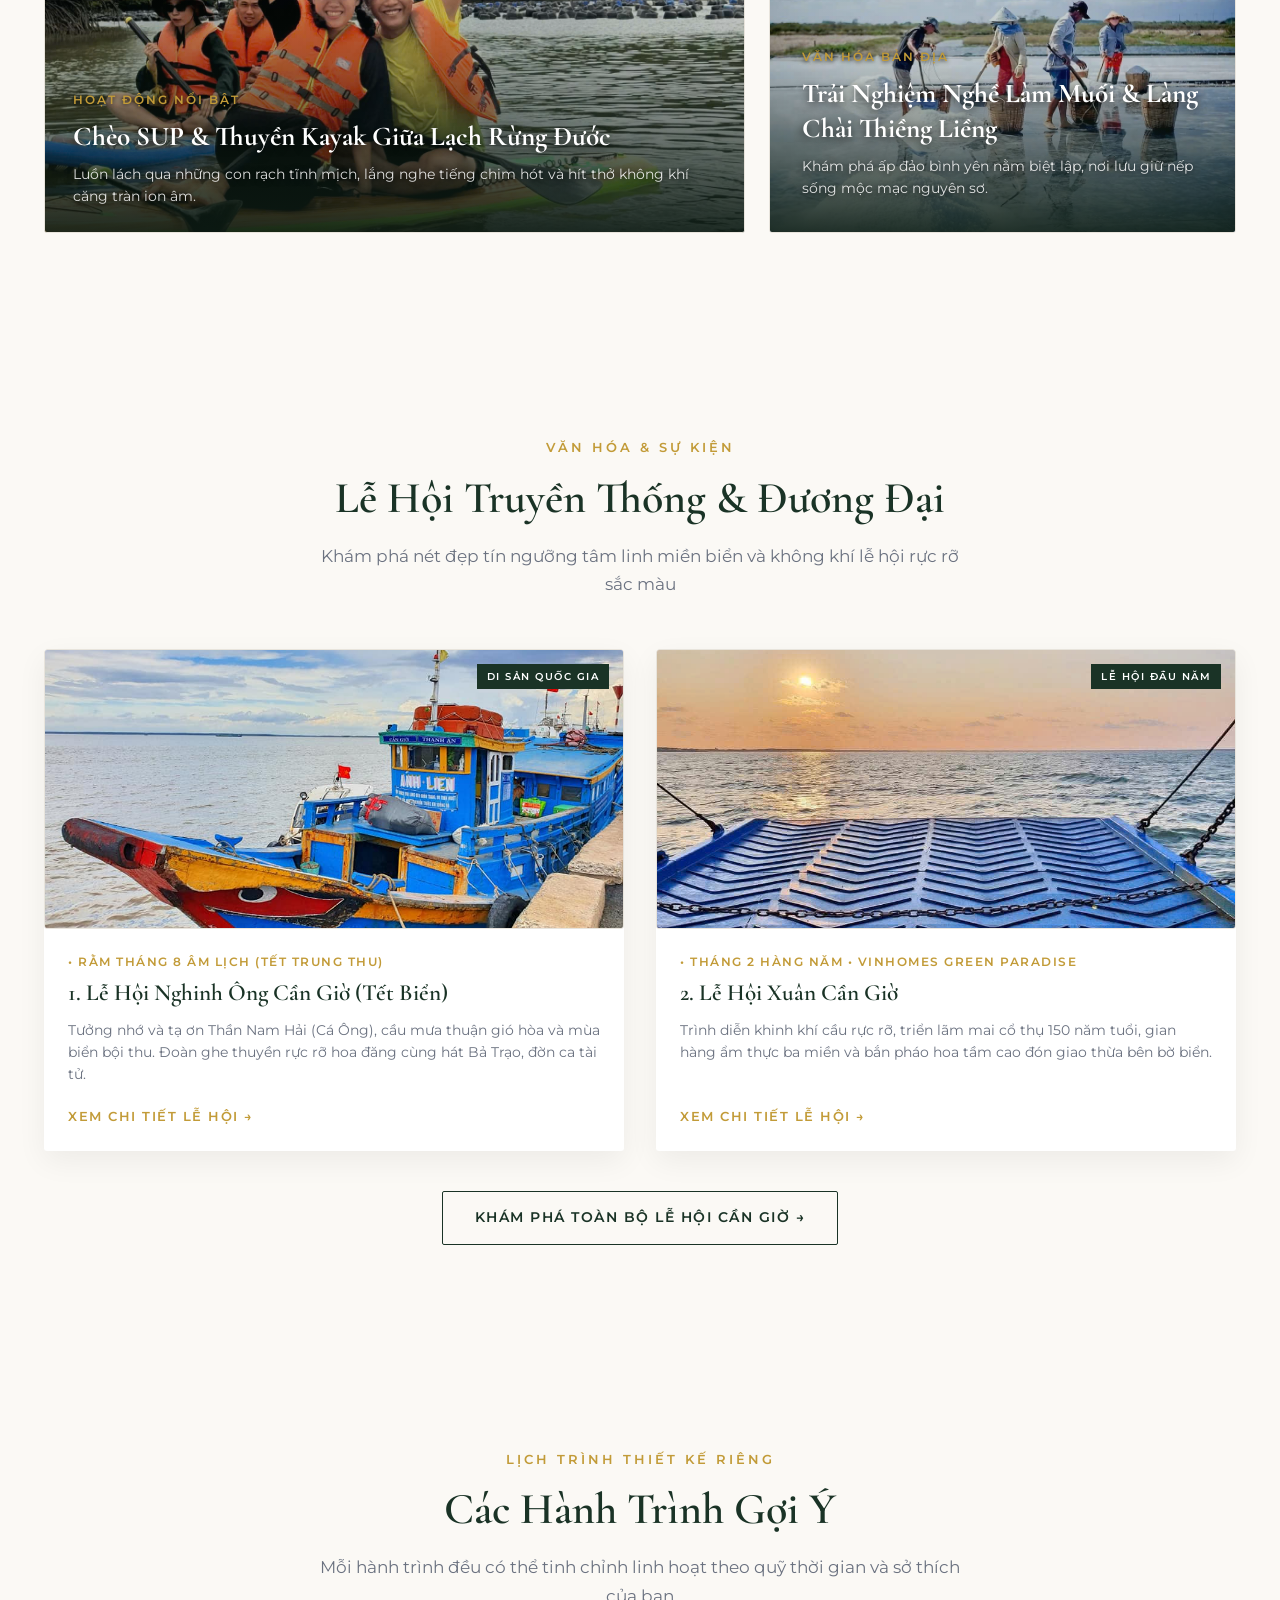
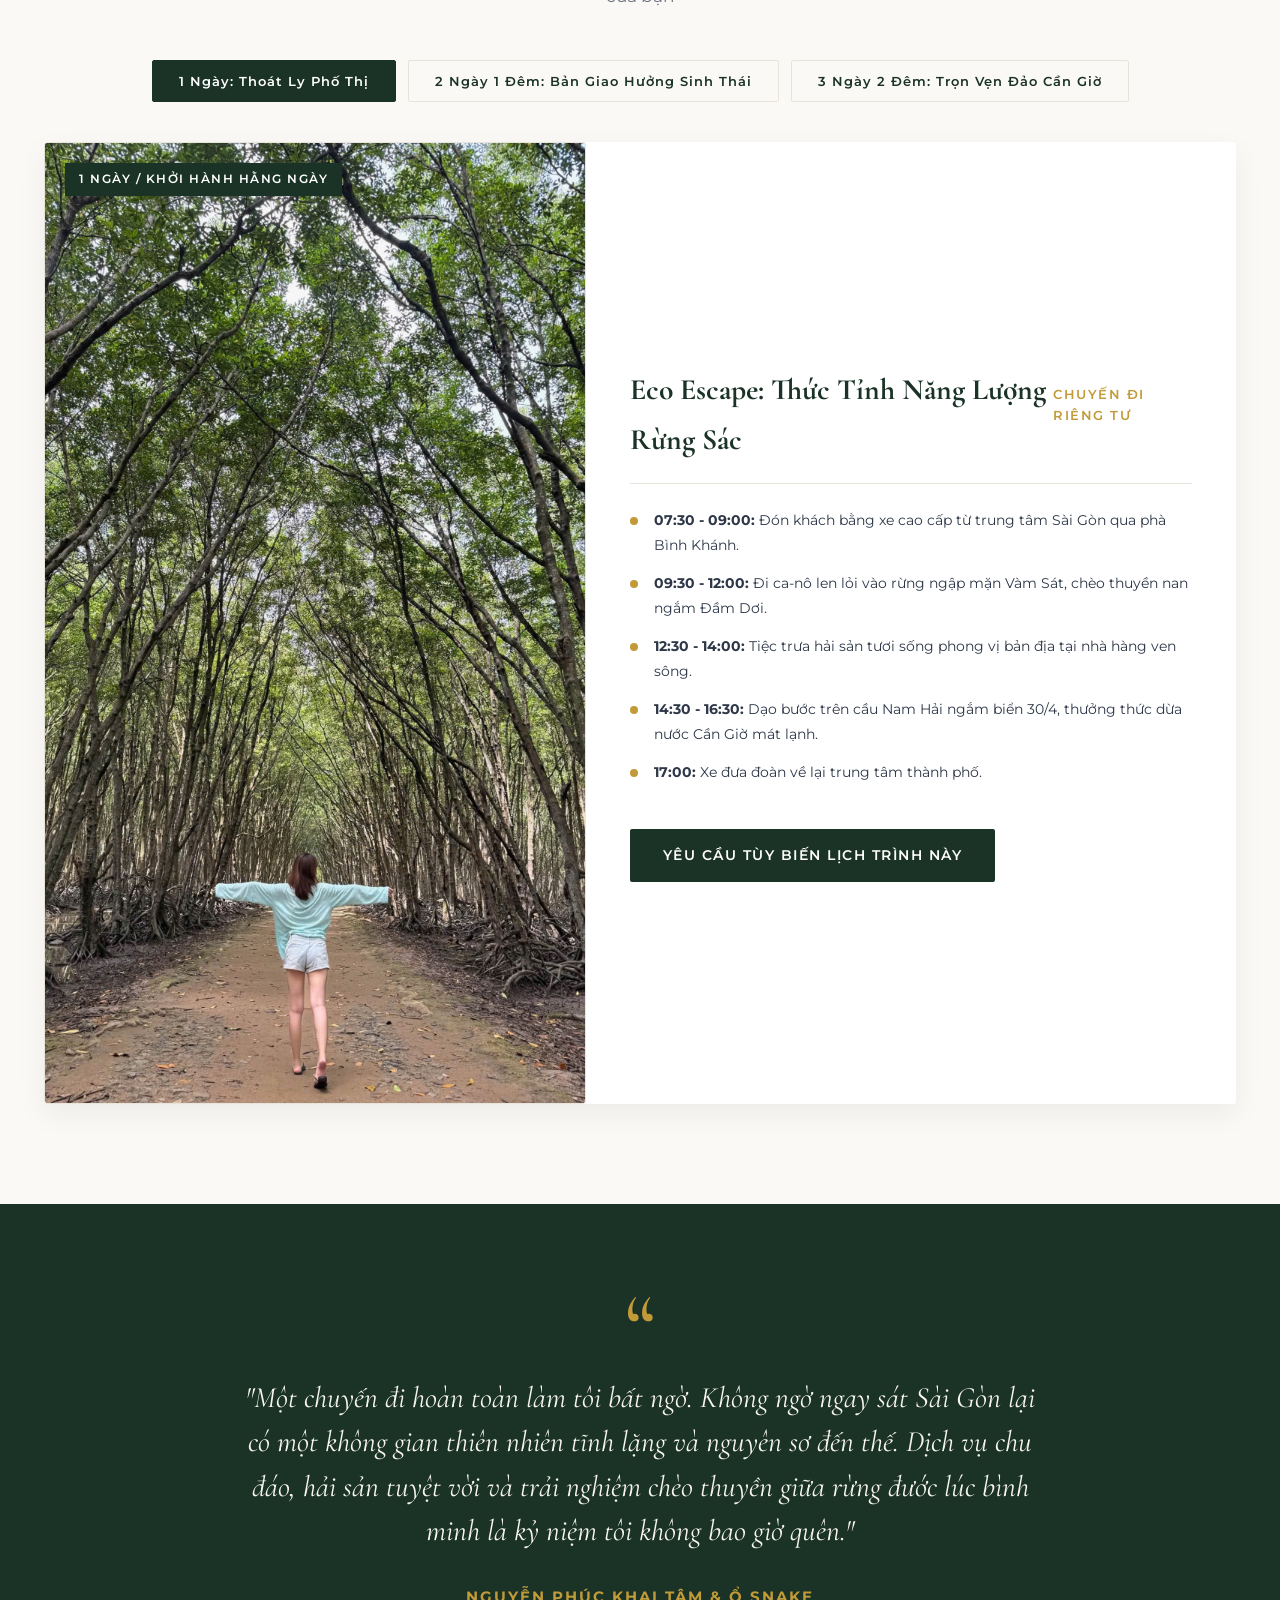
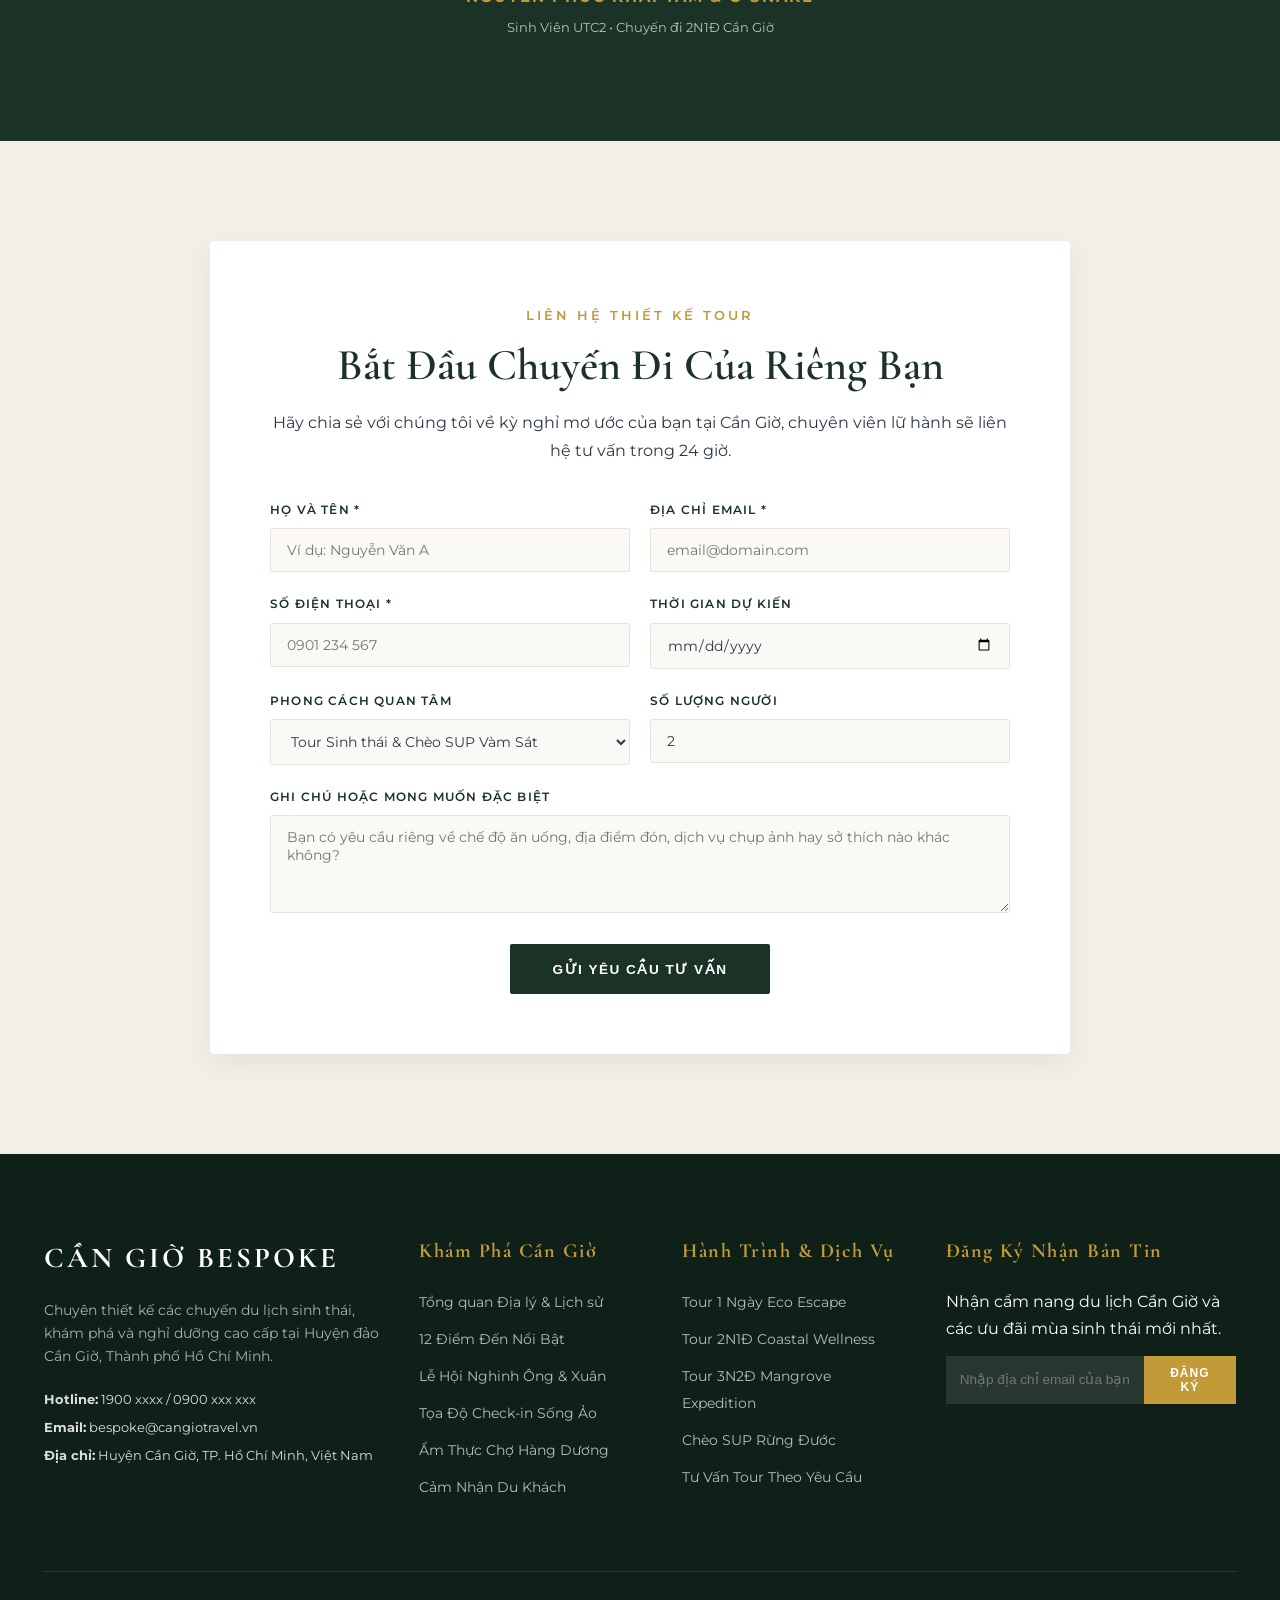
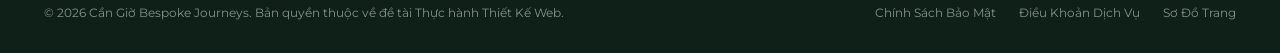
==== commit 917a4fb4: "Complete all website tabs: Check-in, Am Thuc, Lich Trinh, Cam Nhan with online images of Can Gio" ====
--- a/index.html
+++ b/index.html
@@ -30,11 +30,10 @@
                     <li><a href="gioithieu.html">Giới Thiệu</a></li>
                     <li><a href="diadiem.html">Địa Điểm</a></li>
                     <li><a href="lehoi.html">Lễ Hội</a></li>
-                    <li><a href="#testimonials">Check-in</a></li>
-                    <li><a href="#testimonials">Ẩm thực</a></li>
-                    <li><a href="#itineraries">Lịch Trình Thiết Kế</a></li>
-
-                    <li><a href="#testimonials">Cảm Nhận</a></li>
+                    <li><a href="checkin.html">Check-in</a></li>
+                    <li><a href="amthuc.html">Ẩm Thực</a></li>
+                    <li><a href="lichtrinh.html">Lịch Trình</a></li>
+                    <li><a href="camnhan.html">Cảm Nhận</a></li>
                     <li><a href="#contact" class="btn-nav-cta">Thiết Kế Chuyến Đi</a></li>
                 </ul>
             </nav>
@@ -530,22 +529,22 @@
                     <h4>Khám Phá Cần Giờ</h4>
                     <ul>
                         <li><a href="gioithieu.html">Tổng quan Địa lý &amp; Lịch sử</a></li>
-                        <li><a href="#destinations">Khu sinh thái Vàm Sát</a></li>
-                        <li><a href="#destinations">Chiến khu Rừng Sác</a></li>
-                        <li><a href="#destinations">Chợ Hải sản Hàng Dương</a></li>
-                        <li><a href="#destinations">Đảo Khỉ &amp; Cầu Nam Hải</a></li>
-                        <li><a href="#destinations">Ấp đảo Thiềng Liềng</a></li>
+                        <li><a href="diadiem.html">12 Điểm Đến Nổi Bật</a></li>
+                        <li><a href="lehoi.html">Lễ Hội Nghinh Ông &amp; Xuân</a></li>
+                        <li><a href="checkin.html">Tọa Độ Check-in Sống Ảo</a></li>
+                        <li><a href="amthuc.html">Ẩm Thực Chợ Hàng Dương</a></li>
+                        <li><a href="camnhan.html">Cảm Nhận Du Khách</a></li>
                     </ul>
                 </div>
 
                 <div class="footer-col">
                     <h4>Hành Trình &amp; Dịch Vụ</h4>
                     <ul>
-                        <li><a href="#itineraries">Tour 1 Ngày Trong Tuần</a></li>
-                        <li><a href="#itineraries">Nghỉ Dưỡng Cuối Tuần 2N1Đ</a></li>
-                        <li><a href="#experiences">Chèo SUP Rừng Đước</a></li>
-                        <li><a href="#experiences">Du Thuyền Hoàng Hôn</a></li>
-                        <li><a href="#contact">Tư Vấn Tour Doanh Nghiệp</a></li>
+                        <li><a href="lichtrinh.html">Tour 1 Ngày Eco Escape</a></li>
+                        <li><a href="lichtrinh.html">Tour 2N1Đ Coastal Wellness</a></li>
+                        <li><a href="lichtrinh.html">Tour 3N2Đ Mangrove Expedition</a></li>
+                        <li><a href="index.html#experiences">Chèo SUP Rừng Đước</a></li>
+                        <li><a href="index.html#contact">Tư Vấn Tour Theo Yêu Cầu</a></li>
                     </ul>
                 </div>
 
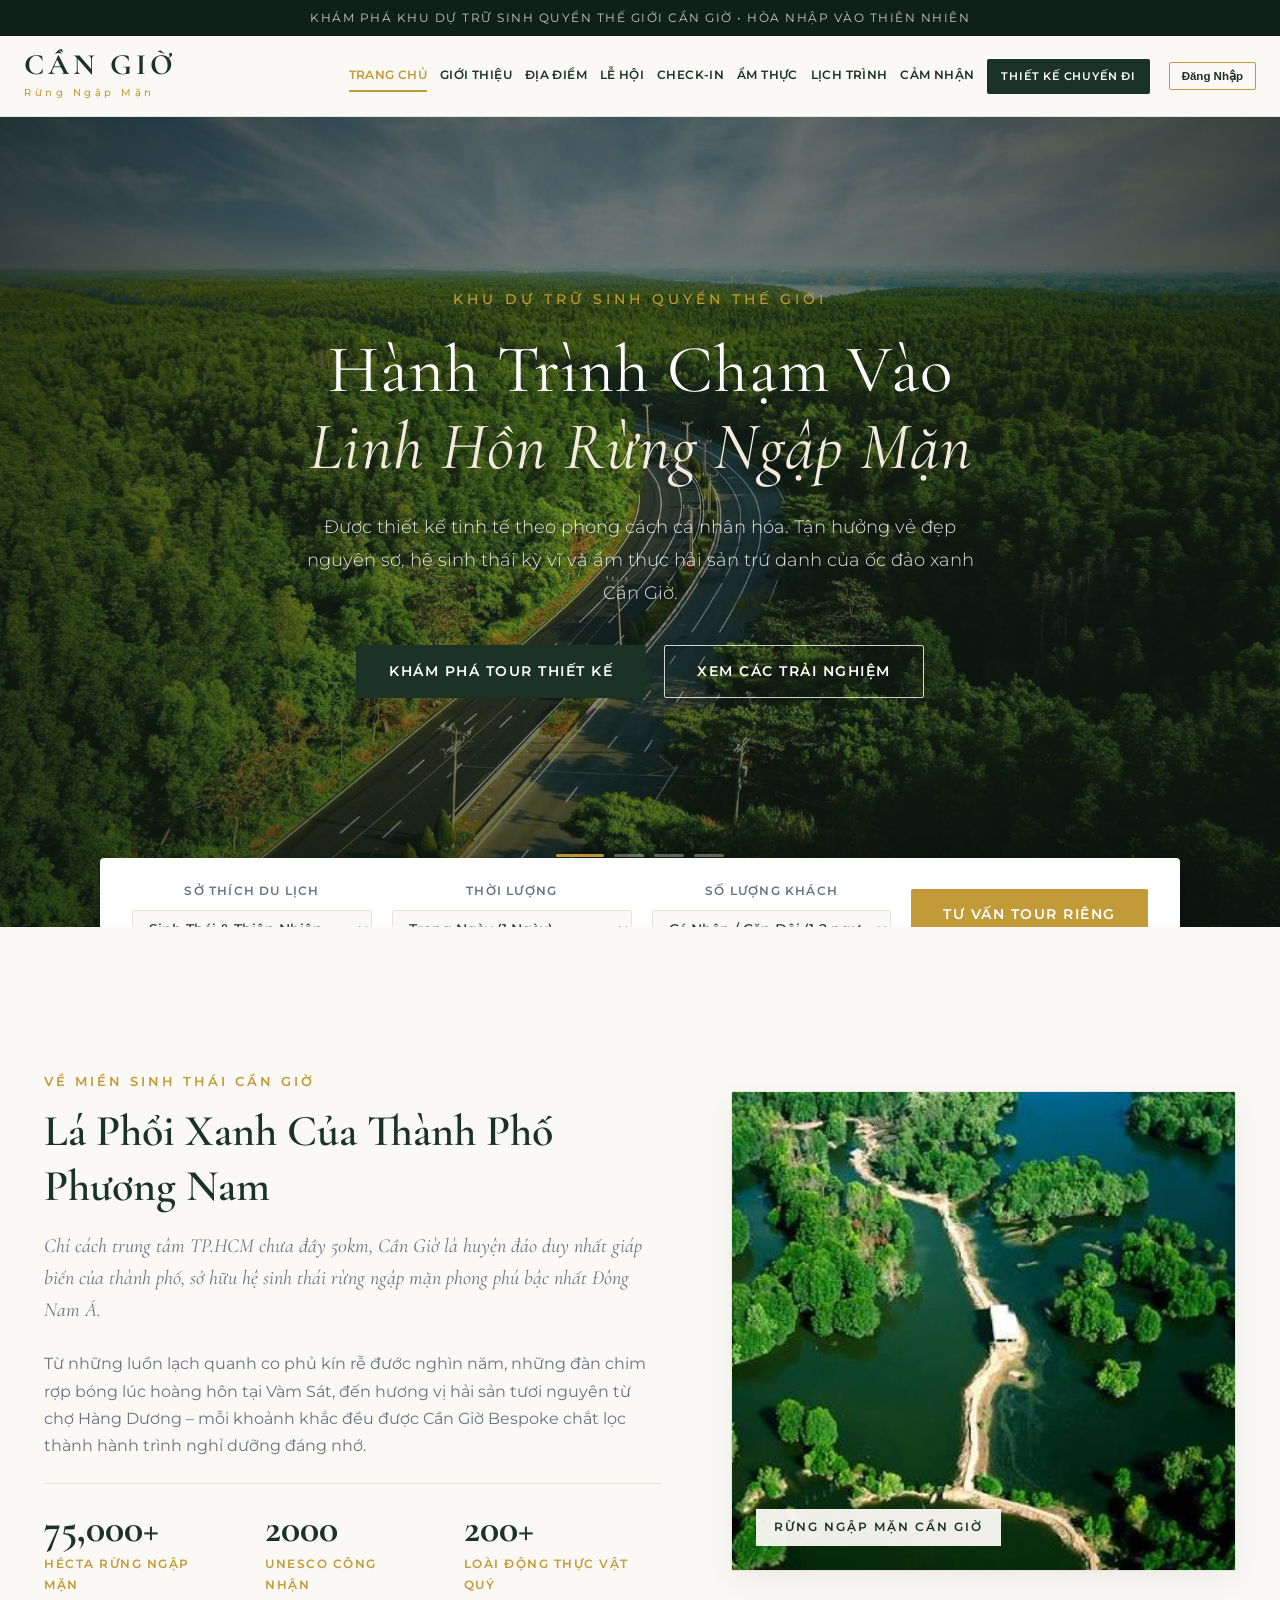
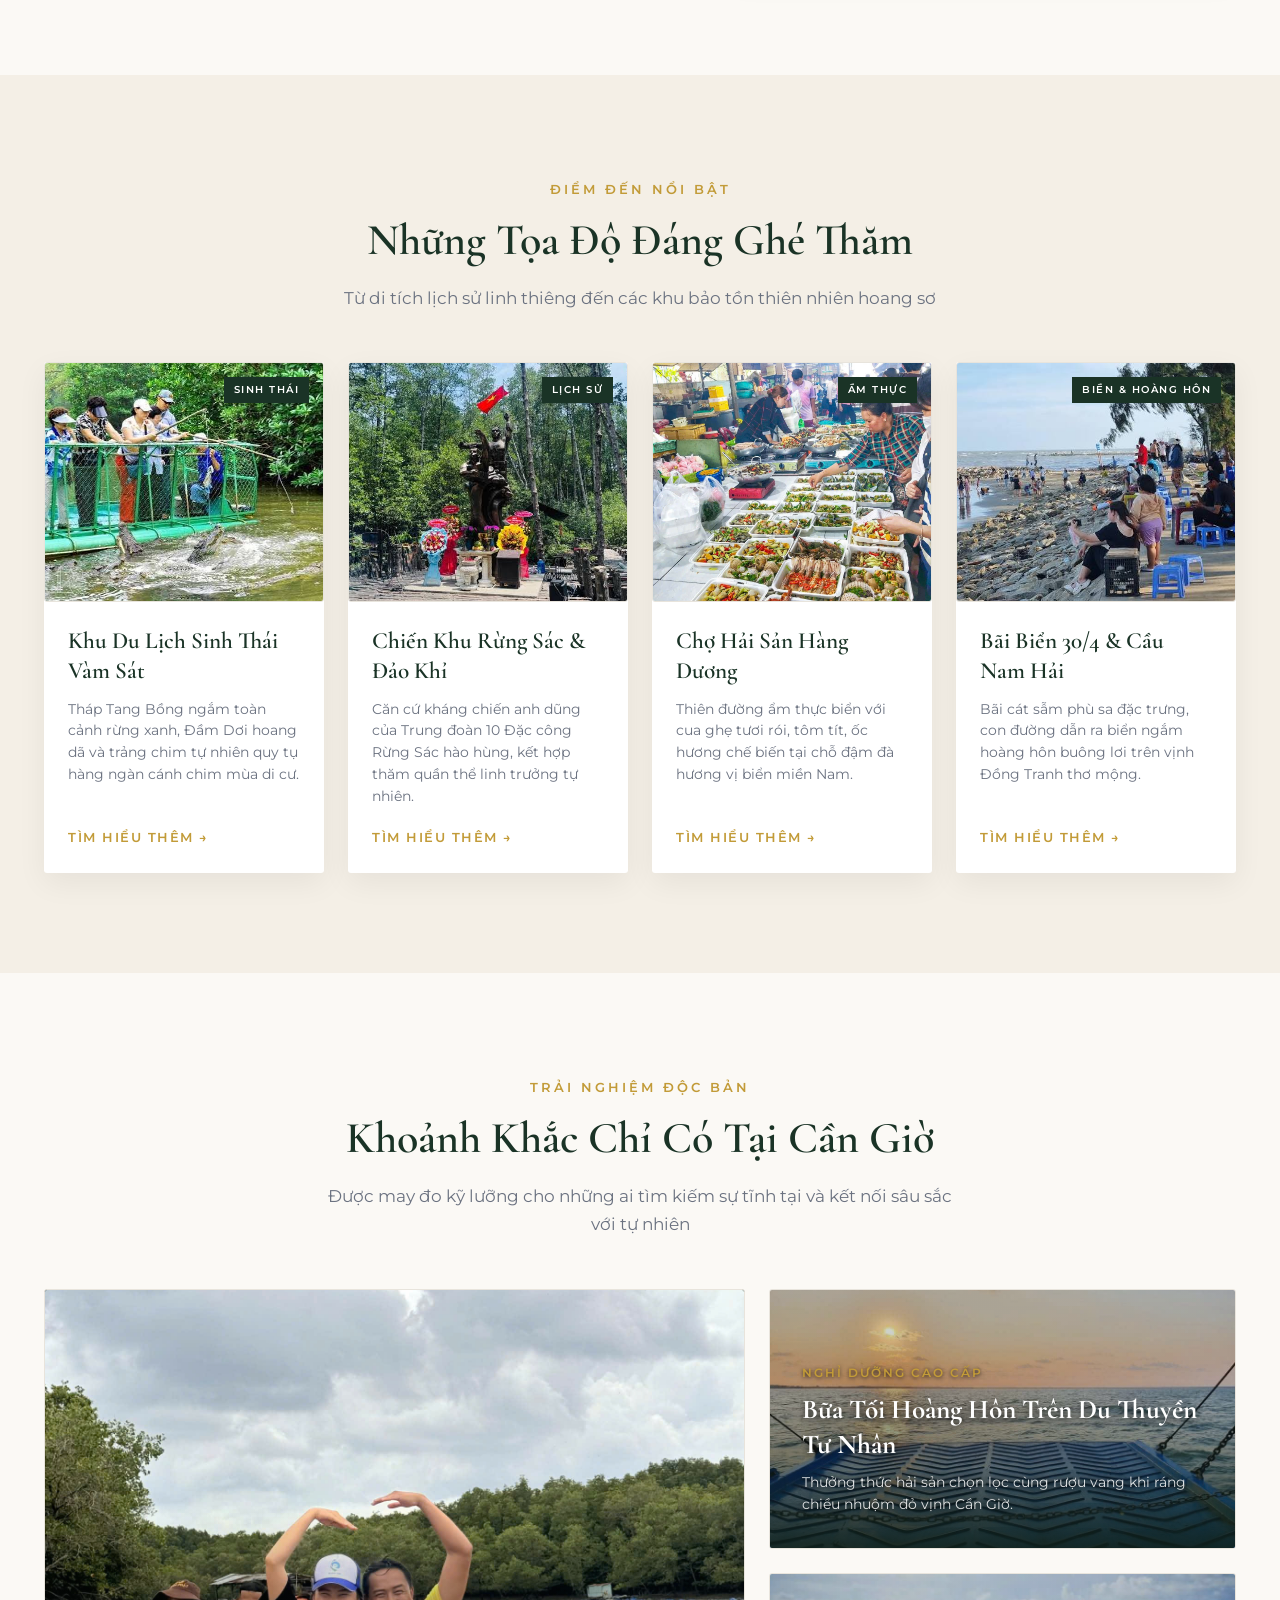
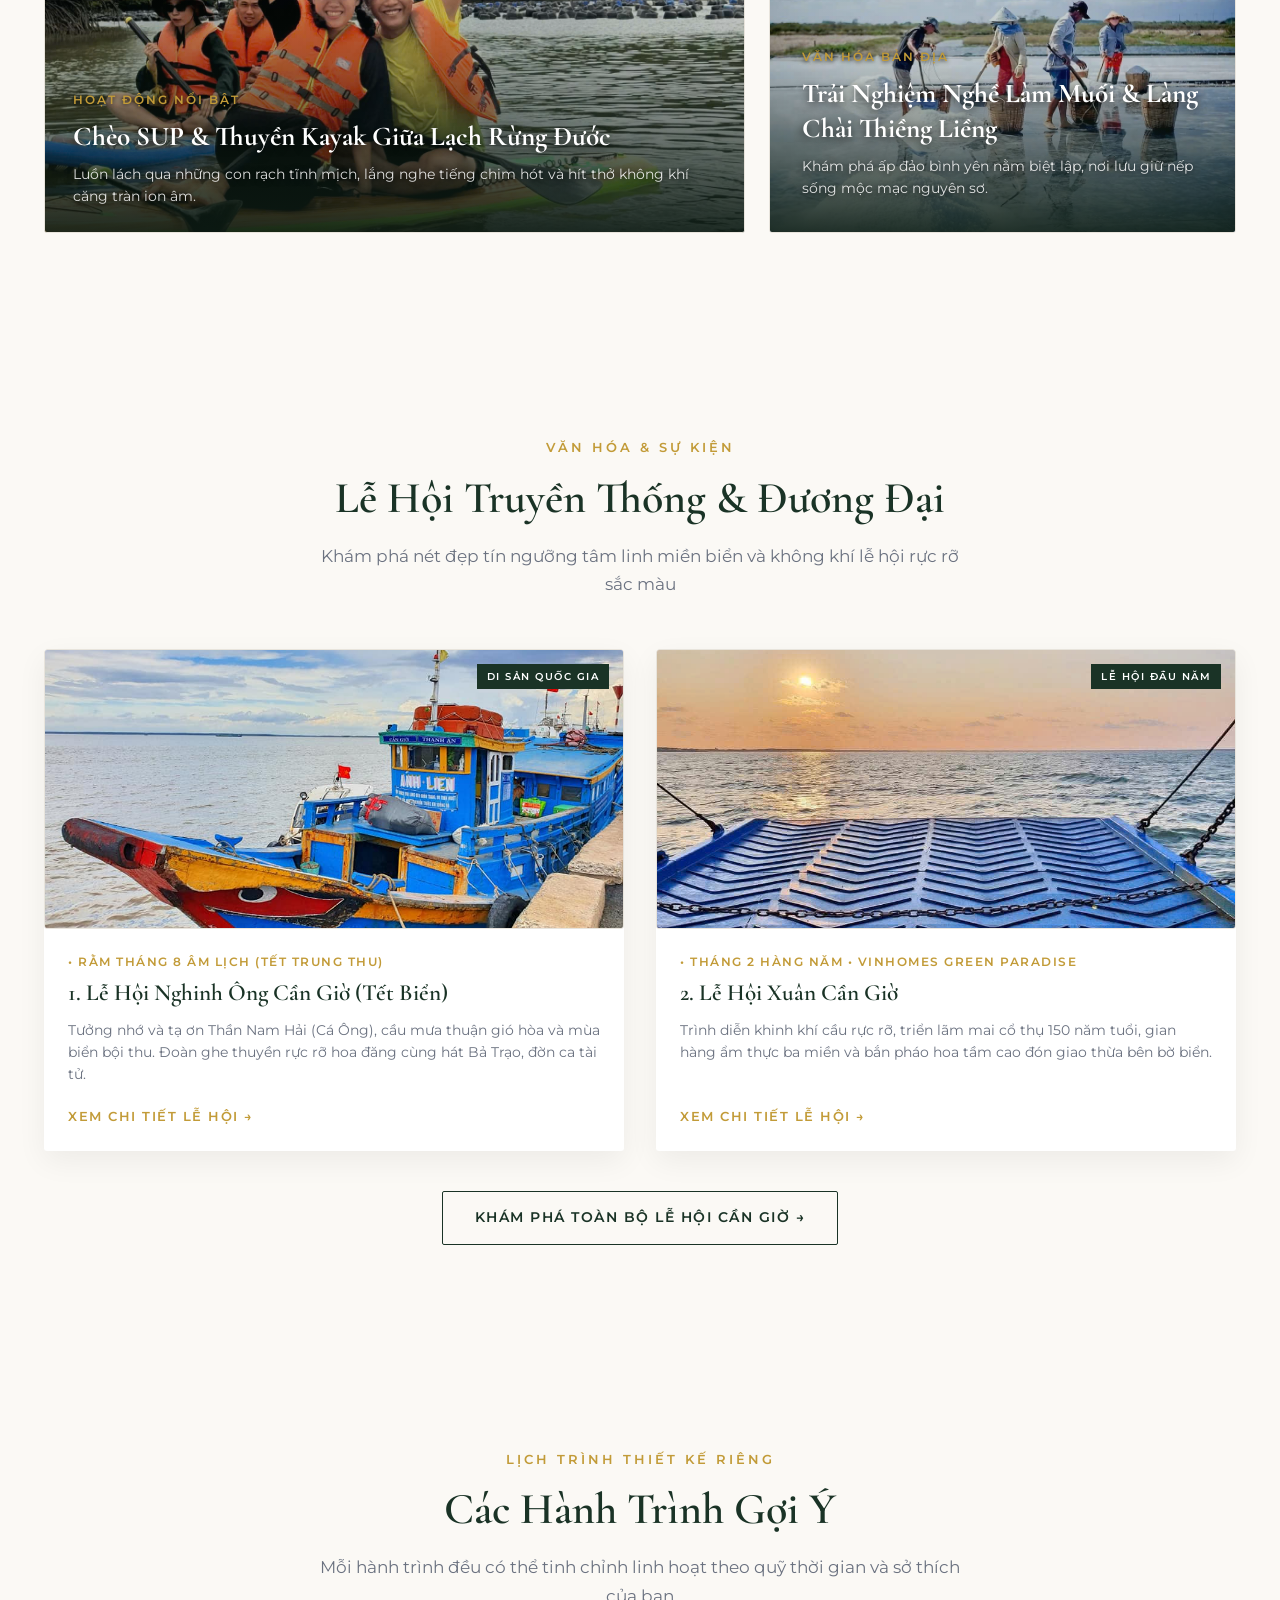
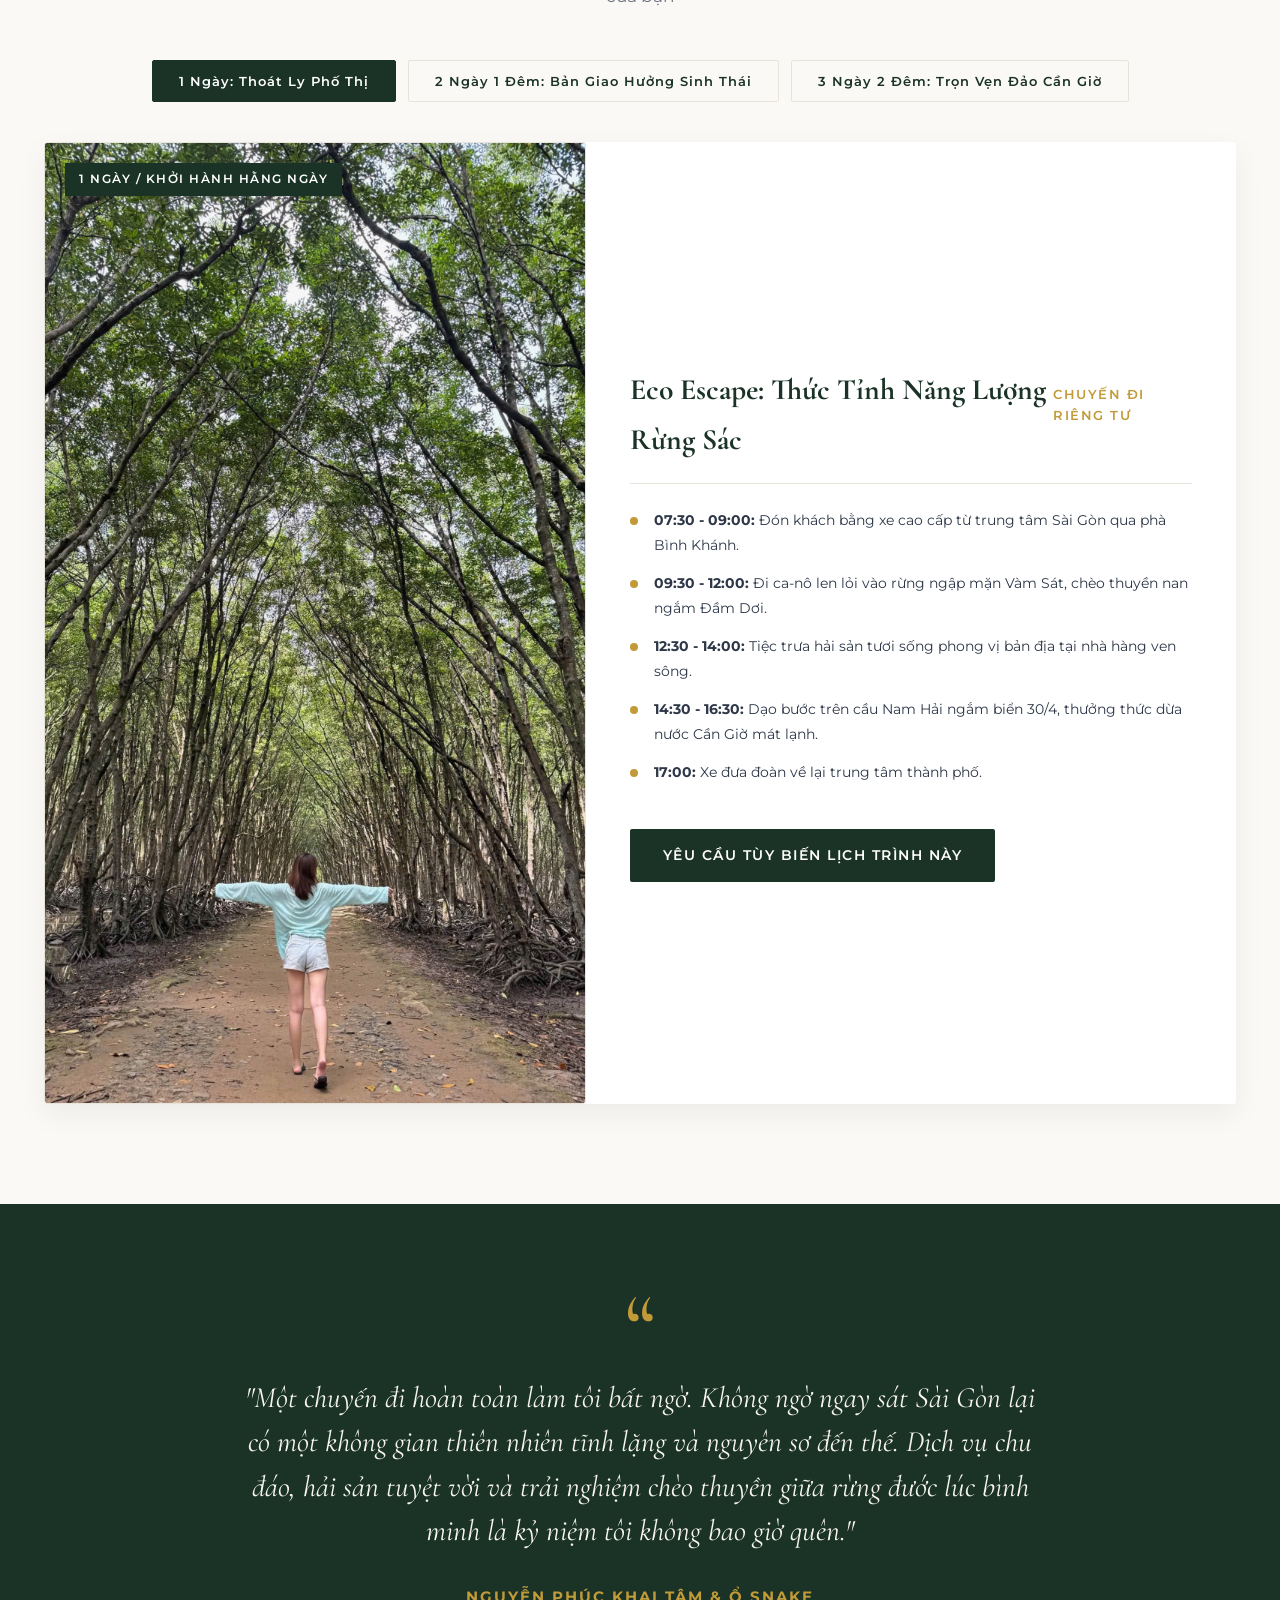
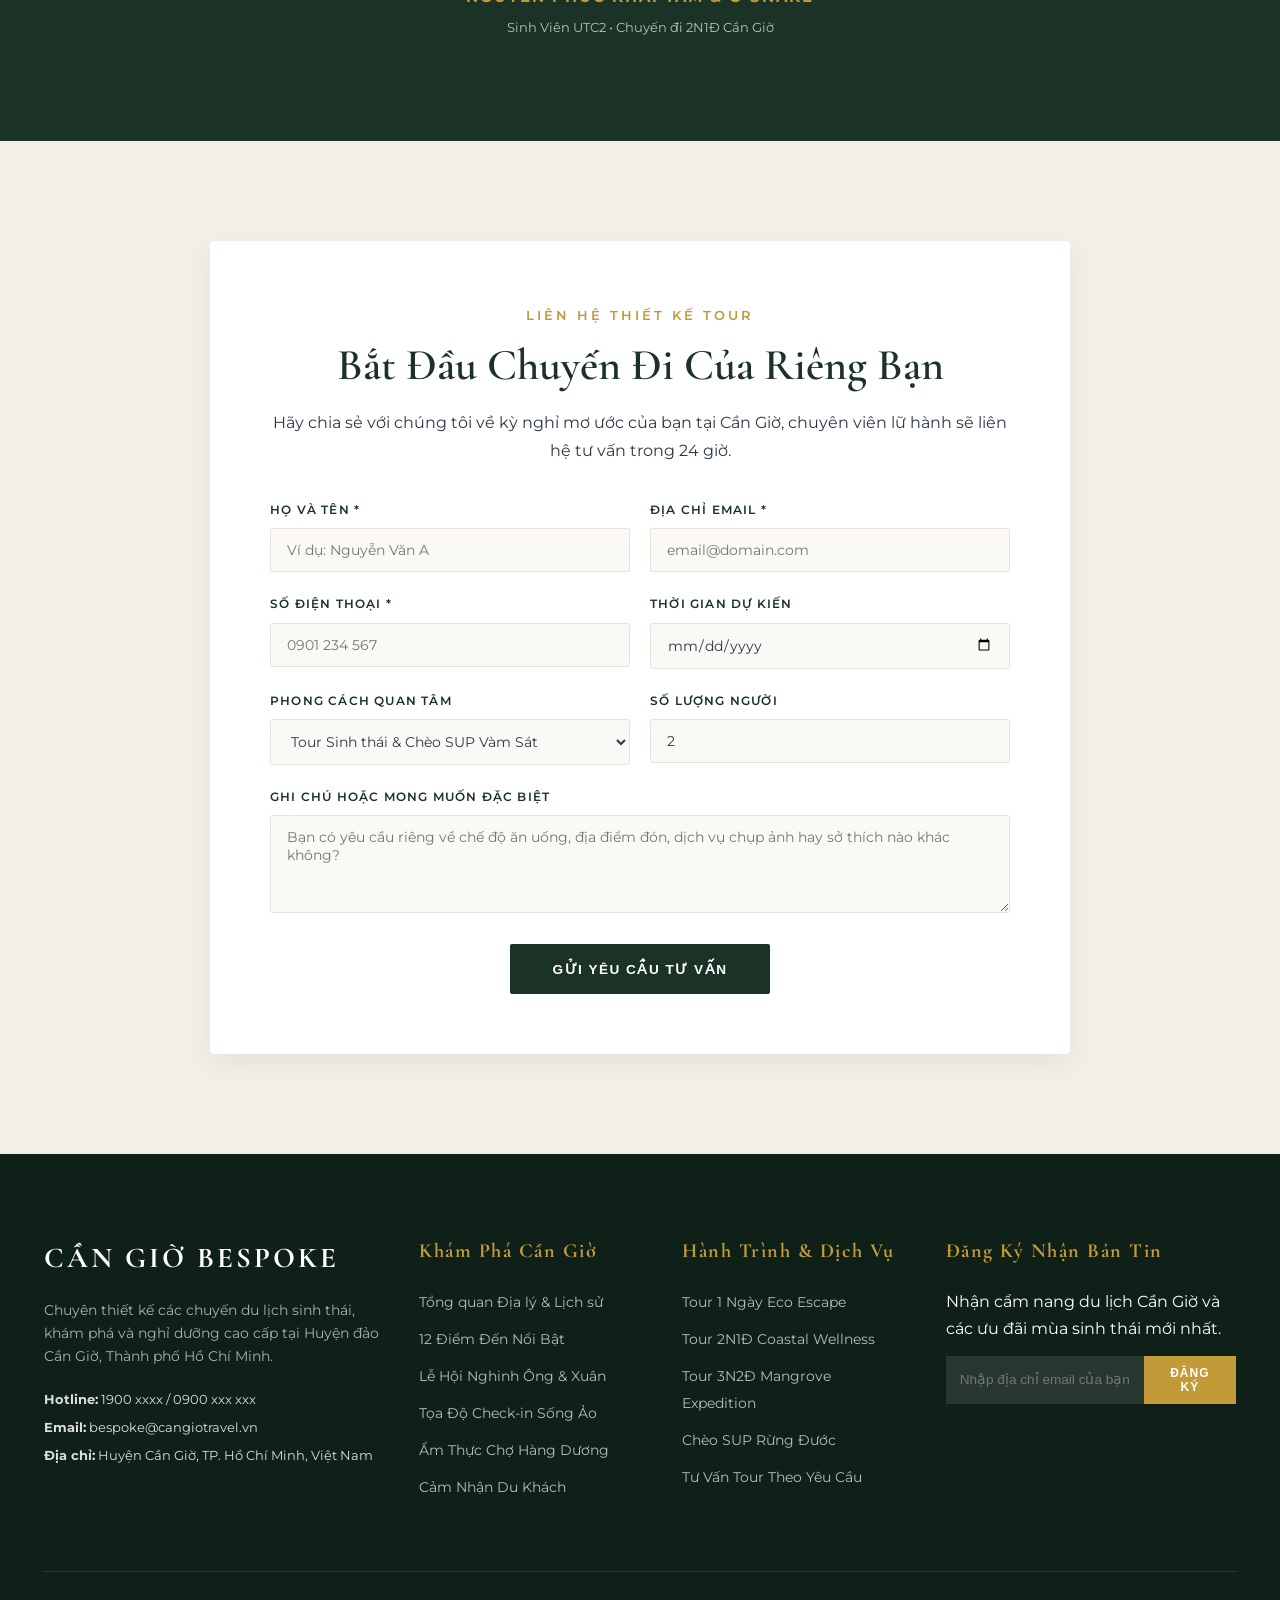
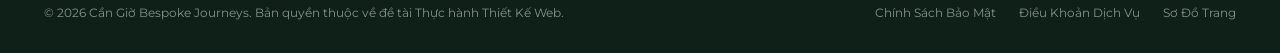
==== commit 5d8376b6: "Add Admin Dashboard, Google Maps integration, User Auth, and Reviews Management system" ====
--- a/index.html
+++ b/index.html
@@ -570,6 +570,7 @@
     </footer>
 
     <!-- Script tương tác -->
+    <script src="Scripts/store.js"></script>
     <script src="Scripts/main.js"></script>
 </body>
 </html>
--- a/Styles/style.css
+++ b/Styles/style.css
@@ -2206,3 +2206,212 @@
         min-height: 300px;
     }
 }
+
+/* ========================================================
+   AUTH WIDGET & MODAL IN NAVBAR
+   ======================================================== */
+.nav-auth-box {
+    display: flex;
+    align-items: center;
+    gap: 8px;
+    margin-left: 6px;
+}
+
+.btn-nav-auth {
+    background: transparent;
+    border: 1px solid var(--accent-gold);
+    color: var(--primary-color) !important;
+    padding: 6px 12px !important;
+    border-radius: 2px;
+    font-size: 0.72rem !important;
+    font-weight: 600 !important;
+    cursor: pointer;
+    white-space: nowrap !important;
+    transition: var(--transition-smooth);
+}
+
+.btn-nav-auth:hover {
+    background: var(--accent-gold);
+    color: #FFFFFF !important;
+}
+
+.btn-nav-admin {
+    background: #1A3026 !important;
+    color: var(--accent-gold) !important;
+    border: 1px solid var(--accent-gold) !important;
+    font-weight: 700 !important;
+}
+
+.user-nav-dropdown {
+    display: inline-flex;
+    align-items: center;
+    gap: 6px;
+    font-size: 0.75rem;
+    font-weight: 600;
+    color: var(--primary-color);
+    white-space: nowrap;
+}
+
+.btn-logout-small {
+    background: none;
+    border: none;
+    color: #E53E3E;
+    font-size: 0.72rem;
+    cursor: pointer;
+    padding: 2px 4px;
+    text-decoration: underline;
+}
+
+/* Card Actions with Maps */
+.card-footer-actions {
+    display: flex;
+    justify-content: space-between;
+    align-items: center;
+    margin-top: 14px;
+    padding-top: 10px;
+    border-top: 1px dashed rgba(0, 0, 0, 0.08);
+}
+
+.btn-card-map {
+    background: transparent;
+    border: 1px solid #CBD5E0;
+    color: #2B6CB0;
+    padding: 5px 10px;
+    border-radius: 3px;
+    font-size: 0.75rem;
+    font-weight: 600;
+    cursor: pointer;
+    transition: all 0.2s;
+    display: inline-flex;
+    align-items: center;
+    gap: 4px;
+}
+
+.btn-card-map:hover {
+    background: #EBF8FF;
+    border-color: #3182CE;
+}
+
+/* Global Auth & Maps Modal */
+.cg-modal-overlay {
+    display: none;
+    position: fixed;
+    inset: 0;
+    background: rgba(10, 25, 18, 0.7);
+    backdrop-filter: blur(4px);
+    z-index: 10000;
+    align-items: center;
+    justify-content: center;
+    padding: 20px;
+}
+
+.cg-modal-overlay.open {
+    display: flex;
+}
+
+.cg-modal-content {
+    background: #FFFFFF;
+    border-radius: 4px;
+    width: 100%;
+    max-width: 480px;
+    box-shadow: 0 20px 45px rgba(0, 0, 0, 0.3);
+    overflow: hidden;
+    animation: modalFadeIn 0.3s ease;
+}
+
+@keyframes modalFadeIn {
+    from { opacity: 0; transform: translateY(-15px); }
+    to { opacity: 1; transform: translateY(0); }
+}
+
+.cg-modal-header {
+    background: var(--primary-color);
+    color: #FFFFFF;
+    padding: 16px 24px;
+    display: flex;
+    justify-content: space-between;
+    align-items: center;
+}
+
+.cg-modal-header h4 {
+    font-family: var(--font-heading);
+    font-size: 1.4rem;
+    margin: 0;
+}
+
+.cg-modal-close {
+    background: none;
+    border: none;
+    color: #FFFFFF;
+    font-size: 1.6rem;
+    cursor: pointer;
+    line-height: 1;
+}
+
+.cg-modal-body {
+    padding: 24px;
+}
+
+.auth-tabs-toggle {
+    display: flex;
+    border-bottom: 2px solid #E2E8F0;
+    margin-bottom: 20px;
+}
+
+.auth-tab-btn {
+    flex: 1;
+    padding: 10px;
+    background: none;
+    border: none;
+    font-size: 0.85rem;
+    font-weight: 600;
+    color: var(--text-muted);
+    cursor: pointer;
+    border-bottom: 2px solid transparent;
+    margin-bottom: -2px;
+}
+
+.auth-tab-btn.active {
+    color: var(--primary-color);
+    border-bottom-color: var(--accent-gold);
+}
+
+.auth-form-group {
+    margin-bottom: 14px;
+}
+
+.auth-form-group label {
+    display: block;
+    font-size: 0.78rem;
+    font-weight: 600;
+    text-transform: uppercase;
+    color: var(--primary-color);
+    margin-bottom: 4px;
+}
+
+.auth-form-group input {
+    width: 100%;
+    padding: 10px 14px;
+    border: 1px solid #CBD5E0;
+    border-radius: 3px;
+    font-size: 0.9rem;
+    font-family: var(--font-body);
+}
+
+.btn-auth-action {
+    width: 100%;
+    background: var(--primary-color);
+    color: #FFFFFF;
+    border: none;
+    padding: 12px;
+    font-weight: 600;
+    border-radius: 3px;
+    cursor: pointer;
+    margin-top: 10px;
+    font-size: 0.9rem;
+    transition: background 0.3s;
+}
+
+.btn-auth-action:hover {
+    background: var(--accent-gold);
+}
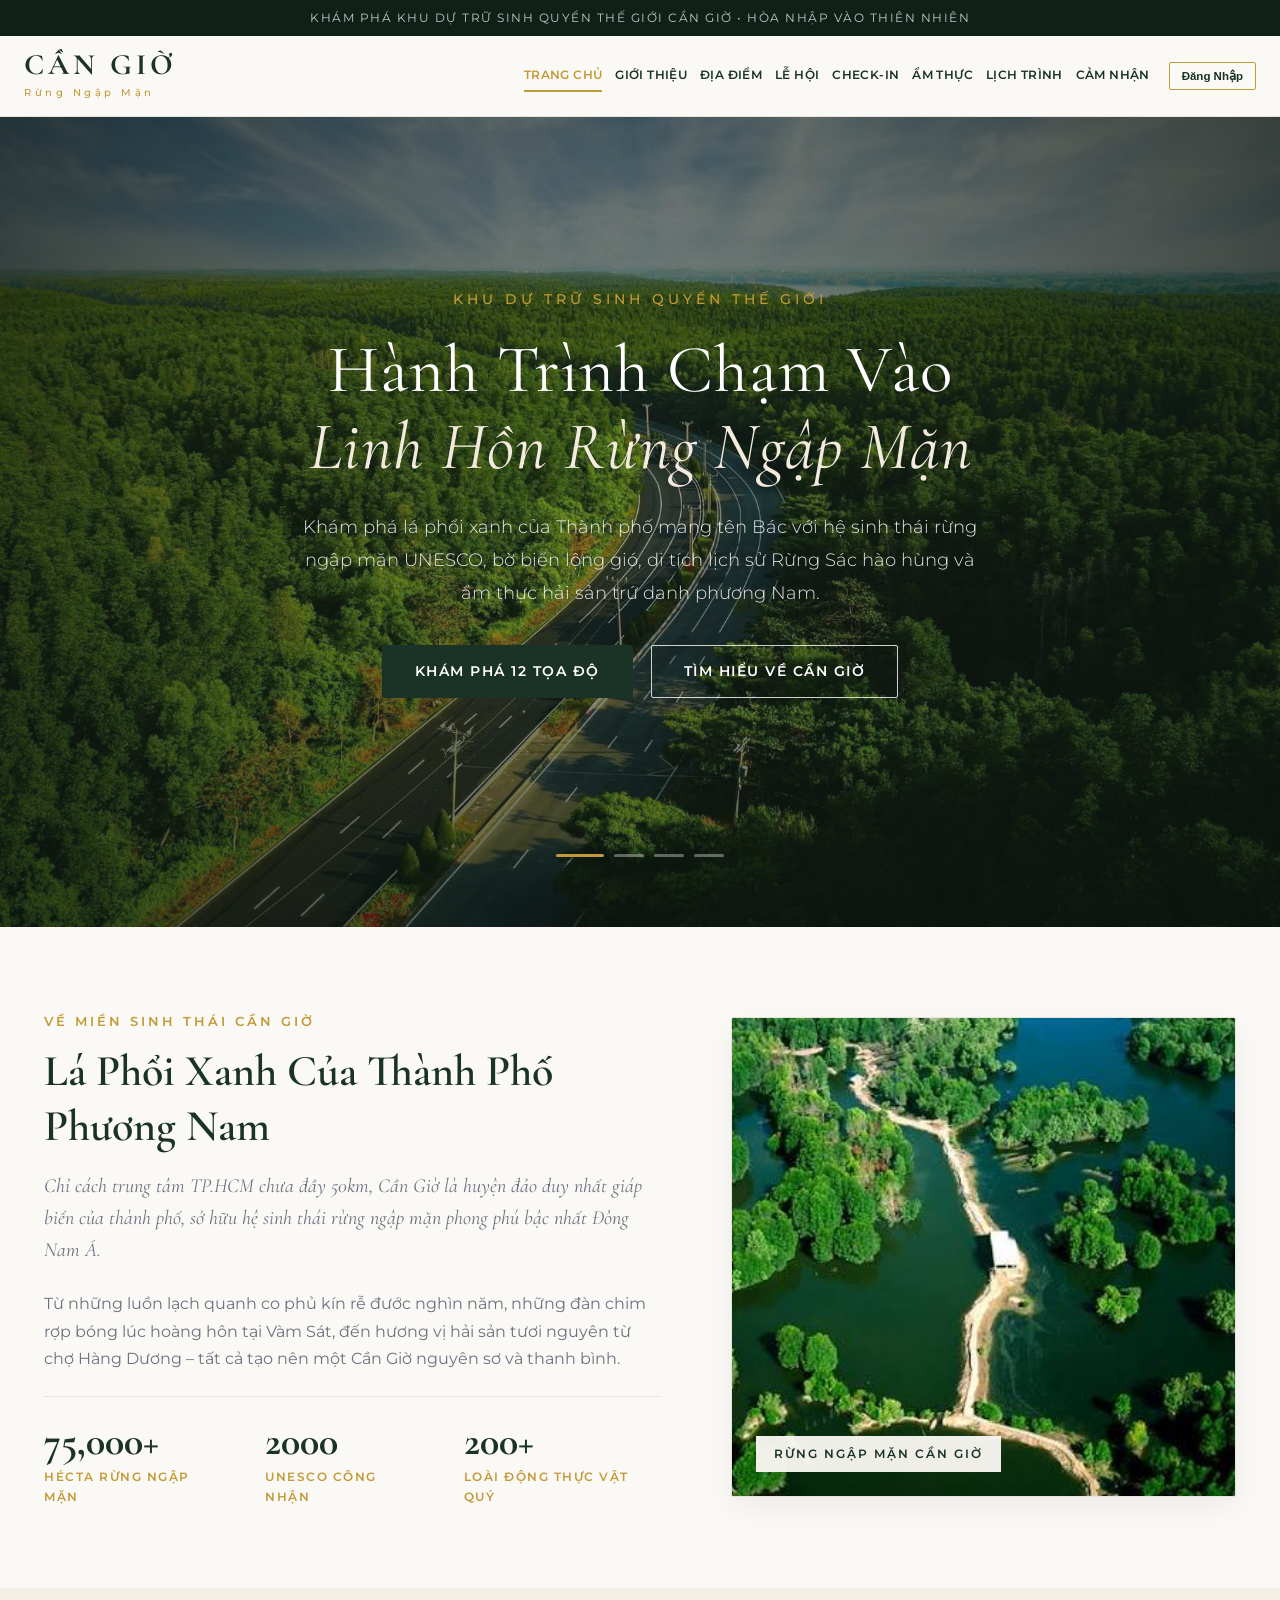
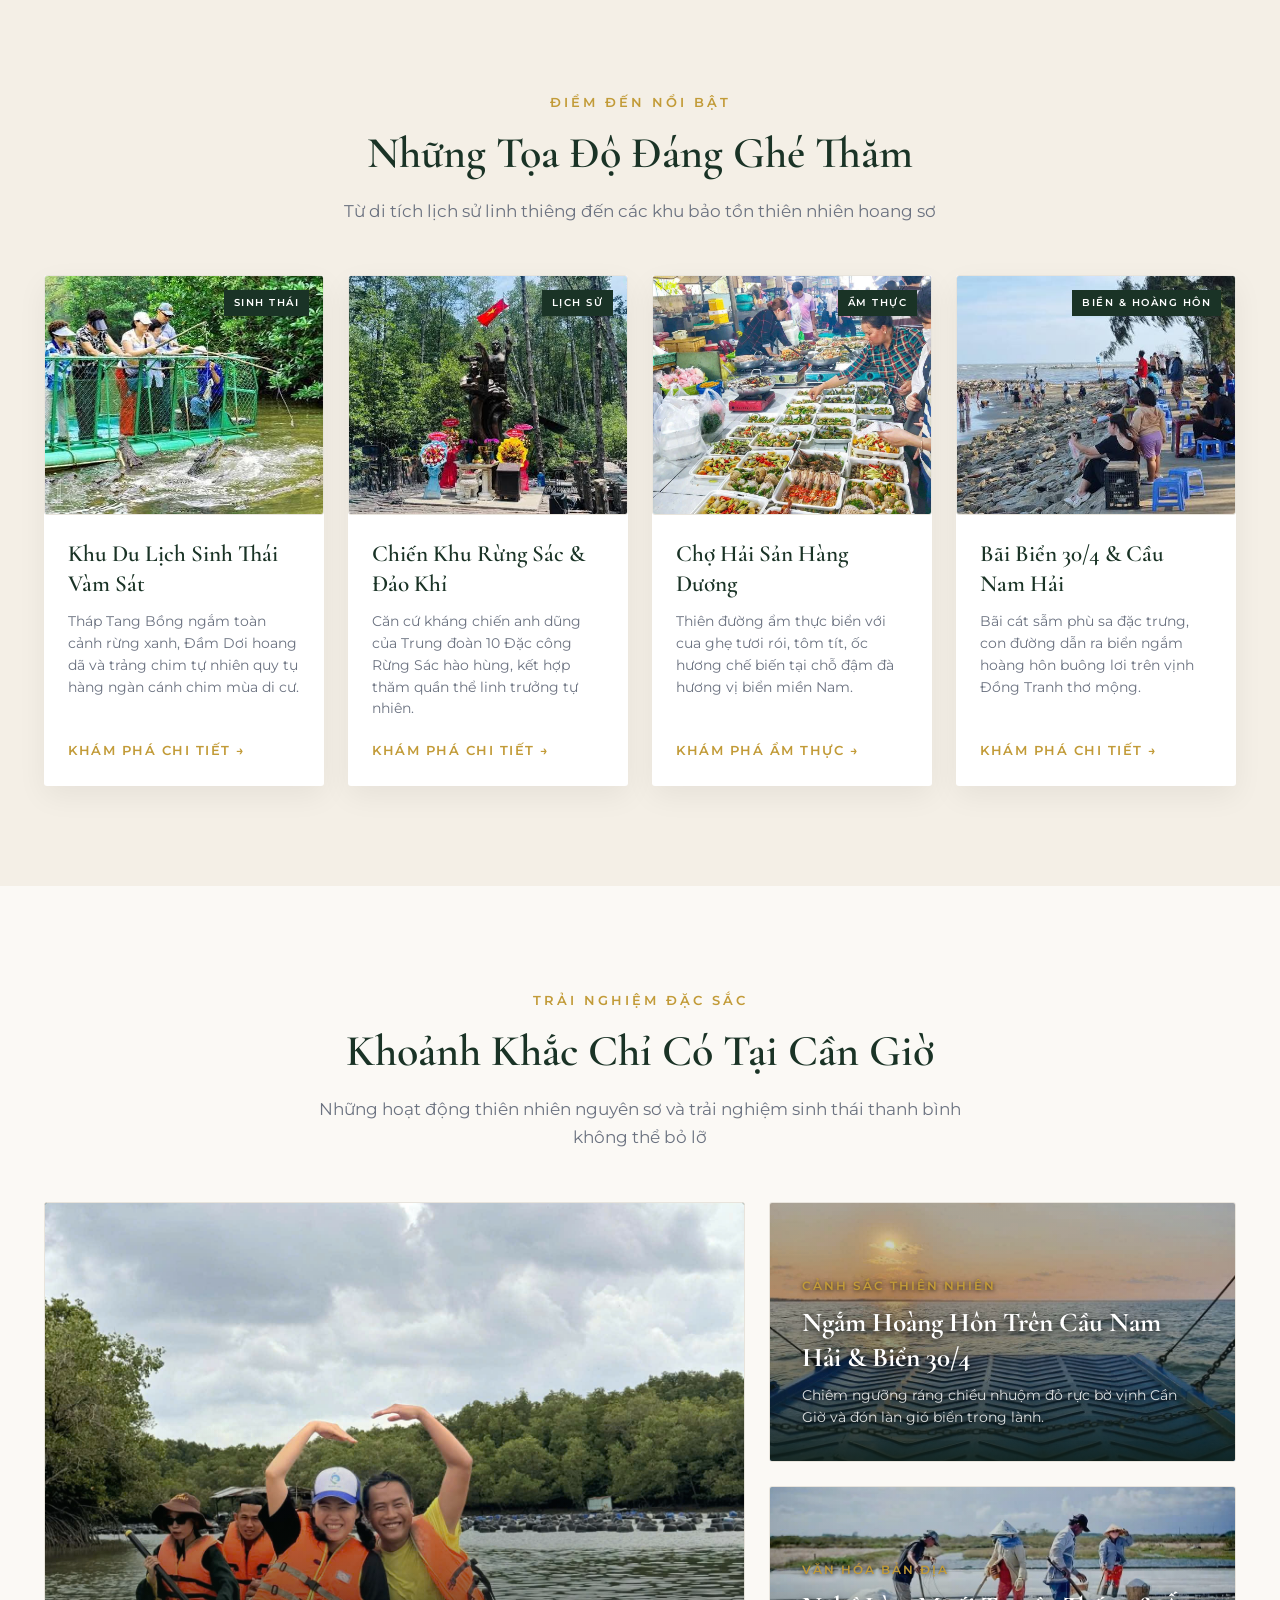
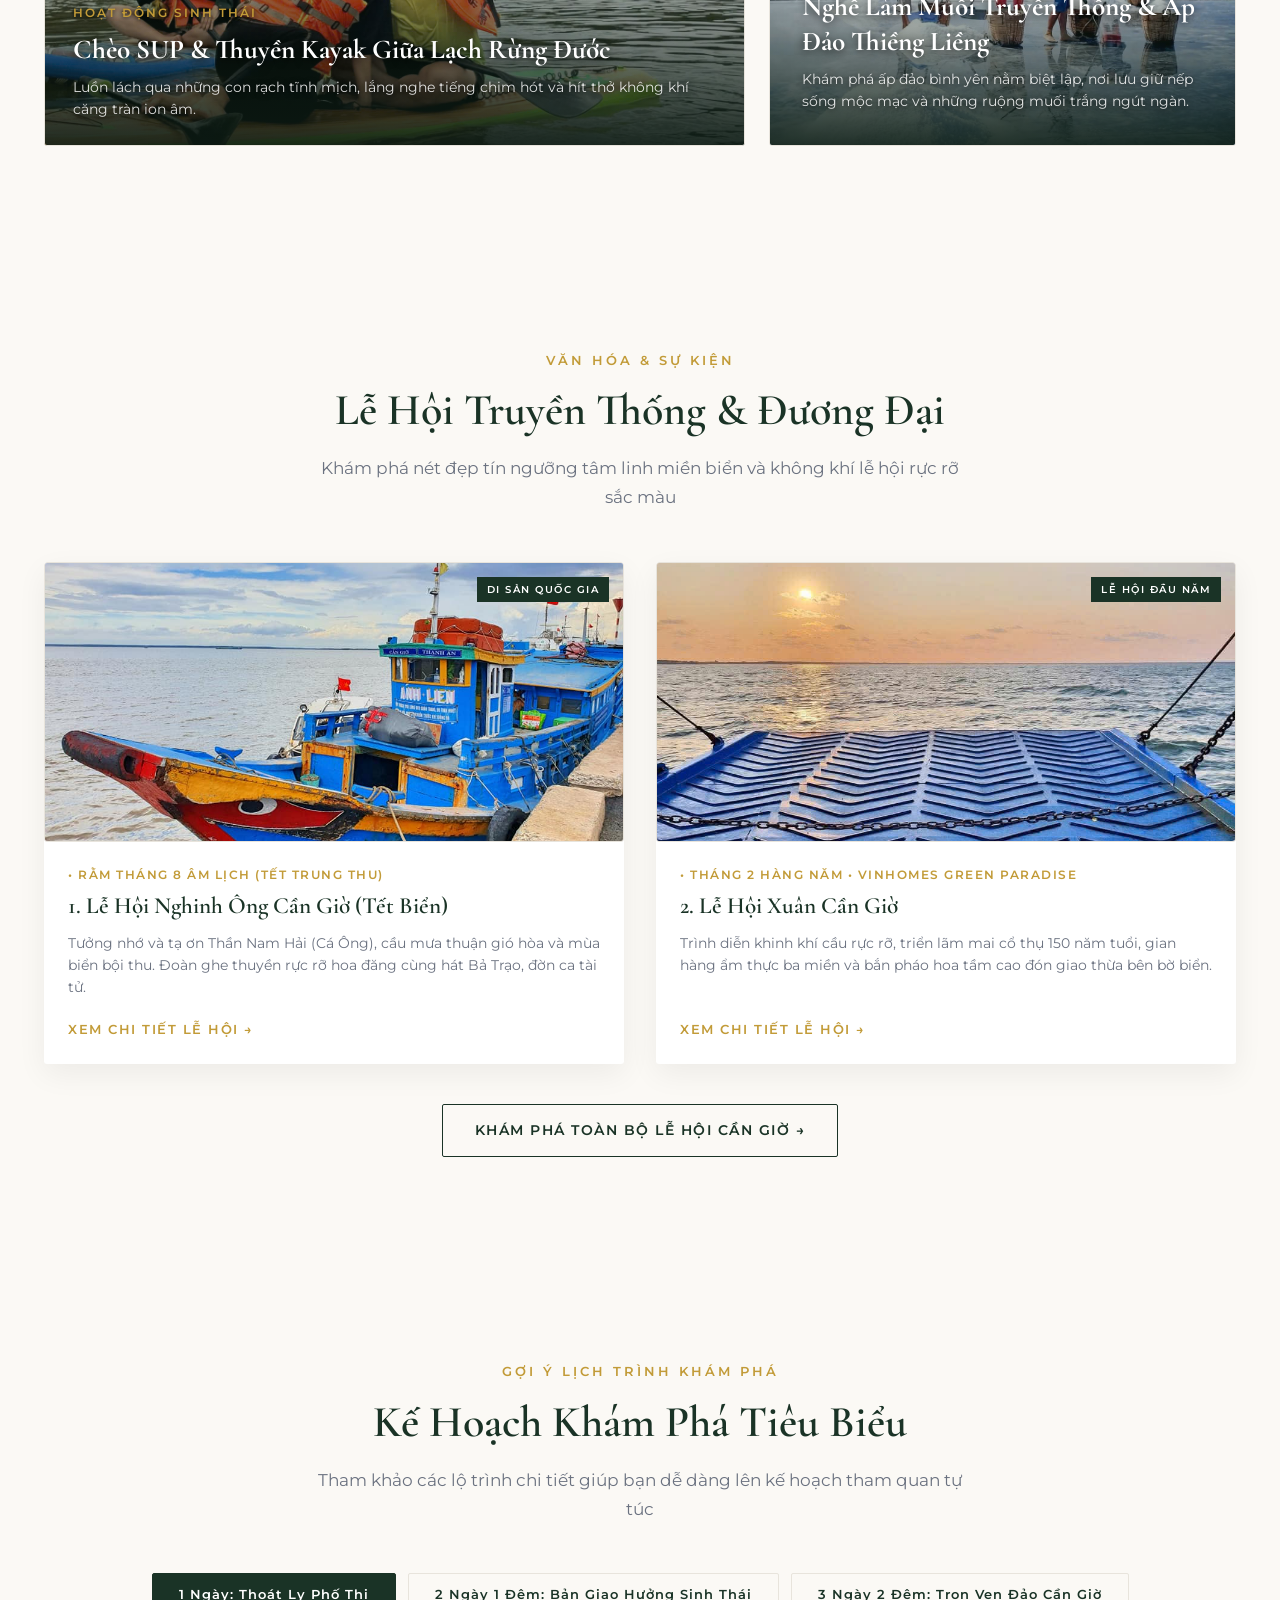
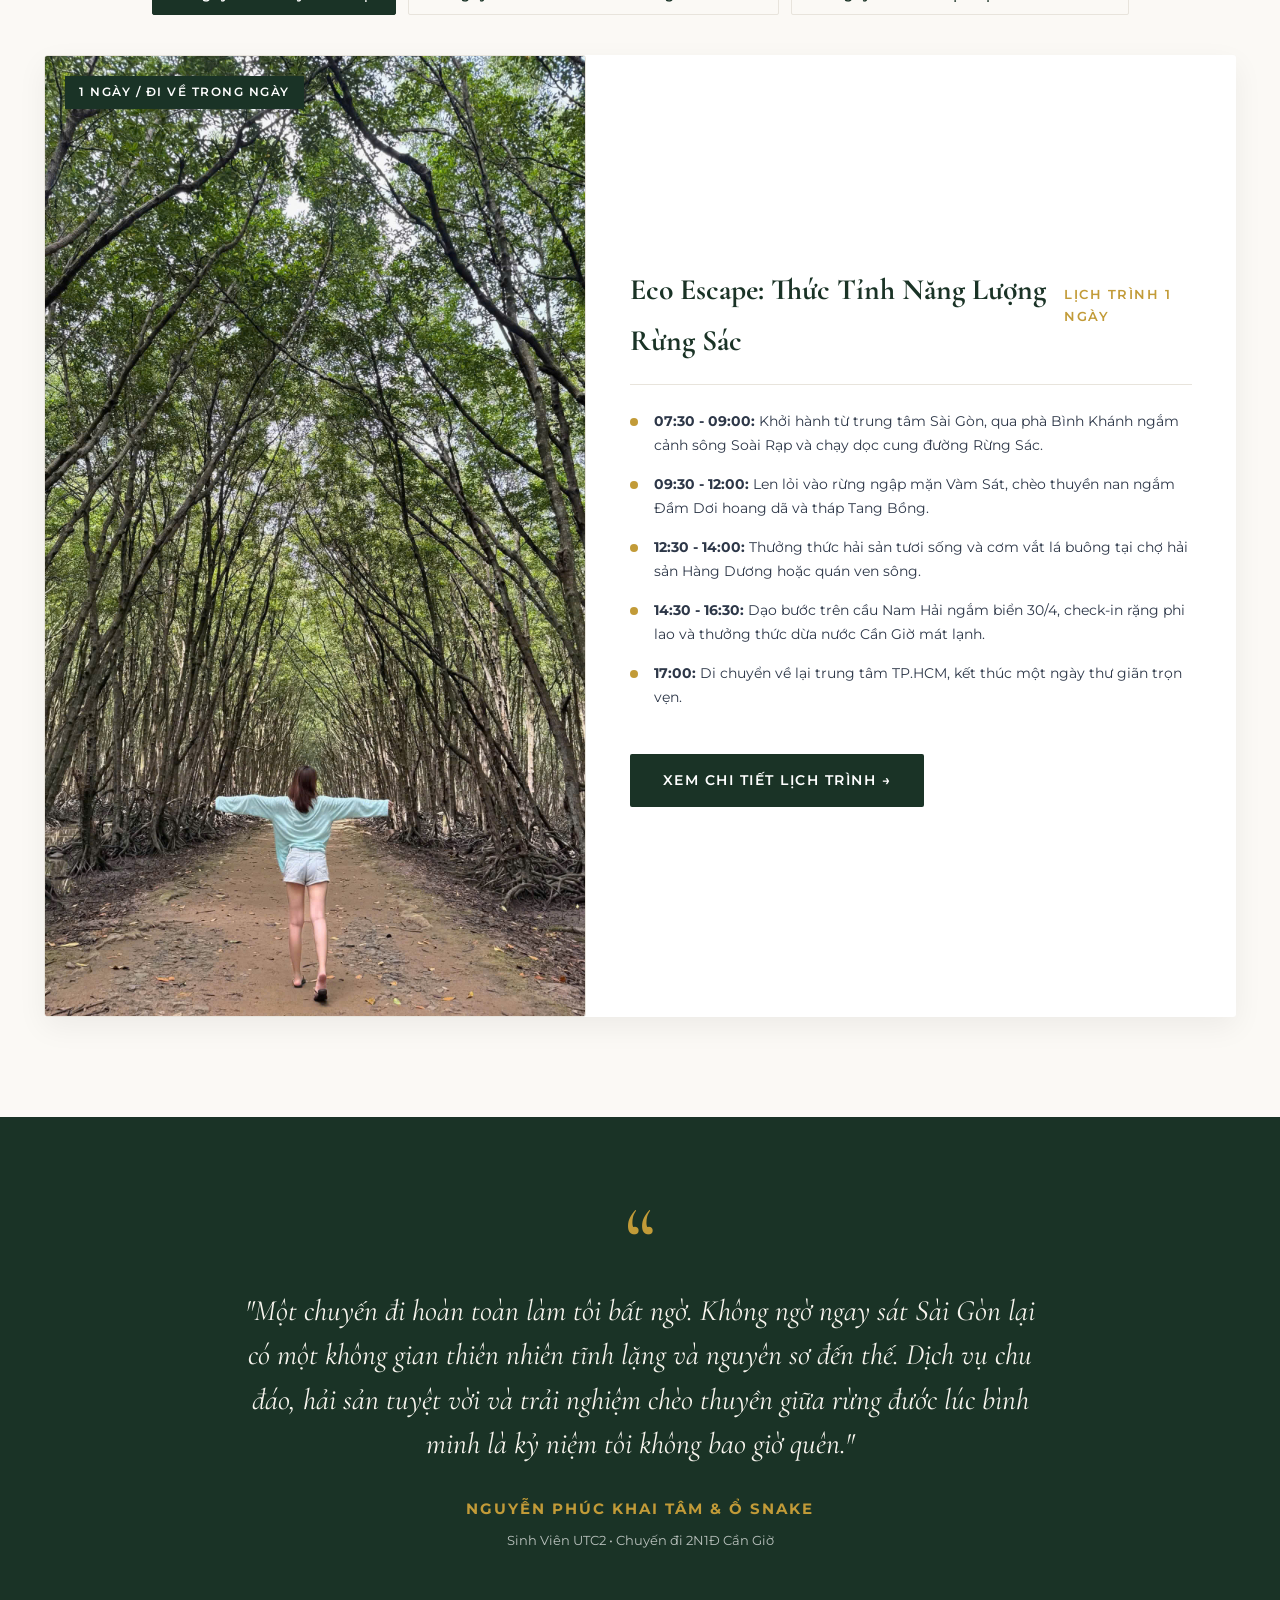
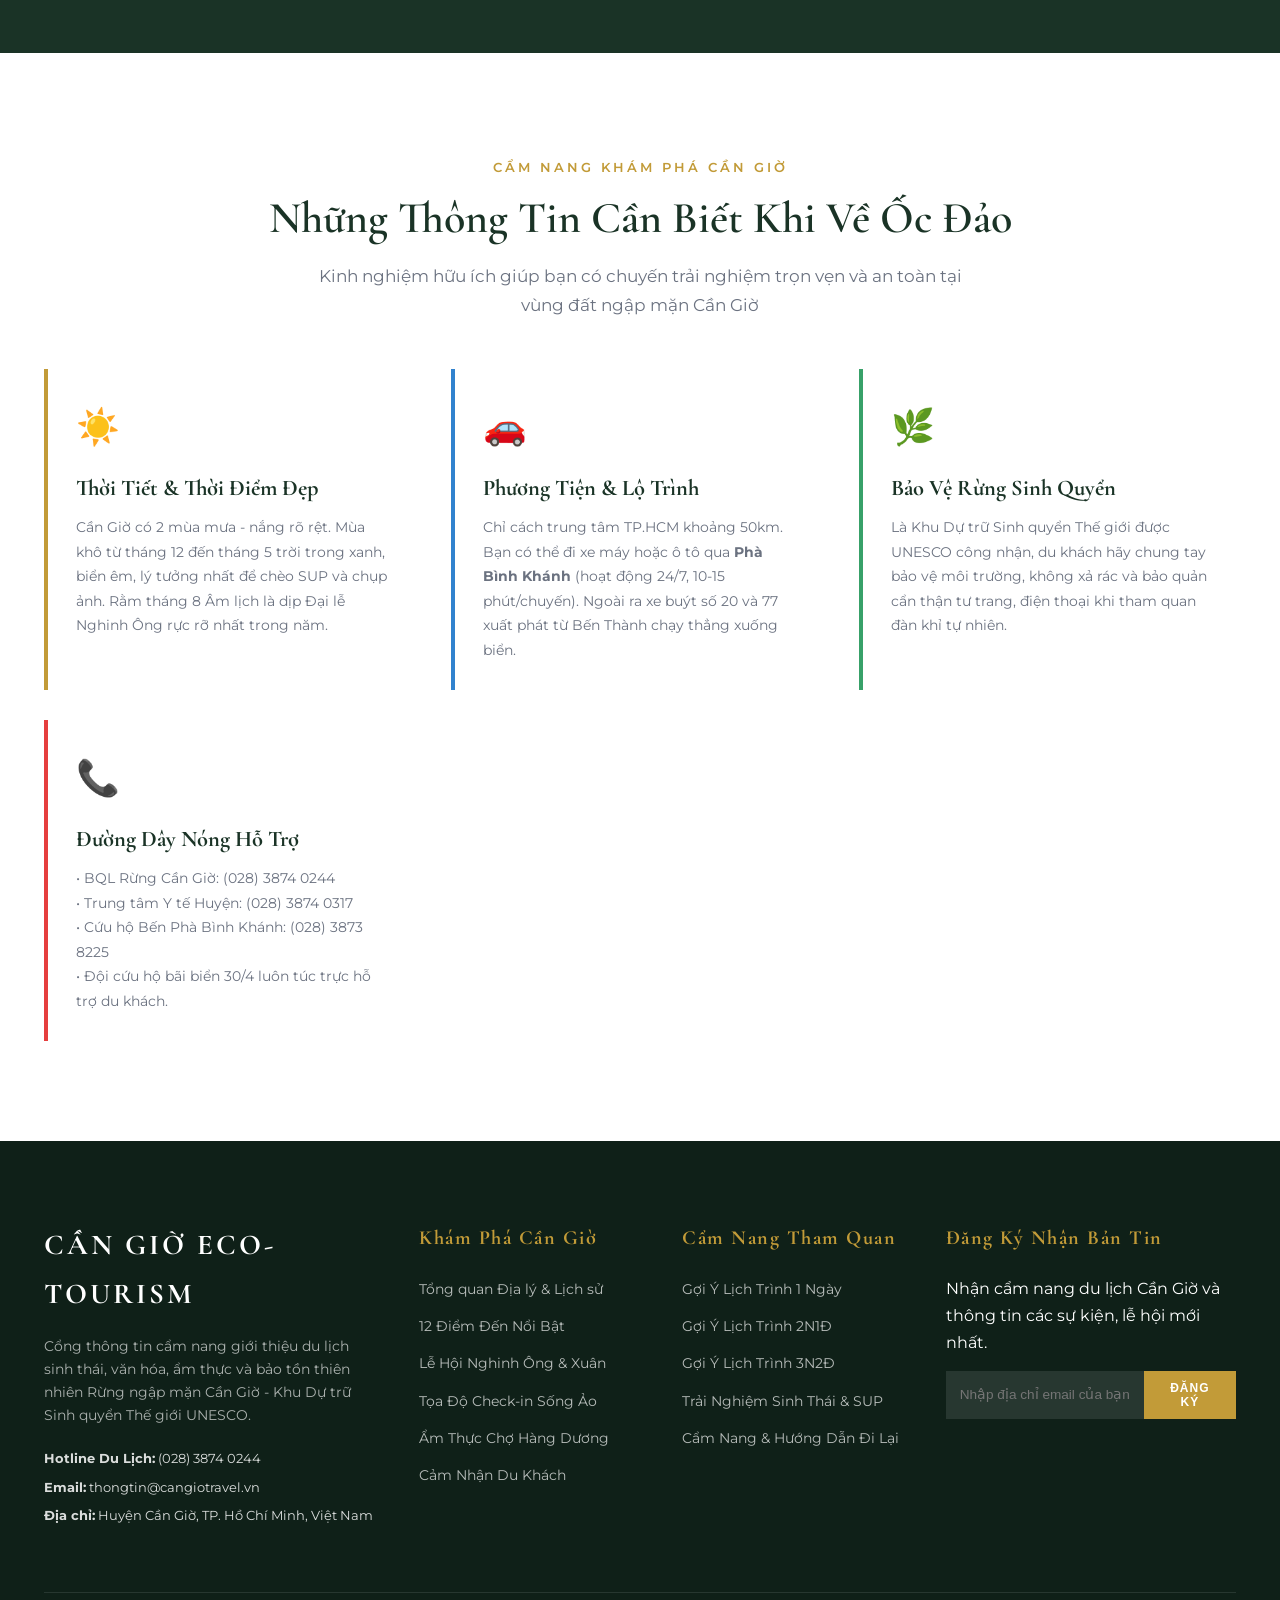
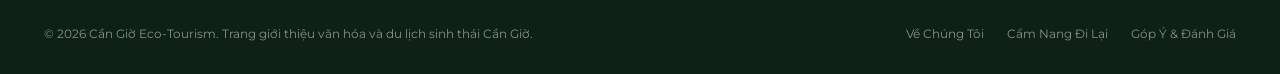
==== commit 4eb259a3: "Chuyen website sang gioi thieu du lich sinh thai Can Gio, bo toan bo yeu cau thiet ke tour va dat to" ====
--- a/index.html
+++ b/index.html
@@ -34,7 +34,6 @@
                     <li><a href="amthuc.html">Ẩm Thực</a></li>
                     <li><a href="lichtrinh.html">Lịch Trình</a></li>
                     <li><a href="camnhan.html">Cảm Nhận</a></li>
-                    <li><a href="#contact" class="btn-nav-cta">Thiết Kế Chuyến Đi</a></li>
                 </ul>
             </nav>
 
@@ -69,43 +68,11 @@
             <span class="hero-eyebrow">KHU DỰ TRỮ SINH QUYỂN THẾ GIỚI </span>
             <h1 class="hero-title">Hành Trình Chạm Vào <br><em>Linh Hồn Rừng Ngập Mặn</em></h1>
             <p class="hero-description">
-                Được thiết kế tinh tế theo phong cách cá nhân hóa. Tận hưởng vẻ đẹp nguyên sơ, hệ sinh thái kỳ vĩ và ẩm thực hải sản trứ danh của ốc đảo xanh Cần Giờ.
+                Khám phá lá phổi xanh của Thành phố mang tên Bác với hệ sinh thái rừng ngập mặn UNESCO, bờ biển lộng gió, di tích lịch sử Rừng Sác hào hùng và ẩm thực hải sản trứ danh phương Nam.
             </p>
             <div class="hero-actions">
-                <a href="#itineraries" class="btn btn-primary">Khám Phá Tour Thiết Kế</a>
-                <a href="#experiences" class="btn btn-outline">Xem Các Trải Nghiệm</a>
-            </div>
-        </div>
-
-        <!-- Quick Trip Planning Bar giống Jacada -->
-        <div class="hero-planner-card">
-            <div class="planner-col">
-                <label>Sở Thích Du Lịch</label>
-                <select id="travelStyle">
-                    <option value="eco">Sinh Thái &amp; Thiên Nhiên</option>
-                    <option value="luxury">Nghỉ Dưỡng &amp; Ẩm Thực</option>
-                    <option value="adventure">Chèo SUP &amp; Khám Phá Rừng</option>
-                    <option value="family">Chuyến Đi Gia Đình Cuối Tuần</option>
-                </select>
-            </div>
-            <div class="planner-col">
-                <label>Thời Lượng</label>
-                <select id="duration">
-                    <option value="1day">Trong Ngày (1 Ngày)</option>
-                    <option value="2day">2 Ngày 1 Đêm (Cuối Tuần)</option>
-                    <option value="3day">3 Ngày 2 Đêm (Trọn Vẹn)</option>
-                </select>
-            </div>
-            <div class="planner-col">
-                <label>Số Lượng Khách</label>
-                <select id="groupSize">
-                    <option value="private">Cá Nhân / Cặp Đôi (1-2 người)</option>
-                    <option value="family">Gia Đình (3-6 người)</option>
-                    <option value="group">Nhóm Riêng (7+ người)</option>
-                </select>
-            </div>
-            <div class="planner-col planner-action">
-                <a href="#contact" class="btn btn-gold">Tư Vấn Tour Riêng</a>
+                <a href="diadiem.html" class="btn btn-primary">Khám Phá 12 Tọa Độ</a>
+                <a href="gioithieu.html" class="btn btn-outline">Tìm Hiểu Về Cần Giờ</a>
             </div>
         </div>
     </section>
@@ -121,7 +88,7 @@
                         Chỉ cách trung tâm TP.HCM chưa đầy 50km, Cần Giờ là huyện đảo duy nhất giáp biển của thành phố, sở hữu hệ sinh thái rừng ngập mặn phong phú bậc nhất Đông Nam Á.
                     </p>
                     <p>
-                        Từ những luồn lạch quanh co phủ kín rễ đước nghìn năm, những đàn chim rợp bóng lúc hoàng hôn tại Vàm Sát, đến hương vị hải sản tươi nguyên từ chợ Hàng Dương – mỗi khoảnh khắc đều được Cần Giờ Bespoke chắt lọc thành hành trình nghỉ dưỡng đáng nhớ.
+                        Từ những luồn lạch quanh co phủ kín rễ đước nghìn năm, những đàn chim rợp bóng lúc hoàng hôn tại Vàm Sát, đến hương vị hải sản tươi nguyên từ chợ Hàng Dương – tất cả tạo nên một Cần Giờ nguyên sơ và thanh bình.
                     </p>
                     <div class="editorial-stats">
                         <div class="stat-item">
@@ -169,7 +136,7 @@
                     <div class="card-content">
                         <h3 class="card-title">Khu Du Lịch Sinh Thái Vàm Sát</h3>
                         <p class="card-desc">Tháp Tang Bồng ngắm toàn cảnh rừng xanh, Đầm Dơi hoang dã và trảng chim tự nhiên quy tụ hàng ngàn cánh chim mùa di cư.</p>
-                        <a href="#contact" class="card-link">Tìm hiểu thêm &rarr;</a>
+                        <a href="diadiem.html" class="card-link">Khám phá chi tiết &rarr;</a>
                     </div>
                 </article>
 
@@ -184,7 +151,7 @@
                     <div class="card-content">
                         <h3 class="card-title">Chiến Khu Rừng Sác &amp; Đảo Khỉ</h3>
                         <p class="card-desc">Căn cứ kháng chiến anh dũng của Trung đoàn 10 Đặc công Rừng Sác hào hùng, kết hợp thăm quần thể linh trưởng tự nhiên.</p>
-                        <a href="#contact" class="card-link">Tìm hiểu thêm &rarr;</a>
+                        <a href="diadiem.html" class="card-link">Khám phá chi tiết &rarr;</a>
                     </div>
                 </article>
 
@@ -199,7 +166,7 @@
                     <div class="card-content">
                         <h3 class="card-title">Chợ Hải Sản Hàng Dương</h3>
                         <p class="card-desc">Thiên đường ẩm thực biển với cua ghẹ tươi rói, tôm tít, ốc hương chế biến tại chỗ đậm đà hương vị biển miền Nam.</p>
-                        <a href="#contact" class="card-link">Tìm hiểu thêm &rarr;</a>
+                        <a href="amthuc.html" class="card-link">Khám phá ẩm thực &rarr;</a>
                     </div>
                 </article>
 
@@ -214,20 +181,20 @@
                     <div class="card-content">
                         <h3 class="card-title">Bãi Biển 30/4 &amp; Cầu Nam Hải</h3>
                         <p class="card-desc">Bãi cát sẫm phù sa đặc trưng, con đường dẫn ra biển ngắm hoàng hôn buông lơi trên vịnh Đồng Tranh thơ mộng.</p>
-                        <a href="#contact" class="card-link">Tìm hiểu thêm &rarr;</a>
+                        <a href="diadiem.html" class="card-link">Khám phá chi tiết &rarr;</a>
                     </div>
                 </article>
             </div>
         </div>
     </section>
 
-    <!-- Trải nghiệm đặc sắc (Bespoke Experiences) -->
+    <!-- Trải nghiệm đặc sắc (Experiences) -->
     <section class="section-spacing experiences-section" id="experiences">
         <div class="container">
             <div class="section-header text-center">
-                <span class="section-tag">TRẢI NGHIỆM ĐỘC BẢN</span>
+                <span class="section-tag">TRẢI NGHIỆM ĐẶC SẮC</span>
                 <h2 class="section-heading">Khoảnh Khắc Chỉ Có Tại Cần Giờ</h2>
-                <p class="section-subheading">Được may đo kỹ lưỡng cho những ai tìm kiếm sự tĩnh tại và kết nối sâu sắc với tự nhiên</p>
+                <p class="section-subheading">Những hoạt động thiên nhiên nguyên sơ và trải nghiệm sinh thái thanh bình không thể bỏ lỡ</p>
             </div>
 
             <div class="experiences-mosaic">
@@ -235,7 +202,7 @@
                     <div class="image-placeholder mosaic-img">
                         <img src="Images/cheo-sup.jpg" alt="Chèo SUP &amp; Thuyền Kayak Giữa Lạch Rừng Đước" style="object-position: center 82%;">
                         <div class="mosaic-overlay">
-                            <span class="exp-category">Hoạt Động Nổi Bật</span>
+                            <span class="exp-category">Hoạt Động Sinh Thái</span>
                             <h3>Chèo SUP &amp; Thuyền Kayak Giữa Lạch Rừng Đước</h3>
                             <p>Luồn lách qua những con rạch tĩnh mịch, lắng nghe tiếng chim hót và hít thở không khí căng tràn ion âm.</p>
                         </div>
@@ -244,22 +211,22 @@
 
                 <div class="mosaic-item">
                     <div class="image-placeholder mosaic-img">
-                        <img src="Images/hoang-hon.jpg" alt="Bữa Tối Hoàng Hôn Trên Du Thuyền Tư Nhân">
+                        <img src="Images/hoang-hon.jpg" alt="Ngắm Hoàng Hôn Trên Cầu Nam Hải &amp; Bờ Biển 30/4">
                         <div class="mosaic-overlay">
-                            <span class="exp-category">Nghỉ Dưỡng Cao Cấp</span>
-                            <h3>Bữa Tối Hoàng Hôn Trên Du Thuyền Tư Nhân</h3>
-                            <p>Thưởng thức hải sản chọn lọc cùng rượu vang khi ráng chiều nhuộm đỏ vịnh Cần Giờ.</p>
+                            <span class="exp-category">Cảnh Sắc Thiên Nhiên</span>
+                            <h3>Ngắm Hoàng Hôn Trên Cầu Nam Hải &amp; Biển 30/4</h3>
+                            <p>Chiêm ngưỡng ráng chiều nhuộm đỏ rực bờ vịnh Cần Giờ và đón làn gió biển trong lành.</p>
                         </div>
                     </div>
                 </div>
 
                 <div class="mosaic-item">
                     <div class="image-placeholder mosaic-img">
-                        <img src="Images/lam-muoi.jpg" alt="Trải Nghiệm Nghề Làm Muối &amp; Làng Chài Thiềng Liềng">
+                        <img src="Images/lam-muoi.jpg" alt="Nghề Làm Muối Truyền Thống &amp; Ấp Đảo Thiềng Liềng">
                         <div class="mosaic-overlay">
                             <span class="exp-category">Văn Hóa Bản Địa</span>
-                            <h3>Trải Nghiệm Nghề Làm Muối &amp; Làng Chài Thiềng Liềng</h3>
-                            <p>Khám phá ấp đảo bình yên nằm biệt lập, nơi lưu giữ nếp sống mộc mạc nguyên sơ.</p>
+                            <h3>Nghề Làm Muối Truyền Thống &amp; Ấp Đảo Thiềng Liềng</h3>
+                            <p>Khám phá ấp đảo bình yên nằm biệt lập, nơi lưu giữ nếp sống mộc mạc và những ruộng muối trắng ngút ngàn.</p>
                         </div>
                     </div>
                 </div>
@@ -316,13 +283,13 @@
         </div>
     </section>
 
-    <!-- Lịch trình mẫu thiết kế riêng (Curated Itineraries) -->
+    <!-- Gợi ý lịch trình tham quan tự túc -->
     <section class="section-spacing itineraries-section" id="itineraries">
         <div class="container">
             <div class="section-header text-center">
-                <span class="section-tag">LỊCH TRÌNH THIẾT KẾ RIÊNG</span>
-                <h2 class="section-heading">Các Hành Trình Gợi Ý</h2>
-                <p class="section-subheading">Mỗi hành trình đều có thể tinh chỉnh linh hoạt theo quỹ thời gian và sở thích của bạn</p>
+                <span class="section-tag">GỢI Ý LỊCH TRÌNH KHÁM PHÁ</span>
+                <h2 class="section-heading">Kế Hoạch Khám Phá Tiêu Biểu</h2>
+                <p class="section-subheading">Tham khảo các lộ trình chi tiết giúp bạn dễ dàng lên kế hoạch tham quan tự túc</p>
             </div>
 
             <!-- Tab Buttons -->
@@ -337,34 +304,34 @@
                 <div class="itinerary-box">
                     <div class="itinerary-media">
                         <div class="image-placeholder itin-img">
-                            <span class="itin-badge">1 Ngày / Khởi hành hằng ngày</span>
+                            <span class="itin-badge">1 Ngày / Đi về trong ngày</span>
                             <img src="Images/1-ngay.jpg" alt="1 Ngày: Thoát Ly Phố Thị">
                         </div>
                     </div>
                     <div class="itinerary-details">
                         <div class="itin-header">
                             <h3>Eco Escape: Thức Tỉnh Năng Lượng Rừng Sác</h3>
-                            <span class="itin-price">Chuyến đi riêng tư</span>
+                            <span class="itin-price">Lịch Trình 1 Ngày</span>
                         </div>
                         <ul class="itinerary-timeline">
                             <li>
-                                <strong>07:30 - 09:00:</strong> Đón khách bằng xe cao cấp từ trung tâm Sài Gòn qua phà Bình Khánh.
-                            </li>
-                            <li>
-                                <strong>09:30 - 12:00:</strong> Đi ca-nô len lỏi vào rừng ngập mặn Vàm Sát, chèo thuyền nan ngắm Đầm Dơi.
-                            </li>
-                            <li>
-                                <strong>12:30 - 14:00:</strong> Tiệc trưa hải sản tươi sống phong vị bản địa tại nhà hàng ven sông.
-                            </li>
-                            <li>
-                                <strong>14:30 - 16:30:</strong> Dạo bước trên cầu Nam Hải ngắm biển 30/4, thưởng thức dừa nước Cần Giờ mát lạnh.
-                            </li>
-                            <li>
-                                <strong>17:00:</strong> Xe đưa đoàn về lại trung tâm thành phố.
+                                <strong>07:30 - 09:00:</strong> Khởi hành từ trung tâm Sài Gòn, qua phà Bình Khánh ngắm cảnh sông Soài Rạp và chạy dọc cung đường Rừng Sác.
+                            </li>
+                            <li>
+                                <strong>09:30 - 12:00:</strong> Len lỏi vào rừng ngập mặn Vàm Sát, chèo thuyền nan ngắm Đầm Dơi hoang dã và tháp Tang Bồng.
+                            </li>
+                            <li>
+                                <strong>12:30 - 14:00:</strong> Thưởng thức hải sản tươi sống và cơm vắt lá buông tại chợ hải sản Hàng Dương hoặc quán ven sông.
+                            </li>
+                            <li>
+                                <strong>14:30 - 16:30:</strong> Dạo bước trên cầu Nam Hải ngắm biển 30/4, check-in rặng phi lao và thưởng thức dừa nước Cần Giờ mát lạnh.
+                            </li>
+                            <li>
+                                <strong>17:00:</strong> Di chuyển về lại trung tâm TP.HCM, kết thúc một ngày thư giãn trọn vẹn.
                             </li>
                         </ul>
                         <div class="itin-actions">
-                            <a href="#contact" class="btn btn-primary">Yêu Cầu Tùy Biến Lịch Trình Này</a>
+                            <a href="lichtrinh.html" class="btn btn-primary">Xem Chi Tiết Lịch Trình &rarr;</a>
                         </div>
                     </div>
                 </div>
@@ -382,18 +349,18 @@
                     <div class="itinerary-details">
                         <div class="itin-header">
                             <h3>Coastal &amp; Wellness: Chữa Lành Nơi Ốc Đảo</h3>
-                            <span class="itin-price">Nghỉ dưỡng &amp; Thiên nhiên</span>
+                            <span class="itin-price">Lịch Trình 2N1Đ</span>
                         </div>
                         <ul class="itinerary-timeline">
                             <li>
-                                <strong>Ngày 1:</strong> Khởi hành đến resort ven rừng ngập mặn, thiền trà, chèo SUP hoàng hôn &amp; tiệc BBQ hải sản tối.
+                                <strong>Ngày 1:</strong> Đến Cần Giờ, nghỉ tại resort/homestay ven rừng ngập mặn, trải nghiệm chèo SUP ngắm hoàng hôn lạch rừng đước &amp; tiệc nướng hải sản tối.
                             </li>
                             <li>
                                 <strong>Ngày 2:</strong> Đón bình minh biển Cần Giờ, đi thuyền gỗ ra ấp đảo Thiềng Liềng, thưởng thức đờn ca tài tử và thư giãn với ngâm chân thảo dược muối Cần Giờ.
                             </li>
                         </ul>
                         <div class="itin-actions">
-                            <a href="#contact" class="btn btn-primary">Yêu Cầu Tùy Biến Lịch Trình Này</a>
+                            <a href="lichtrinh.html" class="btn btn-primary">Xem Chi Tiết Lịch Trình &rarr;</a>
                         </div>
                     </div>
                 </div>
@@ -411,21 +378,21 @@
                     <div class="itinerary-details">
                         <div class="itin-header">
                             <h3>Deep Mangrove Expedition: Thám Hiểm Rừng Sâu</h3>
-                            <span class="itin-price">Dành cho người yêu sinh thái</span>
+                            <span class="itin-price">Lịch Trình 3N2Đ</span>
                         </div>
                         <ul class="itinerary-timeline">
                             <li>
-                                <strong>Ngày 1:</strong> Khám phá sâu vùng lõi sinh quyển, quan sát động vật hoang dã cùng chuyên gia bảo tồn.
-                            </li>
-                            <li>
-                                <strong>Ngày 2:</strong> Trải nghiệm một ngày làm ngư dân: giăng lưới bắt cua, cào nghêu bãi bồi Long Hòa.
-                            </li>
-                            <li>
-                                <strong>Ngày 3:</strong> Tìm hiểu văn hóa di tích khảo cổ Giồng Phệt - Giồng Cá Vồ và mua sắm đặc sản yến sào Cần Giờ.
+                                <strong>Ngày 1:</strong> Khám phá sâu vùng lõi sinh quyển, quan sát động vật hoang dã và tìm hiểu hệ sinh thái rừng ngập mặn Cần Giờ.
+                            </li>
+                            <li>
+                                <strong>Ngày 2:</strong> Trải nghiệm một ngày làm diêm dân và ngư dân: giăng lưới bắt cá bống thòi lòi, cào nghêu bãi bồi Long Hòa.
+                            </li>
+                            <li>
+                                <strong>Ngày 3:</strong> Tìm hiểu di tích khảo cổ Giồng Phệt - Giồng Cá Vồ, viếng Lăng Ông Thủy Tướng và mua sắm đặc sản yến sào Cần Giờ.
                             </li>
                         </ul>
                         <div class="itin-actions">
-                            <a href="#contact" class="btn btn-primary">Yêu Cầu Tùy Biến Lịch Trình Này</a>
+                            <a href="lichtrinh.html" class="btn btn-primary">Xem Chi Tiết Lịch Trình &rarr;</a>
                         </div>
                     </div>
                 </div>
@@ -449,78 +416,68 @@
         </div>
     </section>
 
-    <!-- Form tư vấn may đo chuyến đi (Enquiry Form) -->
-    <section class="section-spacing contact-section" id="contact">
-        <div class="container">
-            <div class="contact-card">
-                <div class="contact-header text-center">
-                    <span class="section-tag">LIÊN HỆ THIẾT KẾ TOUR</span>
-                    <h2 class="section-heading">Bắt Đầu Chuyến Đi Của Riêng Bạn</h2>
-                    <p>Hãy chia sẻ với chúng tôi về kỳ nghỉ mơ ước của bạn tại Cần Giờ, chuyên viên lữ hành sẽ liên hệ tư vấn trong 24 giờ.</p>
-                </div>
-
-                <form class="booking-form" id="bookingForm">
-                    <div class="form-row">
-                        <div class="form-group">
-                            <label for="fullName">Họ và tên *</label>
-                            <input type="text" id="fullName" placeholder="Ví dụ: Nguyễn Văn A" required>
-                        </div>
-                        <div class="form-group">
-                            <label for="email">Địa chỉ Email *</label>
-                            <input type="email" id="email" placeholder="email@domain.com" required>
-                        </div>
-                    </div>
-
-                    <div class="form-row">
-                        <div class="form-group">
-                            <label for="phone">Số điện thoại *</label>
-                            <input type="tel" id="phone" placeholder="0901 234 567" required>
-                        </div>
-                        <div class="form-group">
-                            <label for="travelDate">Thời gian dự kiến</label>
-                            <input type="date" id="travelDate">
-                        </div>
-                    </div>
-
-                    <div class="form-row">
-                        <div class="form-group">
-                            <label for="tourInterest">Phong cách quan tâm</label>
-                            <select id="tourInterest">
-                                <option>Tour Sinh thái &amp; Chèo SUP Vàm Sát</option>
-                                <option>Nghỉ dưỡng cuối tuần &amp; Hải sản chợ Hàng Dương</option>
-                                <option>Khám phá văn hóa đảo Thiềng Liềng</option>
-                                <option>Thiết kế tour riêng theo yêu cầu</option>
-                            </select>
-                        </div>
-                        <div class="form-group">
-                            <label for="guests">Số lượng người</label>
-                            <input type="number" id="guests" min="1" max="50" value="2">
-                        </div>
-                    </div>
-
-                    <div class="form-group">
-                        <label for="message">Ghi chú hoặc mong muốn đặc biệt</label>
-                        <textarea id="message" rows="4" placeholder="Bạn có yêu cầu riêng về chế độ ăn uống, địa điểm đón, dịch vụ chụp ảnh hay sở thích nào khác không?"></textarea>
-                    </div>
-
-                    <div class="form-submit text-center">
-                        <button type="submit" class="btn btn-primary btn-submit">Gửi Yêu Cầu Tư Vấn</button>
-                    </div>
-                </form>
-            </div>
-        </div>
-    </section>
-
-    <!-- Footer thanh lịch chuẩn Jacada Travel -->
+    <!-- Cẩm nang & Thông tin giới thiệu du lịch Cần Giờ -->
+    <section class="section-spacing guide-section" id="camnang" style="background-color: #FFFFFF;">
+        <div class="container">
+            <div class="section-header text-center">
+                <span class="section-tag">CẨM NANG KHÁM PHÁ CẦN GIỜ</span>
+                <h2 class="section-heading">Những Thông Tin Cần Biết Khi Về Ốc Đảo</h2>
+                <p class="section-subheading">Kinh nghiệm hữu ích giúp bạn có chuyến trải nghiệm trọn vẹn và an toàn tại vùng đất ngập mặn Cần Giờ</p>
+            </div>
+
+            <div class="cards-grid destinations-full-grid" style="grid-template-columns: repeat(auto-fit, minmax(280px, 1fr)) !important;">
+                <!-- Card 1: Thời tiết -->
+                <div class="stat-card" style="display:block; padding: 28px; border-left: 4px solid var(--accent-gold);">
+                    <div style="font-size: 2.2rem; margin-bottom: 12px;">☀️</div>
+                    <h3 style="font-family: var(--font-heading); font-size: 1.4rem; color: var(--primary-color); margin-bottom: 8px;">Thời Tiết &amp; Thời Điểm Đẹp</h3>
+                    <p style="font-size: 0.9rem; color: var(--text-muted); line-height: 1.7;">
+                        Cần Giờ có 2 mùa mưa - nắng rõ rệt. Mùa khô từ tháng 12 đến tháng 5 trời trong xanh, biển êm, lý tưởng nhất để chèo SUP và chụp ảnh. Rằm tháng 8 Âm lịch là dịp Đại lễ Nghinh Ông rực rỡ nhất trong năm.
+                    </p>
+                </div>
+
+                <!-- Card 2: Di chuyển -->
+                <div class="stat-card" style="display:block; padding: 28px; border-left: 4px solid #3182CE;">
+                    <div style="font-size: 2.2rem; margin-bottom: 12px;">🚗</div>
+                    <h3 style="font-family: var(--font-heading); font-size: 1.4rem; color: var(--primary-color); margin-bottom: 8px;">Phương Tiện &amp; Lộ Trình</h3>
+                    <p style="font-size: 0.9rem; color: var(--text-muted); line-height: 1.7;">
+                        Chỉ cách trung tâm TP.HCM khoảng 50km. Bạn có thể đi xe máy hoặc ô tô qua <strong>Phà Bình Khánh</strong> (hoạt động 24/7, 10-15 phút/chuyến). Ngoài ra xe buýt số 20 và 77 xuất phát từ Bến Thành chạy thẳng xuống biển.
+                    </p>
+                </div>
+
+                <!-- Card 3: Bảo tồn rừng -->
+                <div class="stat-card" style="display:block; padding: 28px; border-left: 4px solid #38A169;">
+                    <div style="font-size: 2.2rem; margin-bottom: 12px;">🌿</div>
+                    <h3 style="font-family: var(--font-heading); font-size: 1.4rem; color: var(--primary-color); margin-bottom: 8px;">Bảo Vệ Rừng Sinh Quyển</h3>
+                    <p style="font-size: 0.9rem; color: var(--text-muted); line-height: 1.7;">
+                        Là Khu Dự trữ Sinh quyển Thế giới được UNESCO công nhận, du khách hãy chung tay bảo vệ môi trường, không xả rác và bảo quản cẩn thận tư trang, điện thoại khi tham quan đàn khỉ tự nhiên.
+                    </p>
+                </div>
+
+                <!-- Card 4: Hỗ trợ khẩn cấp -->
+                <div class="stat-card" style="display:block; padding: 28px; border-left: 4px solid #E53E3E;">
+                    <div style="font-size: 2.2rem; margin-bottom: 12px;">📞</div>
+                    <h3 style="font-family: var(--font-heading); font-size: 1.4rem; color: var(--primary-color); margin-bottom: 8px;">Đường Dây Nóng Hỗ Trợ</h3>
+                    <p style="font-size: 0.9rem; color: var(--text-muted); line-height: 1.7;">
+                        • BQL Rừng Cần Giờ: (028) 3874 0244<br>
+                        • Trung tâm Y tế Huyện: (028) 3874 0317<br>
+                        • Cứu hộ Bến Phà Bình Khánh: (028) 3873 8225<br>
+                        • Đội cứu hộ bãi biển 30/4 luôn túc trực hỗ trợ du khách.
+                    </p>
+                </div>
+            </div>
+        </div>
+    </section>
+
+    <!-- Footer giới thiệu du lịch Cần Giờ -->
     <footer class="site-footer">
         <div class="container">
             <div class="footer-grid">
                 <div class="footer-col footer-brand">
-                    <h3>CẦN GIỜ BESPOKE</h3>
-                    <p>Chuyên thiết kế các chuyến du lịch sinh thái, khám phá và nghỉ dưỡng cao cấp tại Huyện đảo Cần Giờ, Thành phố Hồ Chí Minh.</p>
+                    <h3>CẦN GIỜ ECO-TOURISM</h3>
+                    <p>Cổng thông tin cẩm nang giới thiệu du lịch sinh thái, văn hóa, ẩm thực và bảo tồn thiên nhiên Rừng ngập mặn Cần Giờ - Khu Dự trữ Sinh quyển Thế giới UNESCO.</p>
                     <div class="footer-contact-info">
-                        <p><strong>Hotline:</strong> 1900 xxxx / 0900 xxx xxx</p>
-                        <p><strong>Email:</strong> bespoke@cangiotravel.vn</p>
+                        <p><strong>Hotline Du Lịch:</strong> (028) 3874 0244</p>
+                        <p><strong>Email:</strong> thongtin@cangiotravel.vn</p>
                         <p><strong>Địa chỉ:</strong> Huyện Cần Giờ, TP. Hồ Chí Minh, Việt Nam</p>
                     </div>
                 </div>
@@ -538,19 +495,19 @@
                 </div>
 
                 <div class="footer-col">
-                    <h4>Hành Trình &amp; Dịch Vụ</h4>
+                    <h4>Cẩm Nang Tham Quan</h4>
                     <ul>
-                        <li><a href="lichtrinh.html">Tour 1 Ngày Eco Escape</a></li>
-                        <li><a href="lichtrinh.html">Tour 2N1Đ Coastal Wellness</a></li>
-                        <li><a href="lichtrinh.html">Tour 3N2Đ Mangrove Expedition</a></li>
-                        <li><a href="index.html#experiences">Chèo SUP Rừng Đước</a></li>
-                        <li><a href="index.html#contact">Tư Vấn Tour Theo Yêu Cầu</a></li>
+                        <li><a href="lichtrinh.html">Gợi Ý Lịch Trình 1 Ngày</a></li>
+                        <li><a href="lichtrinh.html">Gợi Ý Lịch Trình 2N1Đ</a></li>
+                        <li><a href="lichtrinh.html">Gợi Ý Lịch Trình 3N2Đ</a></li>
+                        <li><a href="index.html#experiences">Trải Nghiệm Sinh Thái &amp; SUP</a></li>
+                        <li><a href="index.html#camnang">Cẩm Nang &amp; Hướng Dẫn Đi Lại</a></li>
                     </ul>
                 </div>
 
                 <div class="footer-col">
                     <h4>Đăng Ký Nhận Bản Tin</h4>
-                    <p>Nhận cẩm nang du lịch Cần Giờ và các ưu đãi mùa sinh thái mới nhất.</p>
+                    <p>Nhận cẩm nang du lịch Cần Giờ và thông tin các sự kiện, lễ hội mới nhất.</p>
                     <form class="newsletter-form" id="newsletterForm">
                         <input type="email" placeholder="Nhập địa chỉ email của bạn..." required>
                         <button type="submit">Đăng Ký</button>
@@ -559,11 +516,11 @@
             </div>
 
             <div class="footer-bottom">
-                <p>&copy; 2026 Cần Giờ Bespoke Journeys. Bản quyền thuộc về đề tài Thực hành Thiết Kế Web.</p>
+                <p>&copy; 2026 Cần Giờ Eco-Tourism. Trang giới thiệu văn hóa và du lịch sinh thái Cần Giờ.</p>
                 <div class="footer-bottom-links">
-                    <a href="#">Chính Sách Bảo Mật</a>
-                    <a href="#">Điều Khoản Dịch Vụ</a>
-                    <a href="#">Sơ Đồ Trang</a>
+                    <a href="gioithieu.html">Về Chúng Tôi</a>
+                    <a href="index.html#camnang">Cẩm Nang Đi Lại</a>
+                    <a href="camnhan.html">Góp Ý &amp; Đánh Giá</a>
                 </div>
             </div>
         </div>
--- a/Styles/style.css
+++ b/Styles/style.css
@@ -466,7 +466,7 @@
    EDITORIAL SECTION
    ======================================================== */
 .editorial-section {
-    padding-top: 140px;
+    padding-top: 80px;
     padding-bottom: 80px;
 }
 
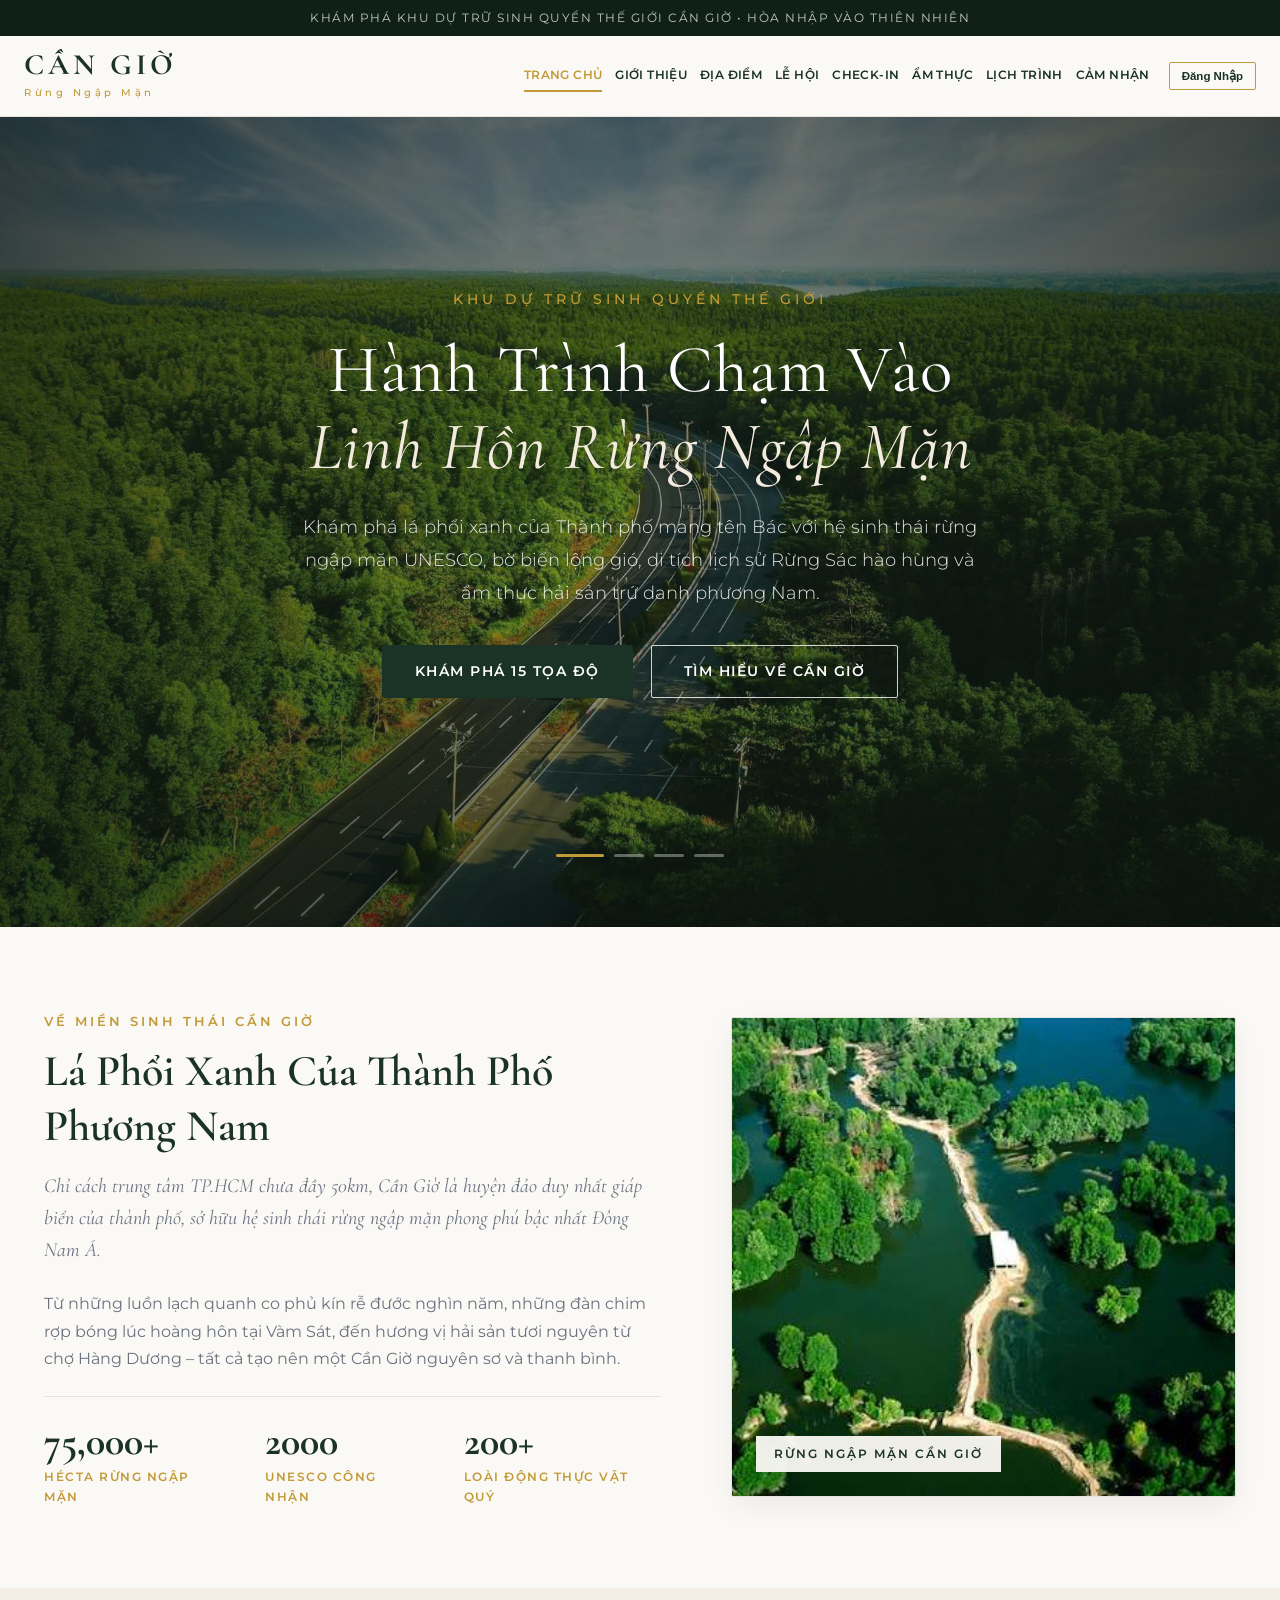
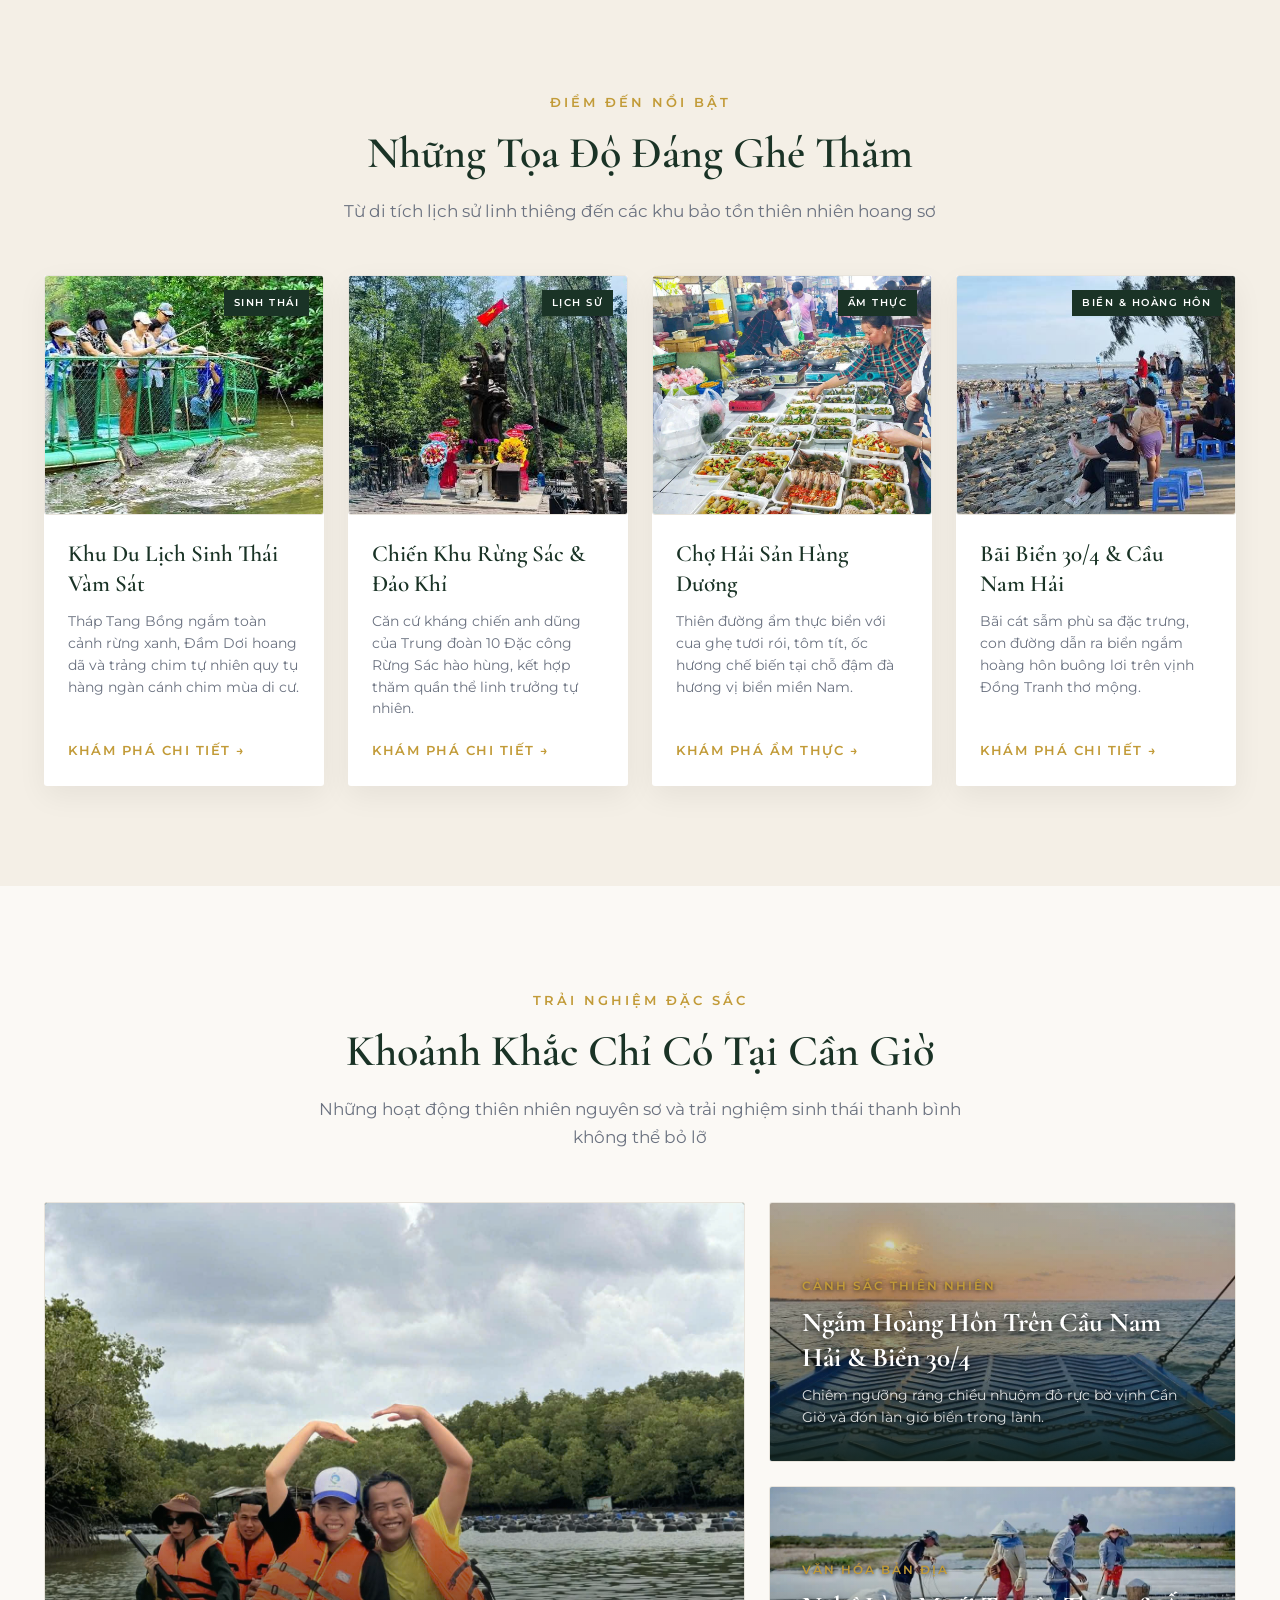
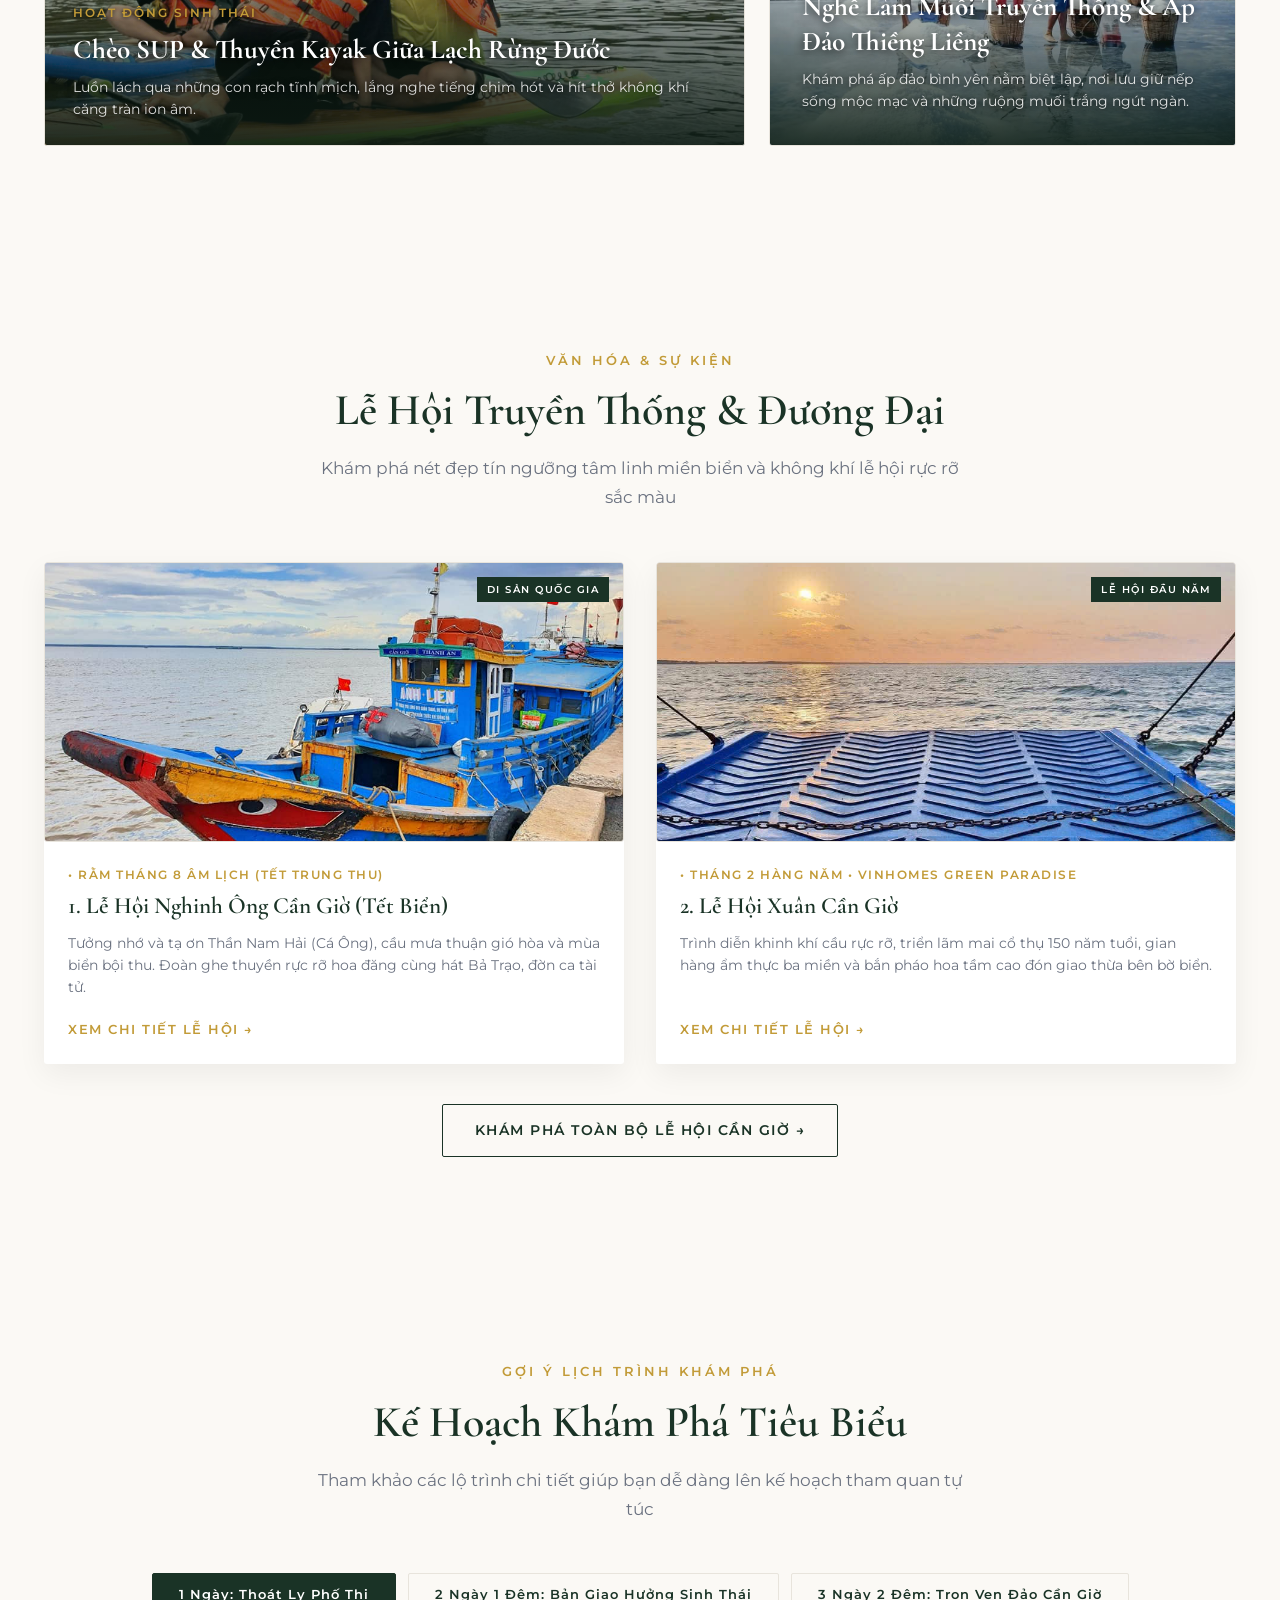
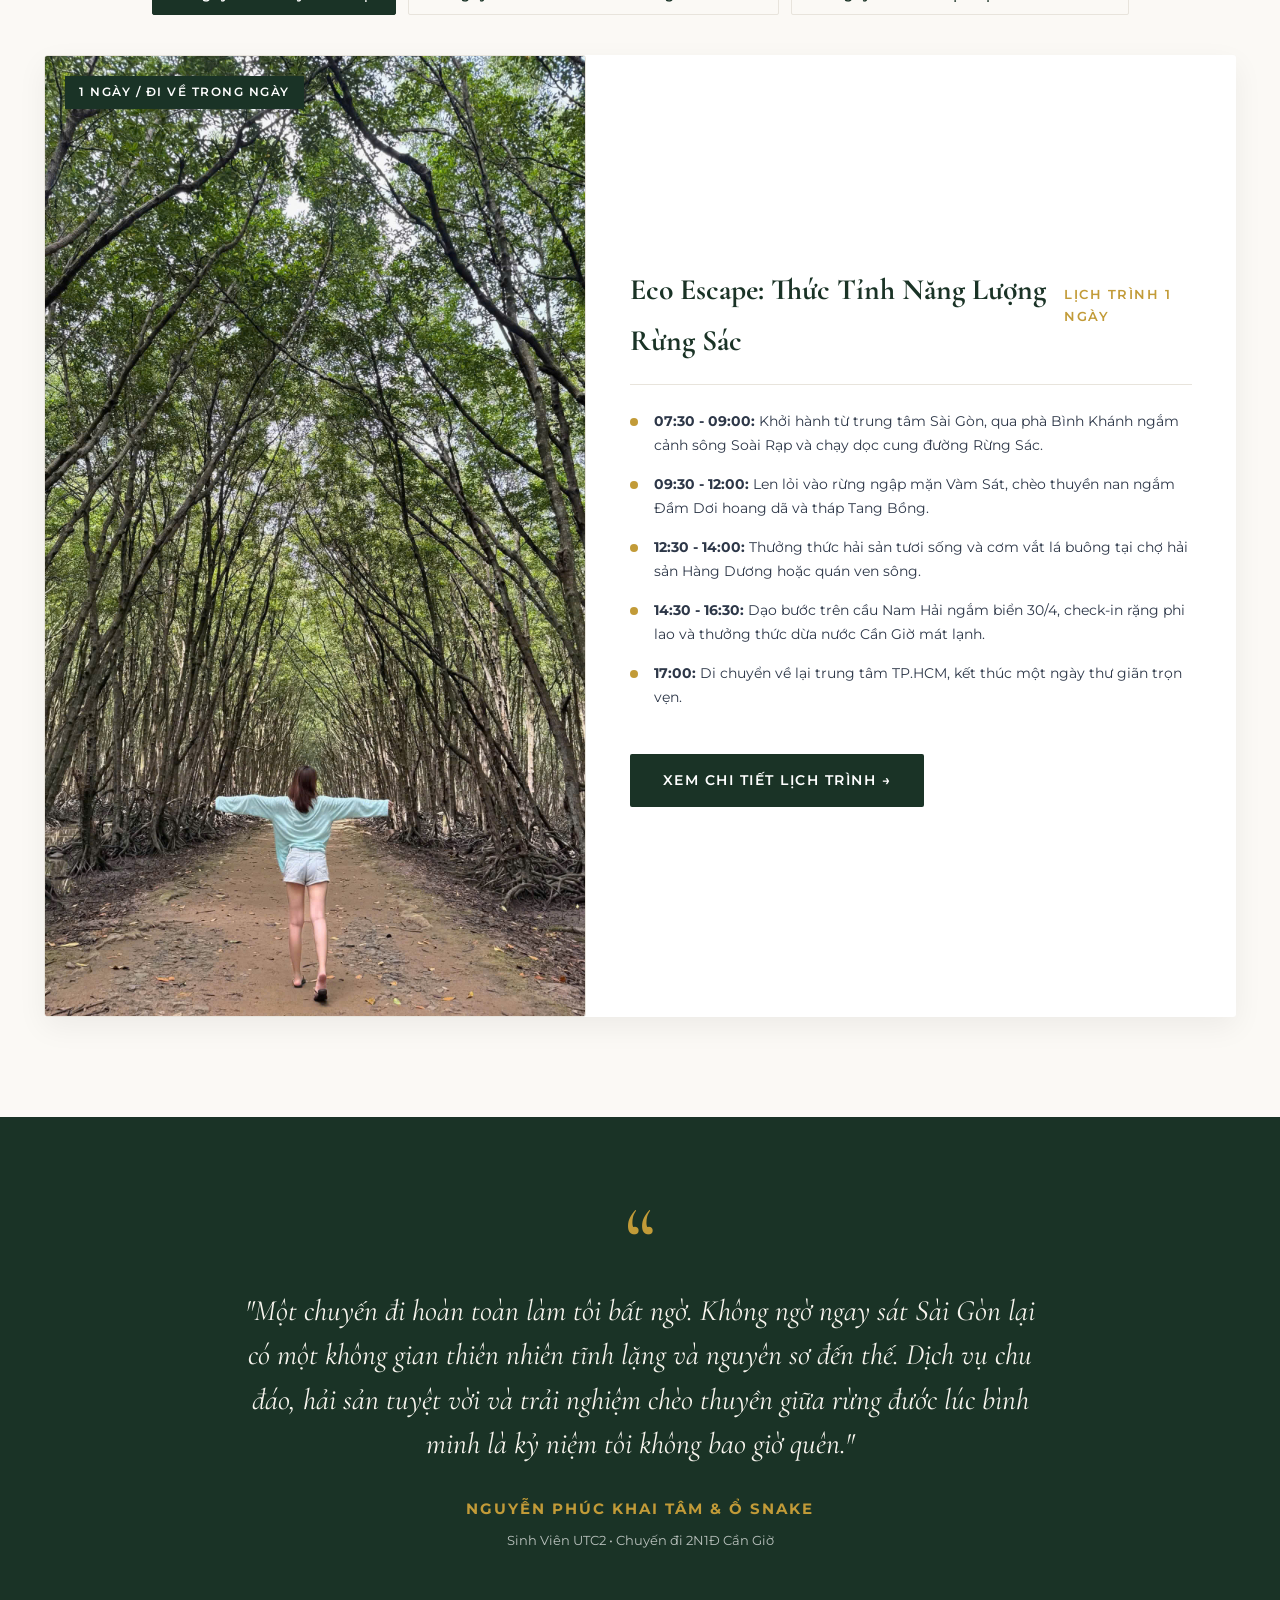
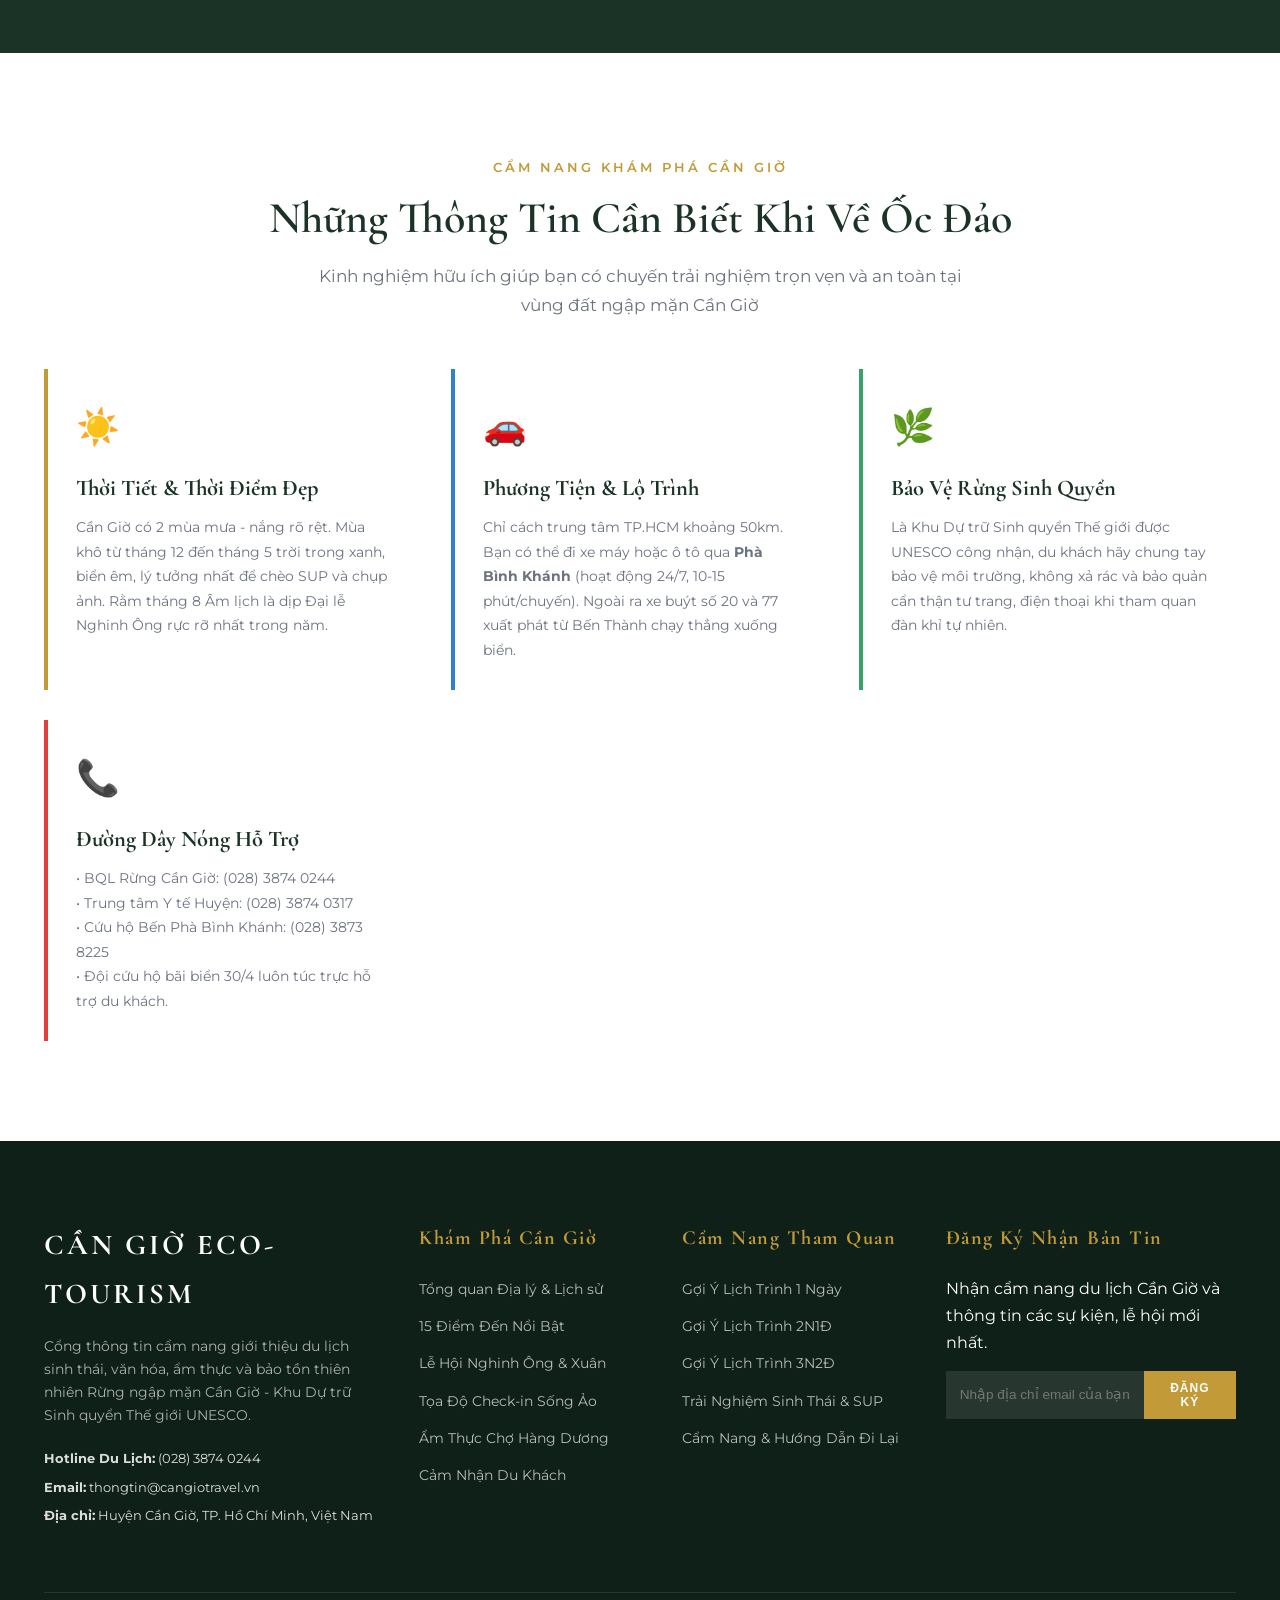
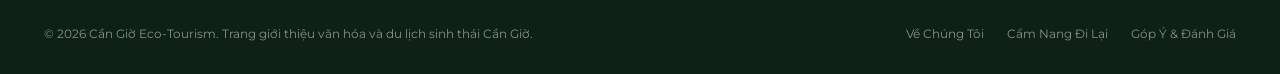
==== commit d5da7134: "Them 3 dia diem lich su: Dinh than Duong Van Hanh, Nghia trang liet si Rung Sac, Den tho Anh hung li" ====
--- a/index.html
+++ b/index.html
@@ -71,7 +71,7 @@
                 Khám phá lá phổi xanh của Thành phố mang tên Bác với hệ sinh thái rừng ngập mặn UNESCO, bờ biển lộng gió, di tích lịch sử Rừng Sác hào hùng và ẩm thực hải sản trứ danh phương Nam.
             </p>
             <div class="hero-actions">
-                <a href="diadiem.html" class="btn btn-primary">Khám Phá 12 Tọa Độ</a>
+                <a href="diadiem.html" class="btn btn-primary">Khám Phá 15 Tọa Độ</a>
                 <a href="gioithieu.html" class="btn btn-outline">Tìm Hiểu Về Cần Giờ</a>
             </div>
         </div>
@@ -486,7 +486,7 @@
                     <h4>Khám Phá Cần Giờ</h4>
                     <ul>
                         <li><a href="gioithieu.html">Tổng quan Địa lý &amp; Lịch sử</a></li>
-                        <li><a href="diadiem.html">12 Điểm Đến Nổi Bật</a></li>
+                        <li><a href="diadiem.html">15 Điểm Đến Nổi Bật</a></li>
                         <li><a href="lehoi.html">Lễ Hội Nghinh Ông &amp; Xuân</a></li>
                         <li><a href="checkin.html">Tọa Độ Check-in Sống Ảo</a></li>
                         <li><a href="amthuc.html">Ẩm Thực Chợ Hàng Dương</a></li>
